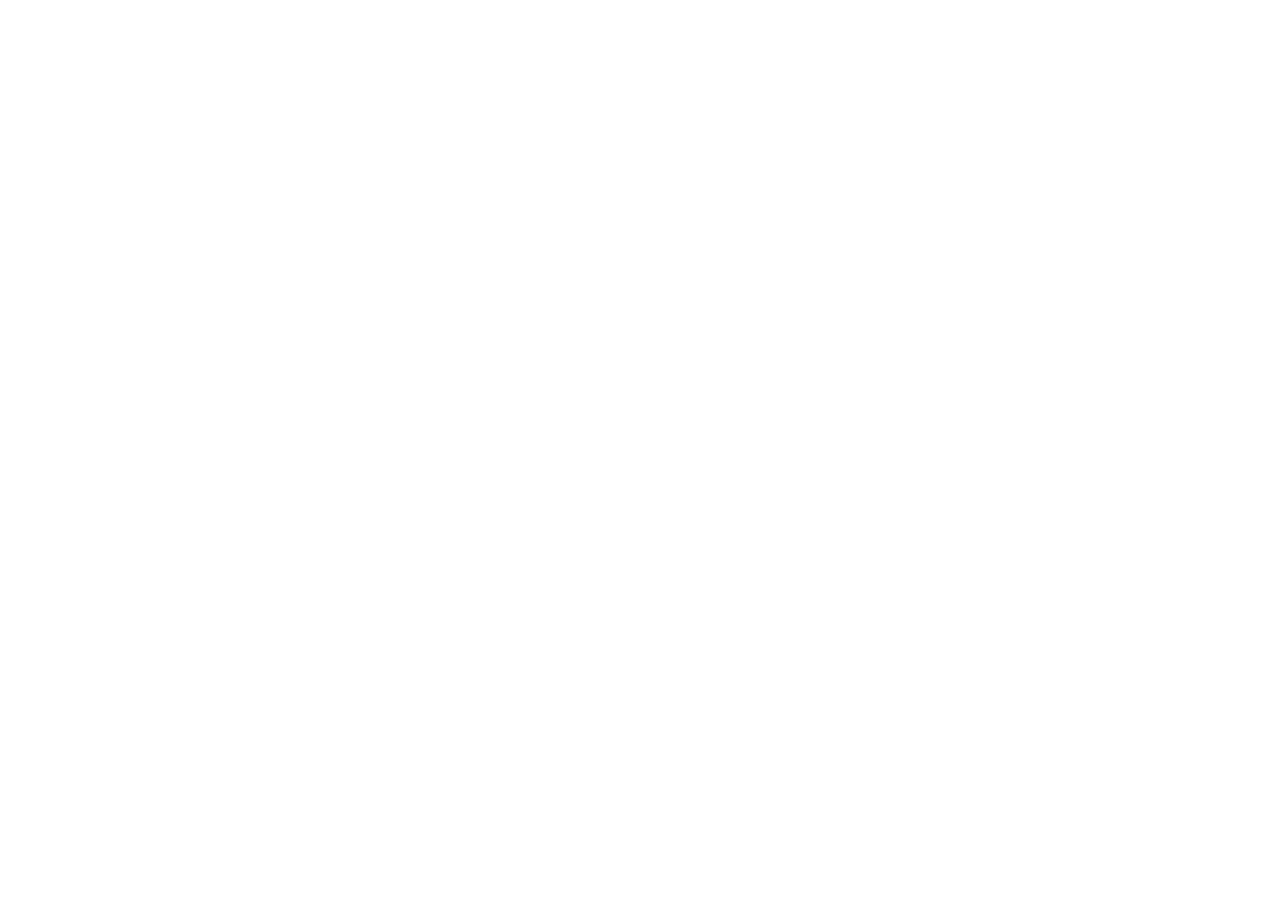
==== index.html @ 20badd78 "Подключение библиотек к проекту" ====
<!DOCTYPE html>
<html>
<head>
	<meta charset="utf-8" />
	<title>Заголовок</title>
	<meta http-equiv="X-UA-Compatible" content="IE=edge" />
	<meta name="viewport" content="width=device-width, initial-scale=1.0" />
	<!--<link rel="shortcut icon" href="favicon.png" />-->
	<link rel="stylesheet" href="libs/bootstrap/bootstrap-grid.min.css" />
	<link rel="stylesheet" href="libs/font-awesome/css/font-awesome.min.css" />
	<link rel="stylesheet" href="libs/linea/styles.css" />
	<link rel="stylesheet" href="libs/magnific-popup/magnific-popup.css" />
	<link rel="stylesheet" href="libs/animate/animate.min.css" />
	<link rel="stylesheet" href="css/fonts.css" />
	<link rel="stylesheet" href="css/main.css" />
	<link rel="stylesheet" href="css/skins/tomato.css" />
	<link rel="stylesheet" href="css/media.css" />
</head>
<body>
	
	<div class="hidden"></div>
	<!--[if lt IE 9]>
	<script src="libs/html5shiv/es5-shim.min.js"></script>
	<script src="libs/html5shiv/html5shiv.min.js"></script>
	<script src="libs/html5shiv/html5shiv-printshiv.min.js"></script>
	<script src="libs/respond/respond.min.js"></script>
	<![endif]-->

	<script src="libs/jquery/jquery-2.1.3.min.js"></script>
	<script src="libs/parallax/parallax.min.js"></script>
	<script src="libs/magnific-popup/jquery.magnific-popup.min.js"></script>
	<script src="libs/mixitup/mixitup.min.js"></script>
	<script src="libs/scroll2id/PageScroll2id.min.js"></script>
	<script src="libs/waypoints/waypoints.min.js"></script>
	<script src="libs/animate/animate-css.js"></script>
	<script src="js/common.js"></script>
	<!-- Yandex.Metrika counter --><!-- /Yandex.Metrika counter -->
	<!-- Google Analytics counter --><!-- /Google Analytics counter -->
</body>
</html>
---- libs/linea/styles.css ----
@charset "UTF-8";

@font-face {
  font-family: "linea-basic-10";
  src:url("linea-basic-10.eot");
  src:url("linea-basic-10.eot?#iefix") format("embedded-opentype"),
    url("linea-basic-10.woff") format("woff"),
    url("linea-basic-10.ttf") format("truetype"),
    url("linea-basic-10.svg#linea-basic-10") format("svg");
  font-weight: normal;
  font-style: normal;

}

[data-icon]:before {
  font-family: "linea-basic-10" !important;
  content: attr(data-icon);
  font-style: normal !important;
  font-weight: normal !important;
  font-variant: normal !important;
  text-transform: none !important;
  speak: none;
  line-height: 1;
  -webkit-font-smoothing: antialiased;
  -moz-osx-font-smoothing: grayscale;
}

[class^="icon-"]:before,
[class*=" icon-"]:before {
  font-family: "linea-basic-10" !important;
  font-style: normal !important;
  font-weight: normal !important;
  font-variant: normal !important;
  text-transform: none !important;
  speak: none;
  line-height: 1;
  -webkit-font-smoothing: antialiased;
  -moz-osx-font-smoothing: grayscale;
}

.icon-basic-accelerator:before {
  content: "a";
}
.icon-basic-alarm:before {
  content: "b";
}
.icon-basic-anchor:before {
  content: "c";
}
.icon-basic-anticlockwise:before {
  content: "d";
}
.icon-basic-archive:before {
  content: "e";
}
.icon-basic-archive-full:before {
  content: "f";
}
.icon-basic-ban:before {
  content: "g";
}
.icon-basic-battery-charge:before {
  content: "h";
}
.icon-basic-battery-empty:before {
  content: "i";
}
.icon-basic-battery-full:before {
  content: "j";
}
.icon-basic-battery-half:before {
  content: "k";
}
.icon-basic-bolt:before {
  content: "l";
}
.icon-basic-book:before {
  content: "m";
}
.icon-basic-book-pen:before {
  content: "n";
}
.icon-basic-book-pencil:before {
  content: "o";
}
.icon-basic-bookmark:before {
  content: "p";
}
.icon-basic-calculator:before {
  content: "q";
}
.icon-basic-calendar:before {
  content: "r";
}
.icon-basic-cards-diamonds:before {
  content: "s";
}
.icon-basic-cards-hearts:before {
  content: "t";
}
.icon-basic-case:before {
  content: "u";
}
.icon-basic-chronometer:before {
  content: "v";
}
.icon-basic-clessidre:before {
  content: "w";
}
.icon-basic-clock:before {
  content: "x";
}
.icon-basic-clockwise:before {
  content: "y";
}
.icon-basic-cloud:before {
  content: "z";
}
.icon-basic-clubs:before {
  content: "A";
}
.icon-basic-compass:before {
  content: "B";
}
.icon-basic-cup:before {
  content: "C";
}
.icon-basic-diamonds:before {
  content: "D";
}
.icon-basic-display:before {
  content: "E";
}
.icon-basic-download:before {
  content: "F";
}
.icon-basic-exclamation:before {
  content: "G";
}
.icon-basic-eye:before {
  content: "H";
}
.icon-basic-eye-closed:before {
  content: "I";
}
.icon-basic-female:before {
  content: "J";
}
.icon-basic-flag1:before {
  content: "K";
}
.icon-basic-flag2:before {
  content: "L";
}
.icon-basic-floppydisk:before {
  content: "M";
}
.icon-basic-folder:before {
  content: "N";
}
.icon-basic-folder-multiple:before {
  content: "O";
}
.icon-basic-gear:before {
  content: "P";
}
.icon-basic-geolocalize-01:before {
  content: "Q";
}
.icon-basic-geolocalize-05:before {
  content: "R";
}
.icon-basic-globe:before {
  content: "S";
}
.icon-basic-gunsight:before {
  content: "T";
}
.icon-basic-hammer:before {
  content: "U";
}
.icon-basic-headset:before {
  content: "V";
}
.icon-basic-heart:before {
  content: "W";
}
.icon-basic-heart-broken:before {
  content: "X";
}
.icon-basic-helm:before {
  content: "Y";
}
.icon-basic-home:before {
  content: "Z";
}
.icon-basic-info:before {
  content: "0";
}
.icon-basic-ipod:before {
  content: "1";
}
.icon-basic-joypad:before {
  content: "2";
}
.icon-basic-key:before {
  content: "3";
}
.icon-basic-keyboard:before {
  content: "4";
}
.icon-basic-laptop:before {
  content: "5";
}
.icon-basic-life-buoy:before {
  content: "6";
}
.icon-basic-lightbulb:before {
  content: "7";
}
.icon-basic-link:before {
  content: "8";
}
.icon-basic-lock:before {
  content: "9";
}
.icon-basic-lock-open:before {
  content: "!";
}
.icon-basic-magic-mouse:before {
  content: "\"";
}
.icon-basic-magnifier:before {
  content: "#";
}
.icon-basic-magnifier-minus:before {
  content: "$";
}
.icon-basic-magnifier-plus:before {
  content: "%";
}
.icon-basic-mail:before {
  content: "&";
}
.icon-basic-mail-multiple:before {
  content: "'";
}
.icon-basic-mail-open:before {
  content: "(";
}
.icon-basic-mail-open-text:before {
  content: ")";
}
.icon-basic-male:before {
  content: "*";
}
.icon-basic-map:before {
  content: "+";
}
.icon-basic-message:before {
  content: ",";
}
.icon-basic-message-multiple:before {
  content: "-";
}
.icon-basic-message-txt:before {
  content: ".";
}
.icon-basic-mixer2:before {
  content: "/";
}
.icon-basic-mouse:before {
  content: ":";
}
.icon-basic-notebook:before {
  content: ";";
}
.icon-basic-notebook-pen:before {
  content: "<";
}
.icon-basic-notebook-pencil:before {
  content: "=";
}
.icon-basic-paperplane:before {
  content: ">";
}
.icon-basic-pencil-ruler:before {
  content: "?";
}
.icon-basic-pencil-ruler-pen:before {
  content: "@";
}
.icon-basic-photo:before {
  content: "[";
}
.icon-basic-picture:before {
  content: "]";
}
.icon-basic-picture-multiple:before {
  content: "^";
}
.icon-basic-pin1:before {
  content: "_";
}
.icon-basic-pin2:before {
  content: "`";
}
.icon-basic-postcard:before {
  content: "{";
}
.icon-basic-postcard-multiple:before {
  content: "|";
}
.icon-basic-printer:before {
  content: "}";
}
.icon-basic-question:before {
  content: "~";
}
.icon-basic-rss:before {
  content: "\\";
}
.icon-basic-server:before {
  content: "\e000";
}
.icon-basic-server2:before {
  content: "\e001";
}
.icon-basic-server-cloud:before {
  content: "\e002";
}
.icon-basic-server-download:before {
  content: "\e003";
}
.icon-basic-server-upload:before {
  content: "\e004";
}
.icon-basic-settings:before {
  content: "\e005";
}
.icon-basic-share:before {
  content: "\e006";
}
.icon-basic-sheet:before {
  content: "\e007";
}
.icon-basic-sheet-multiple:before {
  content: "\e008";
}
.icon-basic-sheet-pen:before {
  content: "\e009";
}
.icon-basic-sheet-pencil:before {
  content: "\e00a";
}
.icon-basic-sheet-txt:before {
  content: "\e00b";
}
.icon-basic-signs:before {
  content: "\e00c";
}
.icon-basic-smartphone:before {
  content: "\e00d";
}
.icon-basic-spades:before {
  content: "\e00e";
}
.icon-basic-spread:before {
  content: "\e00f";
}
.icon-basic-spread-bookmark:before {
  content: "\e010";
}
.icon-basic-spread-text:before {
  content: "\e011";
}
.icon-basic-spread-text-bookmark:before {
  content: "\e012";
}
.icon-basic-star:before {
  content: "\e013";
}
.icon-basic-tablet:before {
  content: "\e014";
}
.icon-basic-target:before {
  content: "\e015";
}
.icon-basic-todo:before {
  content: "\e016";
}
.icon-basic-todo-pen:before {
  content: "\e017";
}
.icon-basic-todo-pencil:before {
  content: "\e018";
}
.icon-basic-todo-txt:before {
  content: "\e019";
}
.icon-basic-todolist-pen:before {
  content: "\e01a";
}
.icon-basic-todolist-pencil:before {
  content: "\e01b";
}
.icon-basic-trashcan:before {
  content: "\e01c";
}
.icon-basic-trashcan-full:before {
  content: "\e01d";
}
.icon-basic-trashcan-refresh:before {
  content: "\e01e";
}
.icon-basic-trashcan-remove:before {
  content: "\e01f";
}
.icon-basic-upload:before {
  content: "\e020";
}
.icon-basic-usb:before {
  content: "\e021";
}
.icon-basic-video:before {
  content: "\e022";
}
.icon-basic-watch:before {
  content: "\e023";
}
.icon-basic-webpage:before {
  content: "\e024";
}
.icon-basic-webpage-img-txt:before {
  content: "\e025";
}
.icon-basic-webpage-multiple:before {
  content: "\e026";
}
.icon-basic-webpage-txt:before {
  content: "\e027";
}
.icon-basic-world:before {
  content: "\e028";
}
---- css/fonts.css ----
@font-face {
  font-family: "Raleway";
  font-style: normal;
  font-weight: normal;
  src: url("../fonts/RalewayRegular/RalewayRegular.eot?#iefix") format("embedded-opentype"), url("../fonts/RalewayRegular/RalewayRegular.woff") format("woff"), url("../fonts/RalewayRegular/RalewayRegular.ttf") format("truetype"); }
@font-face {
  font-family: "Raleway";
  font-style: normal;
  font-weight: bold;
  src: url("../fonts/RalewayBold/RalewayBold.eot?#iefix") format("embedded-opentype"), url("../fonts/RalewayBold/RalewayBold.woff") format("woff"), url("../fonts/RalewayBold/RalewayBold.ttf") format("truetype"); }
@font-face {
  font-family: "Raleway";
  font-style: normal;
  font-weight: 300;
  src: url("../fonts/RalewayLight/RalewayLight.eot?#iefix") format("embedded-opentype"), url("../fonts/RalewayLight/RalewayLight.woff") format("woff"), url("../fonts/RalewayLight/RalewayLight.ttf") format("truetype"); }
@font-face {
  font-family: "Raleway";
  font-style: normal;
  font-weight: 600;
  src: url("../fonts/RalewaySemiBold/RalewaySemiBold.eot?#iefix") format("embedded-opentype"), url("../fonts/RalewaySemiBold/RalewaySemiBold.woff") format("woff"), url("../fonts/RalewaySemiBold/RalewaySemiBold.ttf") format("truetype"); }
---- css/main.css ----
body {
  font-family: "Raleway", sans-serif;
  font-weight: normal;
  font-size: 14px;
  min-width: 320px;
  position: relative;
  line-height: 1.42857;
  -webkit-font-smoothing: antialised; }

body input:focus:required:invalid,
body textarea:focus:required:invalid {
  color: red; }

body input:required:valid,
body textarea:required:valid {
  color: green; }

.hidden {
  display: none; }
---- css/skins/tomato.css ----
body {
  color: #222;
  letter-spacing: 1px; }

a {
  color: #FF6347; }

p {
  color: #888; }

.color_element {
  color: #FF6347; }

.color_bg {
  background-color: #FF6347; }

.color_border {
  border-color: #FF6347; }
---- css/media.css ----
/*==========  Desktop First Method  ==========*/

/* Large Devices, Wide Screens */
@media only screen and (max-width : 1200px) {

}

/* Medium Devices, Desktops */
@media only screen and (max-width : 992px) {

}

/* Small Devices, Tablets */
@media only screen and (max-width : 768px) {

}

/* Extra Small Devices, Phones */
@media only screen and (max-width : 480px) {

}

/* Custom, iPhone Retina */
@media only screen and (max-width : 320px) {

}


/*==========  Mobile First Method  ==========*/

/* Custom, iPhone Retina */
@media only screen and (min-width : 320px) {

}

/* Extra Small Devices, Phones */
@media only screen and (min-width : 480px) {

}

/* Small Devices, Tablets */
@media only screen and (min-width : 768px) {

}

/* Medium Devices, Desktops */
@media only screen and (min-width : 992px) {

}

 /* Large Devices, Wide Screens */
@media only screen and (min-width : 1200px) {

}
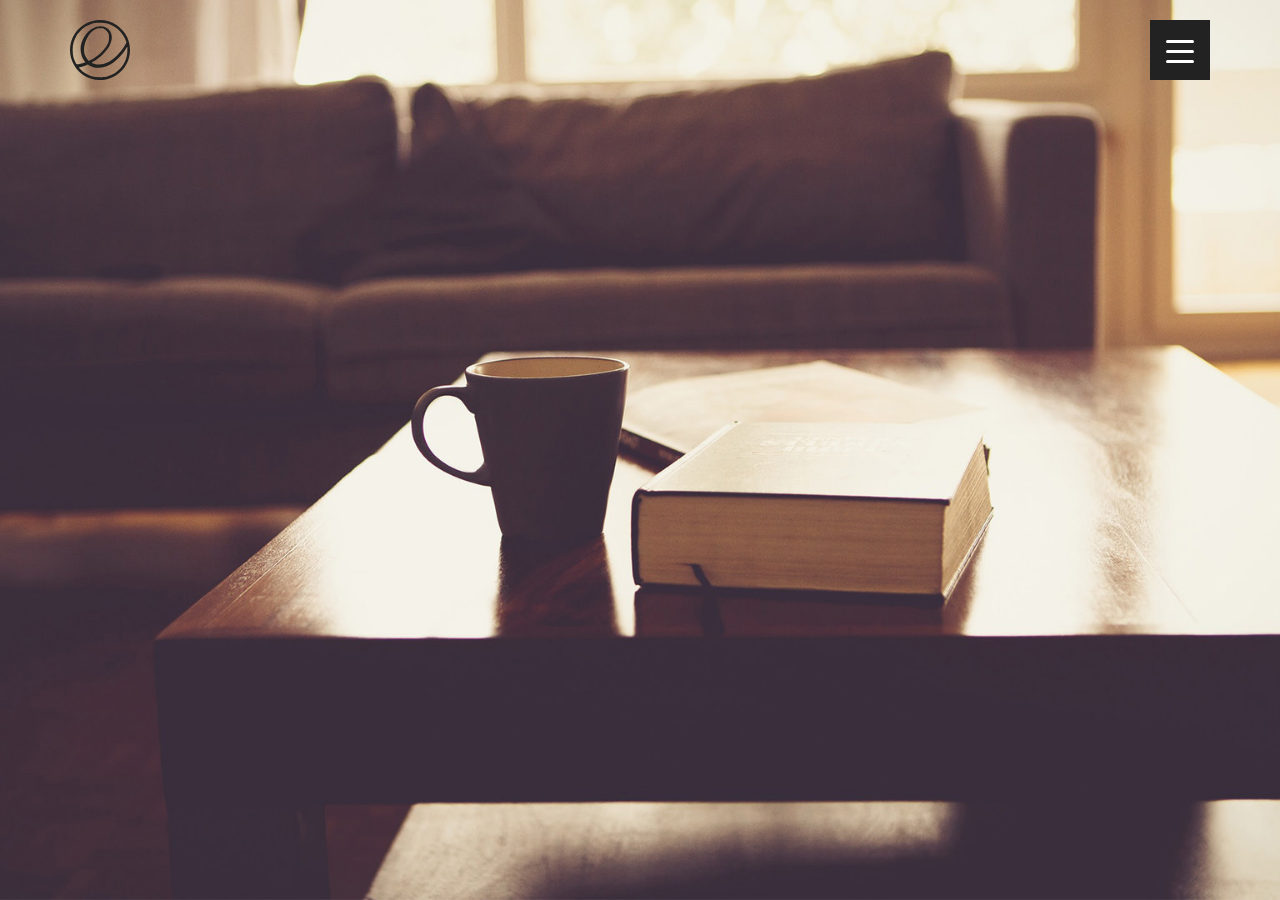
==== commit 2e03b2be: "Добавлена первая секция и меню" ====
--- a/index.html
+++ b/index.html
@@ -17,7 +17,44 @@
 	<link rel="stylesheet" href="css/media.css" />
 </head>
 <body>
-	
+
+	<div class="loader">
+		<div class="loaderInner"></div>
+	</div>
+
+	<header class="main-head main_color_bg" data-parallax="scroll" data-image-src="img/bg.jpg"data-z-index="1" data-position="top center">
+		<div class="container">
+			<div class="row">
+				<div class="col-md-12">
+					<div class="logo_container">
+						<svg id="svg2" version="1.1" viewBox="0 0 197.21155 197.21638" xmlns="http://www.w3.org/2000/svg">
+							<path d="m 85.639184,196.34986 c -8.98123,-1.10864 -26.37065,-6.72944 -34,-10.98986 C 5.3202742,159.49442 -12.920616,103.30115 9.6507445,56.009515 35.258674,2.3556684 103.14827,-16.573789 152.80625,16.093889 c 9.38469,6.173749 22.09904,18.888095 28.27279,28.272782 24.99997,38.002345 20.5737,88.354329 -10.7064,121.792849 -11.28666,12.06547 -24.35624,20.32658 -40.73346,25.74709 -15.42819,5.10639 -28.18874,6.39499 -43.999996,4.44325 z m 38.999996,-11.29283 c 15.41119,-5.00098 25.17271,-10.7626 36.3615,-21.46194 11.70973,-11.19749 18.92933,-22.87913 24.14107,-39.06134 2.17289,-6.7467 2.84123,-11.07839 3.2401,-21 0.69381,-17.257746 0.53639,-17.635282 -4.13864,-9.925231 -14.18515,23.394141 -35.33853,44.351601 -55.10403,54.593711 -13.43669,6.96263 -20.99782,8.83672 -35.499996,8.79897 -13.86683,-0.0361 -20.46689,-1.69669 -29.96055,-7.53821 l -4.95062,-3.04614 -9.55314,3.57807 c -5.25423,1.96794 -11.79922,4.09652 -14.54442,4.73019 -2.7452,0.63367 -4.99127,1.45101 -4.99127,1.81632 0,1.15794 13.31395,13.48867 18,16.67071 16.64977,11.30596 31.44785,15.43875 53.499996,14.94144 13.09158,-0.29524 16.08144,-0.68921 23.5,-3.09655 z m -15.06389,-40.11066 c 24.5486,-5.9367 53.58095,-31.17002 71.03294,-61.73794 l 5.10375,-8.939432 -1.67558,-5.117626 C 179.80634,56.231758 171.74636,43.74801 161.00068,33.472398 149.77427,22.737083 138.02714,15.903199 123.10324,11.425586 113.07832,8.4178144 91.918094,7.6951014 80.549574,9.9721954 c -9.02888,1.8084666 -20.57318,6.3638476 -29.72893,11.7310296 -7.32612,4.294636 -24.71735,21.68586 -29.01198,29.01198 -10.1557,17.324373 -13.6655198,31.384748 -12.9128295,51.728935 0.55535,15.01039 2.1565895,21.68909 8.4727695,35.3396 3.22555,6.97107 3.86775,7.75 6.38955,7.75 3.17959,0 17.452,-3.221 23.19236,-5.23405 l 3.81134,-1.33658 -3.16228,-3.96468 c -9.74195,-12.21388 -14.69959,-32.39019 -12.08115,-49.167051 4.49452,-28.797162 26.36933,-55.777779 51.44164,-63.448647 10.25576,-3.137749 22.140686,-2.373203 31.013976,1.9951 20.82199,10.250635 25.47632,36.131513 11.11579,61.810536 -9.52176,17.026522 -32.857026,39.632002 -52.200646,50.568142 -2.8875,1.63248 -5.25,3.31405 -5.25,3.73683 0,0.80005 5.95989,3.23154 12,4.89571 5.51806,1.52033 18.753026,1.29443 25.936106,-0.44268 z M 68.417704,131.63644 c 24.85553,-12.58662 49.568806,-37.101981 57.354776,-56.895433 1.80033,-4.576813 2.25706,-7.787016 2.30585,-16.207261 0.0532,-9.179719 -0.24448,-11.115491 -2.36739,-15.394909 -2.93145,-5.909281 -7.65775,-10.810081 -13.34832,-13.841145 -3.47734,-1.852196 -5.81707,-2.250871 -13.244467,-2.256775 -8.155809,-0.0065 -9.651259,0.303093 -15.592069,3.227744 -11.4838,5.653457 -20.43389,15.358172 -27.91171,30.265085 -10.8455,21.620318 -12.44987,42.106384 -4.58144,58.500004 2.86279,5.96452 9.76074,15.5 11.21269,15.5 0.24782,0 3.02526,-1.30379 6.17208,-2.89731 z" id="path3338"/>
+						</svg>
+					</div>
+					<button class="toggle-mnu">
+						<div class="sandwich">
+							<div class="sw-topper"></div>
+							<div class="sw-bottom"></div>
+							<div class="sw-footer"></div>
+						</div>
+					</button>
+					<div class="top_mnu">
+						<ul>
+							<li><a href="#">Обо мне</a></li>
+							<li><a href="#">Резюме</a></li>
+							<li><a href="#">Портфолио</a></li>
+							<li><a href="#">Контакты</a></li>
+						</ul>
+					</div>
+				</div>
+			</div>
+		</div>
+	</header>
+
+	<section>
+
+	</section>
+
 	<div class="hidden"></div>
 	<!--[if lt IE 9]>
 	<script src="libs/html5shiv/es5-shim.min.js"></script>
--- a/css/fonts.css
+++ b/css/fonts.css
@@ -1,20 +1,3 @@
-@font-face {
-  font-family: "Raleway";
-  font-style: normal;
-  font-weight: normal;
-  src: url("../fonts/RalewayRegular/RalewayRegular.eot?#iefix") format("embedded-opentype"), url("../fonts/RalewayRegular/RalewayRegular.woff") format("woff"), url("../fonts/RalewayRegular/RalewayRegular.ttf") format("truetype"); }
-@font-face {
-  font-family: "Raleway";
-  font-style: normal;
-  font-weight: bold;
-  src: url("../fonts/RalewayBold/RalewayBold.eot?#iefix") format("embedded-opentype"), url("../fonts/RalewayBold/RalewayBold.woff") format("woff"), url("../fonts/RalewayBold/RalewayBold.ttf") format("truetype"); }
-@font-face {
-  font-family: "Raleway";
-  font-style: normal;
-  font-weight: 300;
-  src: url("../fonts/RalewayLight/RalewayLight.eot?#iefix") format("embedded-opentype"), url("../fonts/RalewayLight/RalewayLight.woff") format("woff"), url("../fonts/RalewayLight/RalewayLight.ttf") format("truetype"); }
-@font-face {
-  font-family: "Raleway";
-  font-style: normal;
-  font-weight: 600;
-  src: url("../fonts/RalewaySemiBold/RalewaySemiBold.eot?#iefix") format("embedded-opentype"), url("../fonts/RalewaySemiBold/RalewaySemiBold.woff") format("woff"), url("../fonts/RalewaySemiBold/RalewaySemiBold.ttf") format("truetype"); }
+@font-face{font-family:"Raleway";font-style:normal;font-weight:normal;src:url("../fonts/RalewayRegular/RalewayRegular.eot?#iefix") format("embedded-opentype"),url("../fonts/RalewayRegular/RalewayRegular.woff") format("woff"),url("../fonts/RalewayRegular/RalewayRegular.ttf") format("truetype")}@font-face{font-family:"Raleway";font-style:normal;font-weight:bold;src:url("../fonts/RalewayBold/RalewayBold.eot?#iefix") format("embedded-opentype"),url("../fonts/RalewayBold/RalewayBold.woff") format("woff"),url("../fonts/RalewayBold/RalewayBold.ttf") format("truetype")}@font-face{font-family:"Raleway";font-style:normal;font-weight:300;src:url("../fonts/RalewayLight/RalewayLight.eot?#iefix") format("embedded-opentype"),url("../fonts/RalewayLight/RalewayLight.woff") format("woff"),url("../fonts/RalewayLight/RalewayLight.ttf") format("truetype")}@font-face{font-family:"Raleway";font-style:normal;font-weight:600;src:url("../fonts/RalewaySemiBold/RalewaySemiBold.eot?#iefix") format("embedded-opentype"),url("../fonts/RalewaySemiBold/RalewaySemiBold.woff") format("woff"),url("../fonts/RalewaySemiBold/RalewaySemiBold.ttf") format("truetype")}
+
+/*# sourceMappingURL=fonts.css.map */
--- a/css/main.css
+++ b/css/main.css
@@ -1,19 +1,3 @@
-body {
-  font-family: "Raleway", sans-serif;
-  font-weight: normal;
-  font-size: 14px;
-  min-width: 320px;
-  position: relative;
-  line-height: 1.42857;
-  -webkit-font-smoothing: antialised; }
+body{font-family:"Raleway",sans-serif;font-weight:normal;font-size:14px;min-width:320px;position:relative;line-height:1.42857;-webkit-font-smoothing:antialised}body input:focus:required:invalid,body textarea:focus:required:invalid{color:red}body input:required:valid,body textarea:required:valid{color:green}.hidden{display:none}section,.main-head{position:relative}.main-head{min-height:620px;padding-top:20px}.logo_container{float:left}.logo_container svg{width:60px;height:60px;position:relative;z-index:100}.toggle-mnu{width:60px;height:60px;float:right;position:relative;z-index:100;border:none}.sandwich{width:28px;height:28px;position:absolute;top:8px;bottom:0;left:0;right:0;margin:auto;z-index:200}.sw-topper{position:relative;top:0;width:28px;height:3px;background:#fff;border:none;border-radius:4px 4px 4px 4px;-webkit-transition:top .2s,-webkit-transform .5s;transition:top .2s,-webkit-transform .5s;transition:transform .5s,top .2s;transition:transform .5s,top .2s,-webkit-transform .5s;display:block}.sw-bottom{position:relative;width:28px;height:3px;top:6.6px;background:#fff;border:none;border-radius:4px 4px 4px 4px;-webkit-transition:top .2s,-webkit-transform .5s;transition:top .2s,-webkit-transform .5s;transition:transform .5s,top .2s;transition:transform .5s,top .2s,-webkit-transform .5s;-webkit-transition-delay:.2s,0s;transition-delay:.2s,0s}.sw-footer{position:relative;width:28px;height:3px;top:13.5px;background:#fff;border:none;border-radius:4px 4px 4px 4px;-webkit-transition:all .5s;transition:all .5s;-webkit-transition-delay:.1s;transition-delay:.1s}.sandwich.active .sw-topper{top:9px;-webkit-transform:rotate(-45deg);transform:rotate(-45deg)}.sandwich.active .sw-bottom{top:6px;-webkit-transform:rotate(45deg);transform:rotate(45deg)}.sandwich.active .sw-footer{opacity:0;top:0;-webkit-transform:rotate(180deg);transform:rotate(180deg)}.top_mnu{position:fixed;width:100%;height:100%;background-color:rgba(0,0,0,0.9);z-index:50;right:0;top:0;display:none}.top_mnu ul,.top_mnu li{list-style-type:none;padding:0;margin:0}.top_mnu ul{margin-top:180px;text-align:center}.top_mnu ul a{color:#fff;display:block;padding:20px 0;text-transform:uppercase;font-size:12px}
 
-body input:focus:required:invalid,
-body textarea:focus:required:invalid {
-  color: red; }
-
-body input:required:valid,
-body textarea:required:valid {
-  color: green; }
-
-.hidden {
-  display: none; }
+/*# sourceMappingURL=main.css.map */
--- a/css/skins/tomato.css
+++ b/css/skins/tomato.css
@@ -1,18 +1,3 @@
-body {
-  color: #222;
-  letter-spacing: 1px; }
+body{color:#222;letter-spacing:1px}a{color:tomato}p{color:#888}.color_element{color:tomato}.color_bg{background-color:tomato}.color_border{border-color:tomato}.main_color_bg{background-color:#222}.loader{background:none repeat scroll 0 0 transparent;bottom:0;height:100%;left:0;position:fixed;right:0;top:0;width:100%;z-index:9999}.loader .loaderInner{background-image:url("../../../img/loader.gif");background-repeat:no-repeat;background-position:center center;height:256px;width:256px;margin-top:-128px;margin-left:-128px;left:50%;top:50%;position:absolute}svg path{fill:#222}.toggle-mnu{background-color:#222}.top_mnu a:hover{color:tomato;background-color:rgba(255,255,255,0.05)}.top_mnu a{letter-spacing:4px}
 
-a {
-  color: #FF6347; }
-
-p {
-  color: #888; }
-
-.color_element {
-  color: #FF6347; }
-
-.color_bg {
-  background-color: #FF6347; }
-
-.color_border {
-  border-color: #FF6347; }
+/*# sourceMappingURL=tomato.css.map */
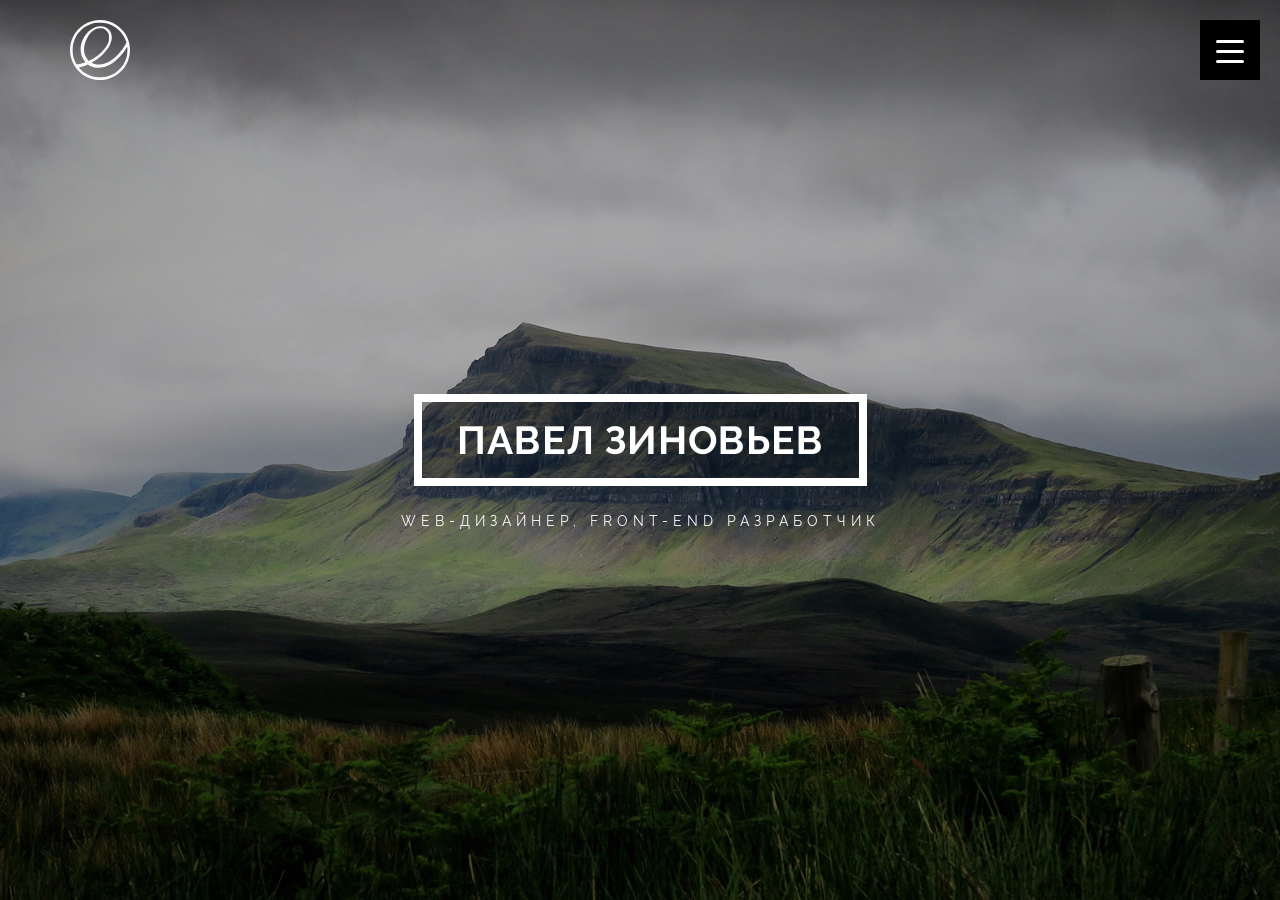
==== commit dc7ba0d1: "Доработка первой секции" ====
--- a/index.html
+++ b/index.html
@@ -32,11 +32,11 @@
 						</svg>
 					</div>
 					<button class="toggle-mnu">
-						<div class="sandwich">
-							<div class="sw-topper"></div>
-							<div class="sw-bottom"></div>
-							<div class="sw-footer"></div>
-						</div>
+						<span class="sandwich">
+							<span class="sw-topper"></span>
+							<span class="sw-bottom"></span>
+							<span class="sw-footer"></span>
+						</span>
 					</button>
 					<div class="top_mnu">
 						<ul>
@@ -45,6 +45,16 @@
 							<li><a href="#">Портфолио</a></li>
 							<li><a href="#">Контакты</a></li>
 						</ul>
+					</div>
+				</div>
+			</div>
+		</div>
+		<div class="top_wrapper">
+			<div class="top_descr">
+				<div class="top_centered">
+					<div class="top_text">
+						<h1>Павел Зиновьев</h1>
+						<p>Web-дизайнер, Front-End разработчик</p>
 					</div>
 				</div>
 			</div>
--- a/css/fonts.css
+++ b/css/fonts.css
@@ -1,3 +1,3 @@
-@font-face{font-family:"Raleway";font-style:normal;font-weight:normal;src:url("../fonts/RalewayRegular/RalewayRegular.eot?#iefix") format("embedded-opentype"),url("../fonts/RalewayRegular/RalewayRegular.woff") format("woff"),url("../fonts/RalewayRegular/RalewayRegular.ttf") format("truetype")}@font-face{font-family:"Raleway";font-style:normal;font-weight:bold;src:url("../fonts/RalewayBold/RalewayBold.eot?#iefix") format("embedded-opentype"),url("../fonts/RalewayBold/RalewayBold.woff") format("woff"),url("../fonts/RalewayBold/RalewayBold.ttf") format("truetype")}@font-face{font-family:"Raleway";font-style:normal;font-weight:300;src:url("../fonts/RalewayLight/RalewayLight.eot?#iefix") format("embedded-opentype"),url("../fonts/RalewayLight/RalewayLight.woff") format("woff"),url("../fonts/RalewayLight/RalewayLight.ttf") format("truetype")}@font-face{font-family:"Raleway";font-style:normal;font-weight:600;src:url("../fonts/RalewaySemiBold/RalewaySemiBold.eot?#iefix") format("embedded-opentype"),url("../fonts/RalewaySemiBold/RalewaySemiBold.woff") format("woff"),url("../fonts/RalewaySemiBold/RalewaySemiBold.ttf") format("truetype")}
+@font-face{font-family:"Raleway";font-style:normal;font-weight:normal;src:url("../fonts/RalewayRegular/RalewayRegular.eot?#iefix") format("embedded-opentype"),url("../fonts/RalewayRegular/RalewayRegular.woff") format("woff"),url("../fonts/RalewayRegular/RalewayRegular.ttf") format("truetype")}@font-face{font-family:"Raleway";font-style:normal;font-weight:700;src:url("../fonts/RalewayBold/RalewayBold.eot?#iefix") format("embedded-opentype"),url("../fonts/RalewayBold/RalewayBold.woff") format("woff"),url("../fonts/RalewayBold/RalewayBold.ttf") format("truetype")}@font-face{font-family:"Raleway";font-style:normal;font-weight:300;src:url("../fonts/RalewayLight/RalewayLight.eot?#iefix") format("embedded-opentype"),url("../fonts/RalewayLight/RalewayLight.woff") format("woff"),url("../fonts/RalewayLight/RalewayLight.ttf") format("truetype")}@font-face{font-family:"Raleway";font-style:normal;font-weight:600;src:url("../fonts/RalewaySemiBold/RalewaySemiBold.eot?#iefix") format("embedded-opentype"),url("../fonts/RalewaySemiBold/RalewaySemiBold.woff") format("woff"),url("../fonts/RalewaySemiBold/RalewaySemiBold.ttf") format("truetype")}
 
 /*# sourceMappingURL=fonts.css.map */
--- a/css/main.css
+++ b/css/main.css
@@ -1,3 +1,3 @@
-body{font-family:"Raleway",sans-serif;font-weight:normal;font-size:14px;min-width:320px;position:relative;line-height:1.42857;-webkit-font-smoothing:antialised}body input:focus:required:invalid,body textarea:focus:required:invalid{color:red}body input:required:valid,body textarea:required:valid{color:green}.hidden{display:none}section,.main-head{position:relative}.main-head{min-height:620px;padding-top:20px}.logo_container{float:left}.logo_container svg{width:60px;height:60px;position:relative;z-index:100}.toggle-mnu{width:60px;height:60px;float:right;position:relative;z-index:100;border:none}.sandwich{width:28px;height:28px;position:absolute;top:8px;bottom:0;left:0;right:0;margin:auto;z-index:200}.sw-topper{position:relative;top:0;width:28px;height:3px;background:#fff;border:none;border-radius:4px 4px 4px 4px;-webkit-transition:top .2s,-webkit-transform .5s;transition:top .2s,-webkit-transform .5s;transition:transform .5s,top .2s;transition:transform .5s,top .2s,-webkit-transform .5s;display:block}.sw-bottom{position:relative;width:28px;height:3px;top:6.6px;background:#fff;border:none;border-radius:4px 4px 4px 4px;-webkit-transition:top .2s,-webkit-transform .5s;transition:top .2s,-webkit-transform .5s;transition:transform .5s,top .2s;transition:transform .5s,top .2s,-webkit-transform .5s;-webkit-transition-delay:.2s,0s;transition-delay:.2s,0s}.sw-footer{position:relative;width:28px;height:3px;top:13.5px;background:#fff;border:none;border-radius:4px 4px 4px 4px;-webkit-transition:all .5s;transition:all .5s;-webkit-transition-delay:.1s;transition-delay:.1s}.sandwich.active .sw-topper{top:9px;-webkit-transform:rotate(-45deg);transform:rotate(-45deg)}.sandwich.active .sw-bottom{top:6px;-webkit-transform:rotate(45deg);transform:rotate(45deg)}.sandwich.active .sw-footer{opacity:0;top:0;-webkit-transform:rotate(180deg);transform:rotate(180deg)}.top_mnu{position:fixed;width:100%;height:100%;background-color:rgba(0,0,0,0.9);z-index:50;right:0;top:0;display:none}.top_mnu ul,.top_mnu li{list-style-type:none;padding:0;margin:0}.top_mnu ul{margin-top:180px;text-align:center}.top_mnu ul a{color:#fff;display:block;padding:20px 0;text-transform:uppercase;font-size:12px}
+body{font-family:"Raleway",sans-serif;font-weight:normal;font-size:14px;min-width:320px;position:relative;line-height:1.42857;-webkit-font-smoothing:antialised}body input:focus:required:invalid,body textarea:focus:required:invalid{color:red}body input:required:valid,body textarea:required:valid{color:green}.hidden{display:none}section,.main-head{position:relative}.main-head{min-height:620px;padding-top:20px}.logo_container{float:left}.logo_container svg{width:60px;height:60px;position:relative;z-index:100}.toggle-mnu{background-color:#000;width:60px;height:60px;float:right;position:fixed;z-index:100;border:none;right:20px;top:20px}.toggle-mnu span{display:block}.sandwich{width:28px;height:28px;position:absolute;top:8px;bottom:0;left:0;right:0;margin:auto;z-index:200}.sw-topper{position:relative;top:0;width:28px;height:3px;background:#fff;border:none;border-radius:4px 4px 4px 4px;-webkit-transition:top .2s,-webkit-transform .5s;transition:top .2s,-webkit-transform .5s;transition:transform .5s,top .2s;transition:transform .5s,top .2s,-webkit-transform .5s;display:block}.sw-bottom{position:relative;width:28px;height:3px;top:6.6px;background:#fff;border:none;border-radius:4px 4px 4px 4px;-webkit-transition:top .2s,-webkit-transform .5s;transition:top .2s,-webkit-transform .5s;transition:transform .5s,top .2s;transition:transform .5s,top .2s,-webkit-transform .5s;-webkit-transition-delay:.2s,0s;transition-delay:.2s,0s}.sw-footer{position:relative;width:28px;height:3px;top:13.5px;background:#fff;border:none;border-radius:4px 4px 4px 4px;-webkit-transition:all .5s;transition:all .5s;-webkit-transition-delay:.1s;transition-delay:.1s}.sandwich.active .sw-topper{top:9px;-webkit-transform:rotate(-45deg);transform:rotate(-45deg)}.sandwich.active .sw-bottom{top:6px;-webkit-transform:rotate(45deg);transform:rotate(45deg)}.sandwich.active .sw-footer{opacity:0;top:0;-webkit-transform:rotate(180deg);transform:rotate(180deg)}.top_mnu{position:fixed;width:100%;height:100%;background-color:rgba(0,0,0,0.75);z-index:50;right:0;top:0;display:none}.top_mnu ul,.top_mnu li{list-style-type:none;padding:0;margin:0}.top_mnu ul{margin-top:180px;text-align:center}.top_mnu ul a{color:#fff;display:block;padding:20px 0;text-transform:uppercase;font-size:12px;-webkit-transition:all .5s ease;transition:all .5s ease}.top_wrapper{display:table;width:100%;height:100%;position:absolute;top:0;left:0;z-index:10}.top_wrapper .top_descr{display:table-row}.top_wrapper .top_descr .top_centered{display:table-cell;text-align:center;vertical-align:middle}.top_wrapper .top_text{display:inline-block}.top_wrapper .top_text h1{display:inline-block;padding:10px 35px;color:#fff;border:8px solid #fff;text-transform:uppercase;font-weight:bold;font-size:2.8em;background-color:rgba(0,0,0,0.4);-webkit-box-shadow:rgba(0,0,0,0.3) 0 0 0 1000px;box-shadow:rgba(0,0,0,0.3) 0 0 0 1000px;margin-left:20px;margin-right:20px}.top_wrapper .top_text p{margin:0;text-transform:uppercase}.h_opacify{opacity:.3;-webkit-transition:all .2s ease;transition:all .2s ease}
 
 /*# sourceMappingURL=main.css.map */
--- a/css/skins/tomato.css
+++ b/css/skins/tomato.css
@@ -1,3 +1,3 @@
-body{color:#222;letter-spacing:1px}a{color:tomato}p{color:#888}.color_element{color:tomato}.color_bg{background-color:tomato}.color_border{border-color:tomato}.main_color_bg{background-color:#222}.loader{background:none repeat scroll 0 0 transparent;bottom:0;height:100%;left:0;position:fixed;right:0;top:0;width:100%;z-index:9999}.loader .loaderInner{background-image:url("../../../img/loader.gif");background-repeat:no-repeat;background-position:center center;height:256px;width:256px;margin-top:-128px;margin-left:-128px;left:50%;top:50%;position:absolute}svg path{fill:#222}.toggle-mnu{background-color:#222}.top_mnu a:hover{color:tomato;background-color:rgba(255,255,255,0.05)}.top_mnu a{letter-spacing:4px}
+body{color:#222;letter-spacing:1px}a{color:tomato}p{color:#888}.color_element{color:tomato}.color_bg{background-color:tomato}.color_border{border-color:tomato}.main_color_bg{background-color:#222}.loader{background:none repeat scroll 0 0 transparent;bottom:0;height:100%;left:0;position:fixed;right:0;top:0;width:100%;z-index:9999}.loader .loaderInner{background-image:url("../../../img/loader.gif");background-repeat:no-repeat;background-position:center center;height:256px;width:256px;margin-top:-128px;margin-left:-128px;left:50%;top:50%;position:absolute}svg path{fill:#FAFAFA}.top_mnu a:hover{color:tomato;background-color:rgba(255,255,255,0.05)}.top_mnu a{letter-spacing:4px}.top_text p{color:#FAFAFA;letter-spacing:5px}
 
 /*# sourceMappingURL=tomato.css.map */
--- a/css/media.css
+++ b/css/media.css
@@ -17,7 +17,11 @@
 
 /* Extra Small Devices, Phones */
 @media only screen and (max-width : 480px) {
-
+	.top_wrapper .top_text h1 {
+		font-size: 2em;
+		padding-left: 10px;
+		padding-right: 10px;
+	}
 }
 
 /* Custom, iPhone Retina */
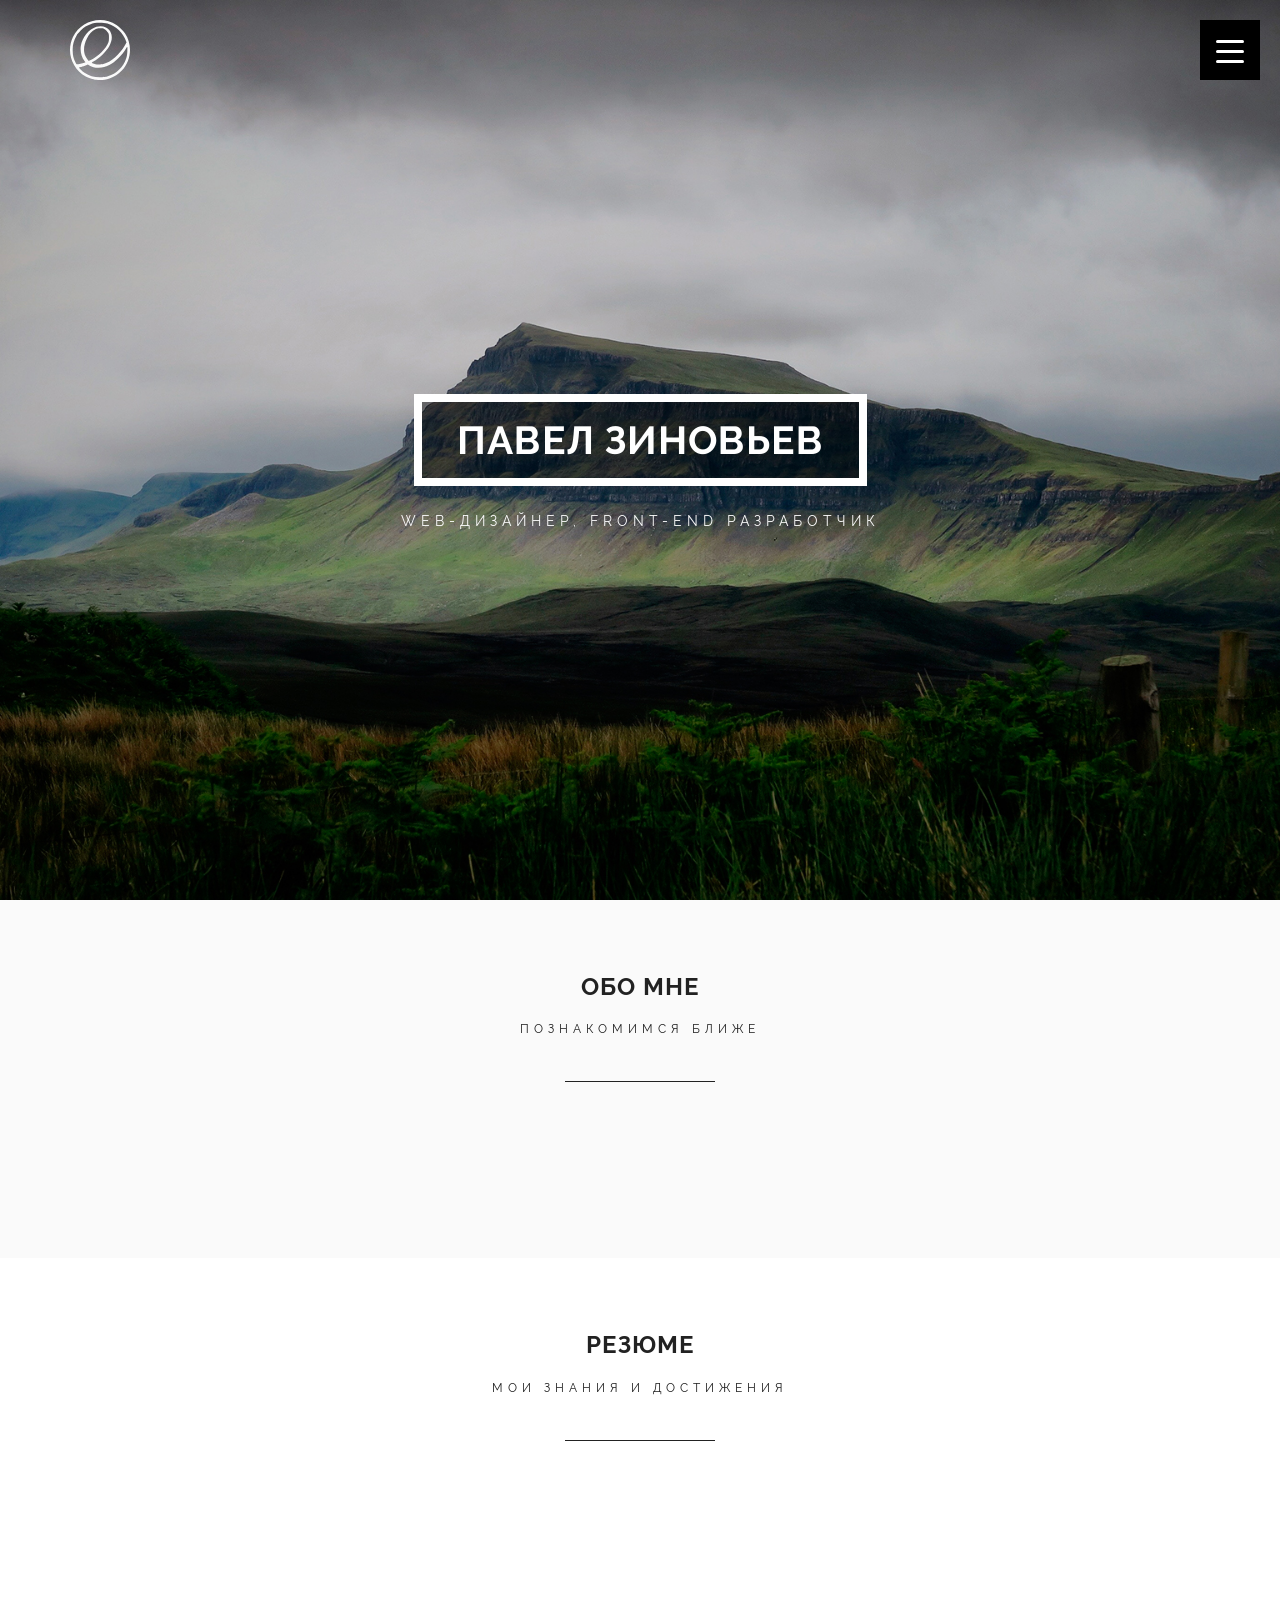
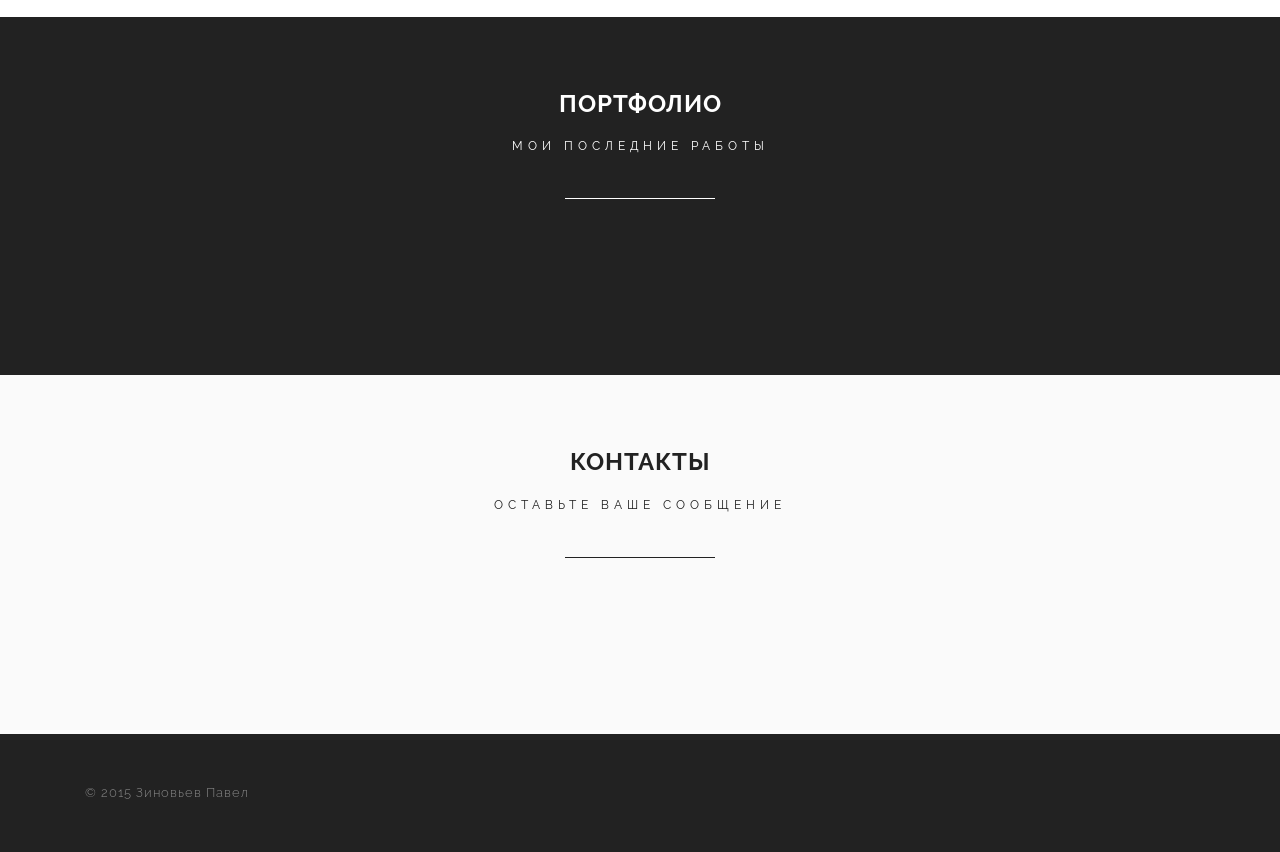
==== commit 2a242a59: "Добавлена разметка секций и анимация header" ====
--- a/index.html
+++ b/index.html
@@ -61,9 +61,77 @@
 		</div>
 	</header>
 
-	<section>
+	<section id="about" class="s_about bg_light">
+		<div class="section_header">
+			<h2>Обо мне</h2>
+			<div class="s_descr_wrap">
+				<div class="s_descr">Познакомимся ближе</div>
+			</div>
+		</div>
+		<div class="section_content">
+			<div class="container">
+				<div class="row">
 
+				</div>
+			</div>
+		</div>
 	</section>
+
+	<section id="resume" class="s_resume">
+		<div class="section_header">
+			<h2>Резюме</h2>
+			<div class="s_descr_wrap">
+				<div class="s_descr">Мои знания и достижения</div>
+			</div>
+		</div>
+		<div class="section_content">
+			<div class="container">
+				<div class="row">
+
+				</div>
+			</div>
+		</div>
+	</section>
+
+	<section id="portfolio" class="s_portfolio bg_dark">
+		<div class="section_header">
+			<h2>Портфолио</h2>
+			<div class="s_descr_wrap">
+				<div class="s_descr">Мои последние работы</div>
+			</div>
+		</div>
+		<div class="section_content">
+			<div class="container">
+				<div class="row">
+
+				</div>
+			</div>
+		</div>
+	</section>
+
+	<section id="contacts" class="s_contacts bg_light">
+		<div class="section_header">
+			<h2>Контакты</h2>
+			<div class="s_descr_wrap">
+				<div class="s_descr">Оставьте ваше сообщение</div>
+			</div>
+		</div>
+		<div class="section_content">
+			<div class="container">
+				<div class="row">
+
+				</div>
+			</div>
+		</div>
+	</section>
+
+	<footer class="main_footer bg_dark">
+		<div class="container">
+			<div class="col-md-12">
+				&copy; 2015 Зиновьев Павел
+			</div>
+		</div>
+	</footer>
 
 	<div class="hidden"></div>
 	<!--[if lt IE 9]>
--- a/css/main.css
+++ b/css/main.css
@@ -1,3 +1,3 @@
-body{font-family:"Raleway",sans-serif;font-weight:normal;font-size:14px;min-width:320px;position:relative;line-height:1.42857;-webkit-font-smoothing:antialised}body input:focus:required:invalid,body textarea:focus:required:invalid{color:red}body input:required:valid,body textarea:required:valid{color:green}.hidden{display:none}section,.main-head{position:relative}.main-head{min-height:620px;padding-top:20px}.logo_container{float:left}.logo_container svg{width:60px;height:60px;position:relative;z-index:100}.toggle-mnu{background-color:#000;width:60px;height:60px;float:right;position:fixed;z-index:100;border:none;right:20px;top:20px}.toggle-mnu span{display:block}.sandwich{width:28px;height:28px;position:absolute;top:8px;bottom:0;left:0;right:0;margin:auto;z-index:200}.sw-topper{position:relative;top:0;width:28px;height:3px;background:#fff;border:none;border-radius:4px 4px 4px 4px;-webkit-transition:top .2s,-webkit-transform .5s;transition:top .2s,-webkit-transform .5s;transition:transform .5s,top .2s;transition:transform .5s,top .2s,-webkit-transform .5s;display:block}.sw-bottom{position:relative;width:28px;height:3px;top:6.6px;background:#fff;border:none;border-radius:4px 4px 4px 4px;-webkit-transition:top .2s,-webkit-transform .5s;transition:top .2s,-webkit-transform .5s;transition:transform .5s,top .2s;transition:transform .5s,top .2s,-webkit-transform .5s;-webkit-transition-delay:.2s,0s;transition-delay:.2s,0s}.sw-footer{position:relative;width:28px;height:3px;top:13.5px;background:#fff;border:none;border-radius:4px 4px 4px 4px;-webkit-transition:all .5s;transition:all .5s;-webkit-transition-delay:.1s;transition-delay:.1s}.sandwich.active .sw-topper{top:9px;-webkit-transform:rotate(-45deg);transform:rotate(-45deg)}.sandwich.active .sw-bottom{top:6px;-webkit-transform:rotate(45deg);transform:rotate(45deg)}.sandwich.active .sw-footer{opacity:0;top:0;-webkit-transform:rotate(180deg);transform:rotate(180deg)}.top_mnu{position:fixed;width:100%;height:100%;background-color:rgba(0,0,0,0.75);z-index:50;right:0;top:0;display:none}.top_mnu ul,.top_mnu li{list-style-type:none;padding:0;margin:0}.top_mnu ul{margin-top:180px;text-align:center}.top_mnu ul a{color:#fff;display:block;padding:20px 0;text-transform:uppercase;font-size:12px;-webkit-transition:all .5s ease;transition:all .5s ease}.top_wrapper{display:table;width:100%;height:100%;position:absolute;top:0;left:0;z-index:10}.top_wrapper .top_descr{display:table-row}.top_wrapper .top_descr .top_centered{display:table-cell;text-align:center;vertical-align:middle}.top_wrapper .top_text{display:inline-block}.top_wrapper .top_text h1{display:inline-block;padding:10px 35px;color:#fff;border:8px solid #fff;text-transform:uppercase;font-weight:bold;font-size:2.8em;background-color:rgba(0,0,0,0.4);-webkit-box-shadow:rgba(0,0,0,0.3) 0 0 0 1000px;box-shadow:rgba(0,0,0,0.3) 0 0 0 1000px;margin-left:20px;margin-right:20px}.top_wrapper .top_text p{margin:0;text-transform:uppercase}.h_opacify{opacity:.3;-webkit-transition:all .2s ease;transition:all .2s ease}
+body{font-family:"Raleway",sans-serif;font-weight:normal;font-size:14px;min-width:320px;position:relative;line-height:1.42857;-webkit-font-smoothing:antialised}body input:focus:required:invalid,body textarea:focus:required:invalid{color:red}body input:required:valid,body textarea:required:valid{color:green}.hidden{display:none}section,.main-head{position:relative}.main-head{min-height:620px;padding-top:20px}.logo_container{float:left}.logo_container svg{width:60px;height:60px;position:relative;z-index:100}.toggle-mnu{background-color:#000;width:60px;height:60px;float:right;position:fixed;z-index:100;border:none;right:20px;top:20px}.toggle-mnu span{display:block}.sandwich{width:28px;height:28px;position:absolute;top:8px;bottom:0;left:0;right:0;margin:auto;z-index:200}.sw-topper{position:relative;top:0;width:28px;height:3px;background:#fff;border:none;border-radius:4px 4px 4px 4px;-webkit-transition:top .2s,-webkit-transform .5s;transition:top .2s,-webkit-transform .5s;transition:transform .5s,top .2s;transition:transform .5s,top .2s,-webkit-transform .5s;display:block}.sw-bottom{position:relative;width:28px;height:3px;top:6.6px;background:#fff;border:none;border-radius:4px 4px 4px 4px;-webkit-transition:top .2s,-webkit-transform .5s;transition:top .2s,-webkit-transform .5s;transition:transform .5s,top .2s;transition:transform .5s,top .2s,-webkit-transform .5s;-webkit-transition-delay:.2s,0s;transition-delay:.2s,0s}.sw-footer{position:relative;width:28px;height:3px;top:13.5px;background:#fff;border:none;border-radius:4px 4px 4px 4px;-webkit-transition:all .5s;transition:all .5s;-webkit-transition-delay:.1s;transition-delay:.1s}.sandwich.active .sw-topper{top:9px;-webkit-transform:rotate(-45deg);transform:rotate(-45deg)}.sandwich.active .sw-bottom{top:6px;-webkit-transform:rotate(45deg);transform:rotate(45deg)}.sandwich.active .sw-footer{opacity:0;top:0;-webkit-transform:rotate(180deg);transform:rotate(180deg)}.top_mnu{position:fixed;width:100%;height:100%;background-color:rgba(0,0,0,0.75);z-index:50;right:0;top:0;display:none}.top_mnu ul,.top_mnu li{list-style-type:none;padding:0;margin:0}.top_mnu ul{margin-top:180px;text-align:center}.top_mnu ul li:nth-child(1) a{-webkit-animation-duration:.5s;animation-duration:.5s}.top_mnu ul li:nth-child(2) a{-webkit-animation-duration:1s;animation-duration:1s}.top_mnu ul li:nth-child(3) a{-webkit-animation-duration:1.5s;animation-duration:1.5s}.top_mnu ul li:nth-child(4) a{-webkit-animation-duration:2s;animation-duration:2s}.top_mnu ul a{color:#fff;display:block;padding:20px 0;text-transform:uppercase;font-size:12px;-webkit-transition:all .5s ease;transition:all .5s ease}.top_wrapper{display:table;width:100%;height:100%;position:absolute;top:0;left:0;z-index:10}.top_wrapper .top_descr{display:table-row}.top_wrapper .top_descr .top_centered{display:table-cell;text-align:center;vertical-align:middle}.top_wrapper .top_text{display:inline-block}.top_wrapper .top_text h1{display:inline-block;padding:10px 35px;color:#fff;border:8px solid #fff;text-transform:uppercase;font-weight:bold;font-size:2.8em;background-color:rgba(0,0,0,0.4);margin-left:20px;margin-right:20px;-webkit-animation-delay:.5s;animation-delay:.5s}.top_wrapper .top_text p{margin:0;text-transform:uppercase;-webkit-animation-delay:1s;animation-delay:1s}.h_opacify{opacity:.3;-webkit-transition:all .2s ease;transition:all .2s ease}section{padding:70px 0 90px}section h2{text-align:center;font-size:24px;text-transform:uppercase;margin:0 0 15px}.s_descr_wrap{text-align:center}.s_descr_wrap .s_descr{display:inline-block;text-transform:uppercase;font-size:12px;position:relative;margin-bottom:130px}.s_descr_wrap .s_descr::after{content:"";width:150px;height:1px;position:absolute;left:50%;margin-left:-75px;margin-top:60px}.main_footer{padding:50px 0;font-size:13px;font-weight:300}
 
 /*# sourceMappingURL=main.css.map */
--- a/css/skins/tomato.css
+++ b/css/skins/tomato.css
@@ -1,3 +1,3 @@
-body{color:#222;letter-spacing:1px}a{color:tomato}p{color:#888}.color_element{color:tomato}.color_bg{background-color:tomato}.color_border{border-color:tomato}.main_color_bg{background-color:#222}.loader{background:none repeat scroll 0 0 transparent;bottom:0;height:100%;left:0;position:fixed;right:0;top:0;width:100%;z-index:9999}.loader .loaderInner{background-image:url("../../../img/loader.gif");background-repeat:no-repeat;background-position:center center;height:256px;width:256px;margin-top:-128px;margin-left:-128px;left:50%;top:50%;position:absolute}svg path{fill:#FAFAFA}.top_mnu a:hover{color:tomato;background-color:rgba(255,255,255,0.05)}.top_mnu a{letter-spacing:4px}.top_text p{color:#FAFAFA;letter-spacing:5px}
+body{color:#222;letter-spacing:1px}a{color:tomato}p,body .main_footer{color:#888}.color_element{color:tomato}.color_bg{background-color:tomato}.color_border{border-color:tomato}.bg_light{background-color:#FAFAFA}.bg_dark{background-color:#222;color:#fff}.bg_dark .s_descr::after{background-color:#fff}.bg_dark a{color:#fff}.loader{background:none repeat scroll 0 0 transparent;bottom:0;height:100%;left:0;position:fixed;right:0;top:0;width:100%;z-index:9999}.loader .loaderInner{background-image:url("../../img/loader.gif");background-repeat:no-repeat;background-position:center center;height:256px;width:256px;margin-top:-128px;margin-left:-128px;left:50%;top:50%;position:absolute}svg path{fill:#FAFAFA}.top_mnu a:hover{color:tomato;background-color:rgba(255,255,255,0.05)}.top_mnu a{letter-spacing:4px}.top_text p{color:#FAFAFA;letter-spacing:5px}.s_descr{letter-spacing:5px}.s_descr::after{background-color:#222}
 
 /*# sourceMappingURL=tomato.css.map */
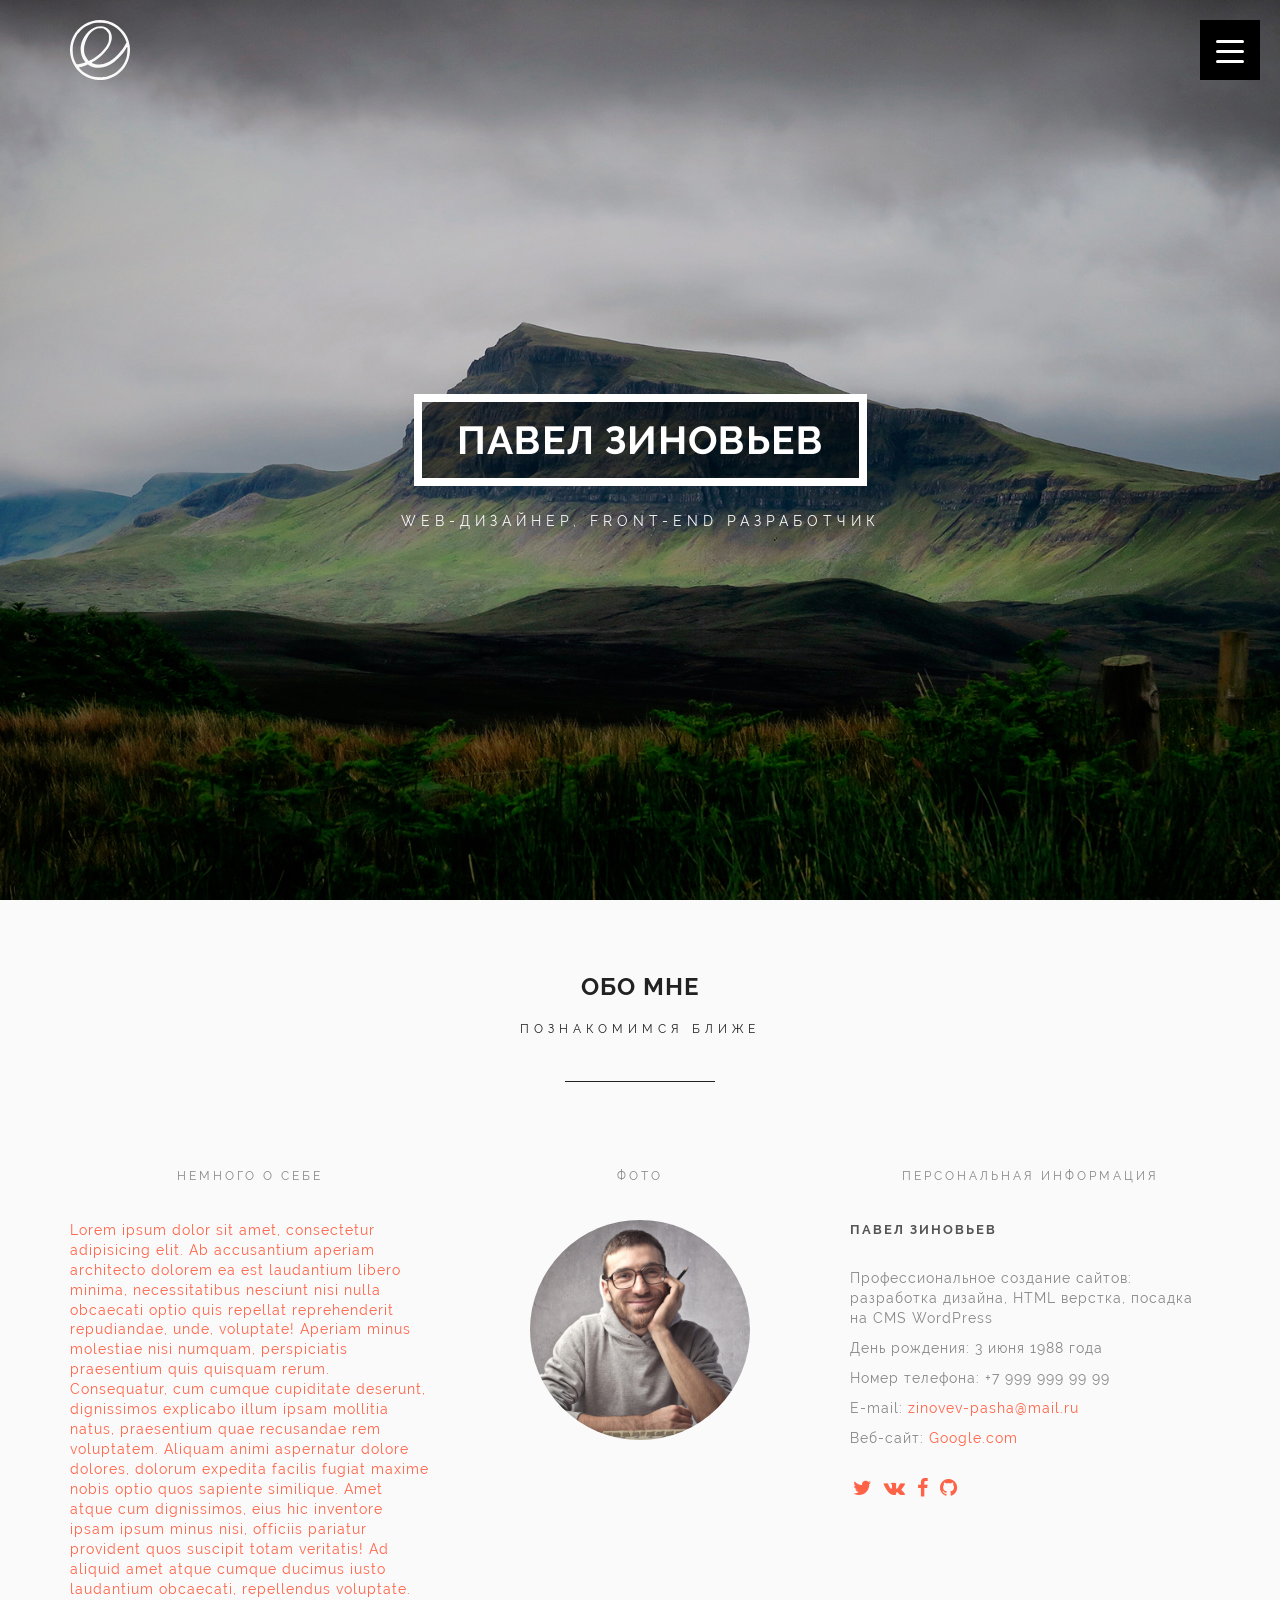
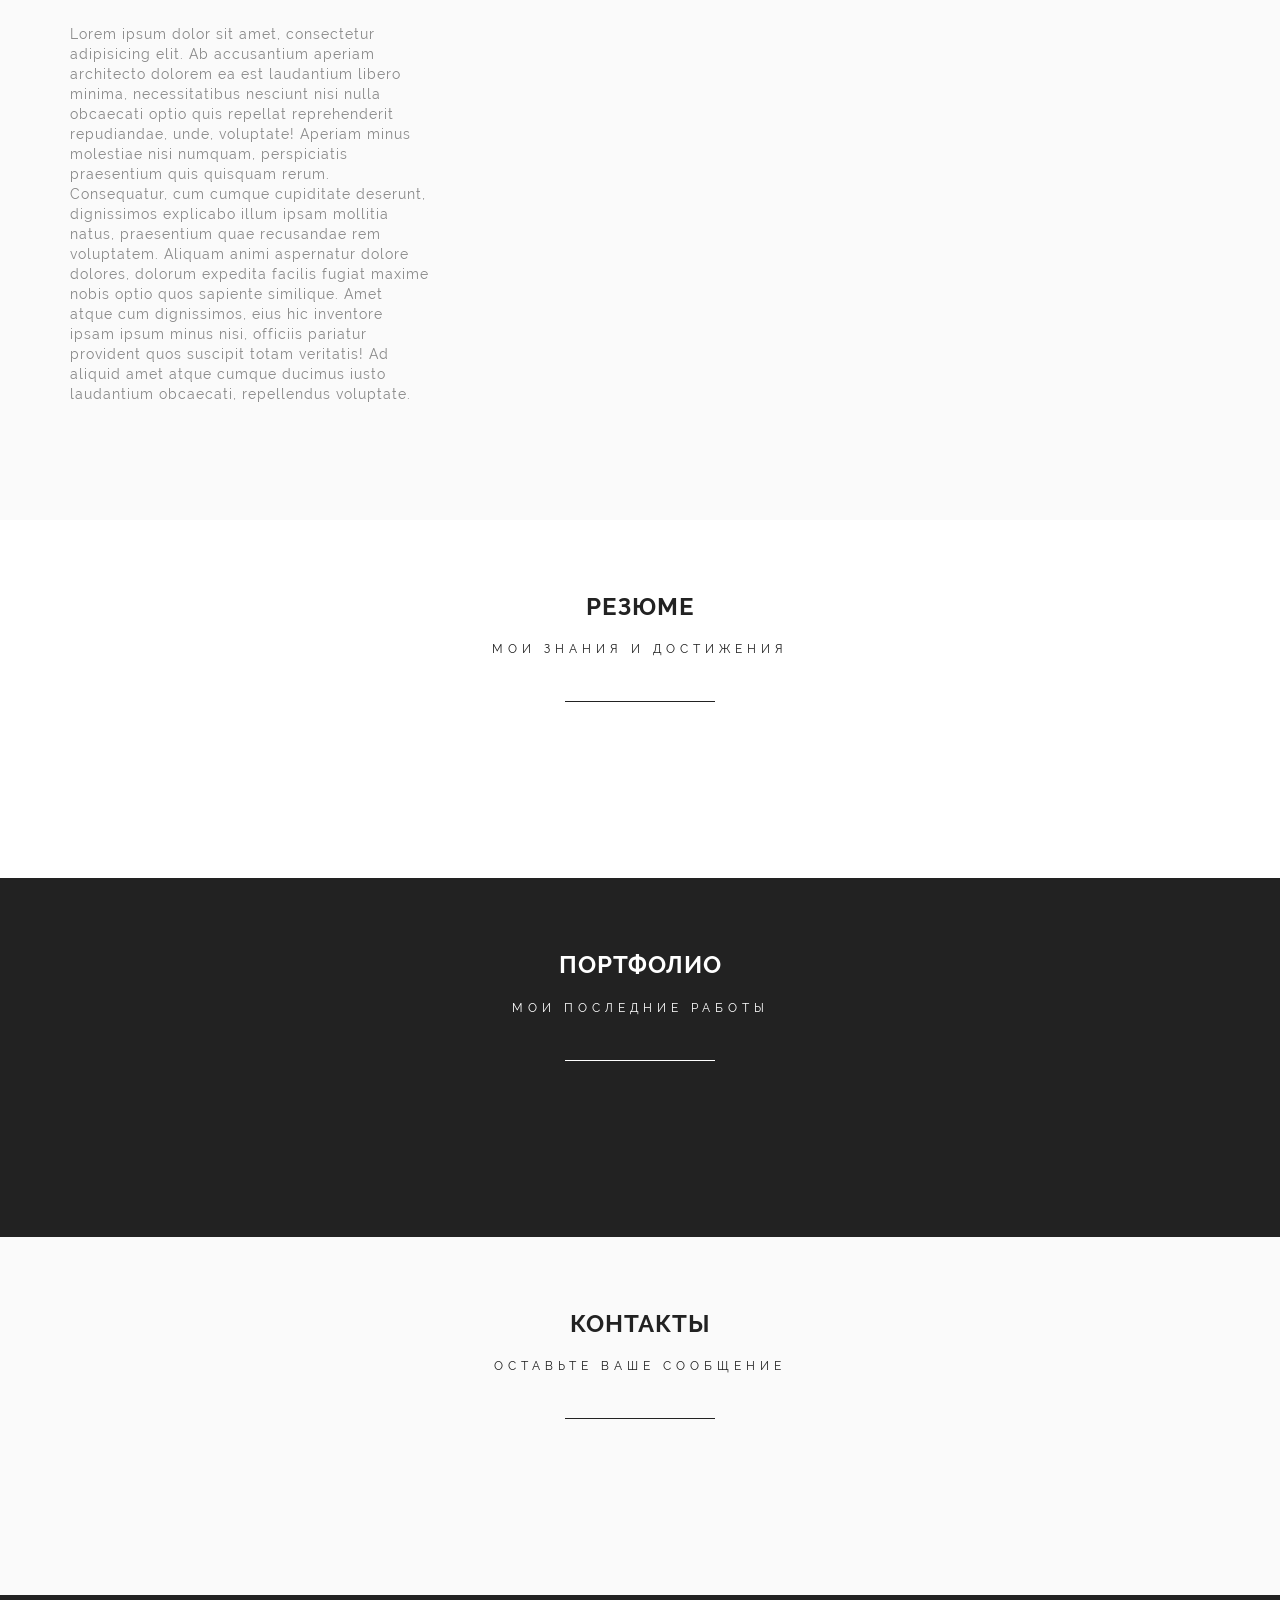
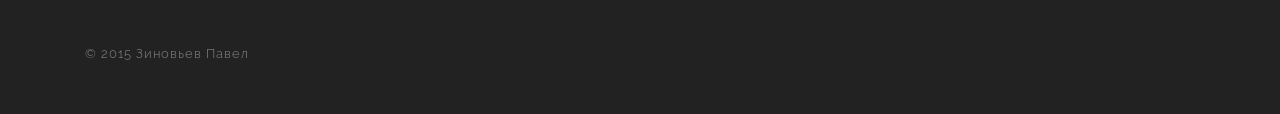
==== commit 0aa4f2fa: "Секция Обо мне" ====
--- a/index.html
+++ b/index.html
@@ -71,7 +71,36 @@
 		<div class="section_content">
 			<div class="container">
 				<div class="row">
-
+					<div class="col-md-4 col-md-push-4 animation_1">
+						<h3>Фото</h3>
+						<div class="person">
+							<a href="img/photo.jpg" class="popup"><img src="img/photo.jpg" alt="Alt"></a>
+						</div>
+					</div>
+					<div class="col-md-4 col-md-pull-4 animation_2">
+						<h3>Немного о себе</h3>
+						<p>Lorem ipsum dolor sit amet, consectetur adipisicing elit. Ab accusantium aperiam architecto dolorem ea est laudantium libero minima, necessitatibus nesciunt nisi nulla obcaecati optio quis repellat reprehenderit repudiandae, unde, voluptate! Aperiam minus molestiae nisi numquam, perspiciatis praesentium quis quisquam rerum. Consequatur, cum cumque cupiditate deserunt, dignissimos explicabo illum ipsam mollitia natus, praesentium quae recusandae rem voluptatem. Aliquam animi aspernatur dolore dolores, dolorum expedita facilis fugiat maxime nobis optio quos sapiente similique. Amet atque cum dignissimos, eius hic inventore ipsam ipsum minus nisi, officiis pariatur provident quos suscipit totam veritatis! Ad aliquid amet atque cumque ducimus iusto laudantium obcaecati, repellendus voluptate.</p>
+						<p>Lorem ipsum dolor sit amet, consectetur adipisicing elit. Ab accusantium aperiam architecto dolorem ea est laudantium libero minima, necessitatibus nesciunt nisi nulla obcaecati optio quis repellat reprehenderit repudiandae, unde, voluptate! Aperiam minus molestiae nisi numquam, perspiciatis praesentium quis quisquam rerum. Consequatur, cum cumque cupiditate deserunt, dignissimos explicabo illum ipsam mollitia natus, praesentium quae recusandae rem voluptatem. Aliquam animi aspernatur dolore dolores, dolorum expedita facilis fugiat maxime nobis optio quos sapiente similique. Amet atque cum dignissimos, eius hic inventore ipsam ipsum minus nisi, officiis pariatur provident quos suscipit totam veritatis! Ad aliquid amet atque cumque ducimus iusto laudantium obcaecati, repellendus voluptate.</p>
+					</div>
+					<div class="col-md-4 animation_3">
+						<h3>Персональная информация</h3>
+						<h2 class="personal_header">Павел Зиновьев</h2>
+						<ul>
+							<li>Профессиональное создание сайтов: разработка дизайна, HTML верстка, посадка на CMS WordPress</li>
+							<li>День рождения: 3 июня 1988 года</li>
+							<li>Номер телефона: +7 999 999 99 99</li>
+							<li>E-mail: <a href="mailto:zinovev-pasha@mail.ru">zinovev-pasha@mail.ru</a></li>
+							<li>Веб-сайт: <a href="//google.com" target="_blank">Google.com</a></li>
+						</ul>
+						<div class="social_wrap">
+							<ul>
+								<li><a href="#" target="_blank"><i class="fa fa-twitter"></i></a></li>
+								<li><a href="#" target="_blank"><i class="fa fa-vk"></i></a></li>
+								<li><a href="#" target="_blank"><i class="fa fa-facebook"></i></a></li>
+								<li><a href="#" target="_blank"><i class="fa fa-github"></i></a></li>
+							</ul>
+						</div>
+					</div>
 				</div>
 			</div>
 		</div>
--- a/css/main.css
+++ b/css/main.css
@@ -1,3 +1,3 @@
-body{font-family:"Raleway",sans-serif;font-weight:normal;font-size:14px;min-width:320px;position:relative;line-height:1.42857;-webkit-font-smoothing:antialised}body input:focus:required:invalid,body textarea:focus:required:invalid{color:red}body input:required:valid,body textarea:required:valid{color:green}.hidden{display:none}section,.main-head{position:relative}.main-head{min-height:620px;padding-top:20px}.logo_container{float:left}.logo_container svg{width:60px;height:60px;position:relative;z-index:100}.toggle-mnu{background-color:#000;width:60px;height:60px;float:right;position:fixed;z-index:100;border:none;right:20px;top:20px}.toggle-mnu span{display:block}.sandwich{width:28px;height:28px;position:absolute;top:8px;bottom:0;left:0;right:0;margin:auto;z-index:200}.sw-topper{position:relative;top:0;width:28px;height:3px;background:#fff;border:none;border-radius:4px 4px 4px 4px;-webkit-transition:top .2s,-webkit-transform .5s;transition:top .2s,-webkit-transform .5s;transition:transform .5s,top .2s;transition:transform .5s,top .2s,-webkit-transform .5s;display:block}.sw-bottom{position:relative;width:28px;height:3px;top:6.6px;background:#fff;border:none;border-radius:4px 4px 4px 4px;-webkit-transition:top .2s,-webkit-transform .5s;transition:top .2s,-webkit-transform .5s;transition:transform .5s,top .2s;transition:transform .5s,top .2s,-webkit-transform .5s;-webkit-transition-delay:.2s,0s;transition-delay:.2s,0s}.sw-footer{position:relative;width:28px;height:3px;top:13.5px;background:#fff;border:none;border-radius:4px 4px 4px 4px;-webkit-transition:all .5s;transition:all .5s;-webkit-transition-delay:.1s;transition-delay:.1s}.sandwich.active .sw-topper{top:9px;-webkit-transform:rotate(-45deg);transform:rotate(-45deg)}.sandwich.active .sw-bottom{top:6px;-webkit-transform:rotate(45deg);transform:rotate(45deg)}.sandwich.active .sw-footer{opacity:0;top:0;-webkit-transform:rotate(180deg);transform:rotate(180deg)}.top_mnu{position:fixed;width:100%;height:100%;background-color:rgba(0,0,0,0.75);z-index:50;right:0;top:0;display:none}.top_mnu ul,.top_mnu li{list-style-type:none;padding:0;margin:0}.top_mnu ul{margin-top:180px;text-align:center}.top_mnu ul li:nth-child(1) a{-webkit-animation-duration:.5s;animation-duration:.5s}.top_mnu ul li:nth-child(2) a{-webkit-animation-duration:1s;animation-duration:1s}.top_mnu ul li:nth-child(3) a{-webkit-animation-duration:1.5s;animation-duration:1.5s}.top_mnu ul li:nth-child(4) a{-webkit-animation-duration:2s;animation-duration:2s}.top_mnu ul a{color:#fff;display:block;padding:20px 0;text-transform:uppercase;font-size:12px;-webkit-transition:all .5s ease;transition:all .5s ease}.top_wrapper{display:table;width:100%;height:100%;position:absolute;top:0;left:0;z-index:10}.top_wrapper .top_descr{display:table-row}.top_wrapper .top_descr .top_centered{display:table-cell;text-align:center;vertical-align:middle}.top_wrapper .top_text{display:inline-block}.top_wrapper .top_text h1{display:inline-block;padding:10px 35px;color:#fff;border:8px solid #fff;text-transform:uppercase;font-weight:bold;font-size:2.8em;background-color:rgba(0,0,0,0.4);margin-left:20px;margin-right:20px;-webkit-animation-delay:.5s;animation-delay:.5s}.top_wrapper .top_text p{margin:0;text-transform:uppercase;-webkit-animation-delay:1s;animation-delay:1s}.h_opacify{opacity:.3;-webkit-transition:all .2s ease;transition:all .2s ease}section{padding:70px 0 90px}section h2{text-align:center;font-size:24px;text-transform:uppercase;margin:0 0 15px}.s_descr_wrap{text-align:center}.s_descr_wrap .s_descr{display:inline-block;text-transform:uppercase;font-size:12px;position:relative;margin-bottom:130px}.s_descr_wrap .s_descr::after{content:"";width:150px;height:1px;position:absolute;left:50%;margin-left:-75px;margin-top:60px}.main_footer{padding:50px 0;font-size:13px;font-weight:300}
+body{font-family:"Raleway",sans-serif;font-weight:normal;font-size:14px;min-width:320px;position:relative;line-height:1.42857;-webkit-font-smoothing:antialised}body input:focus:required:invalid,body textarea:focus:required:invalid{color:red}body input:required:valid,body textarea:required:valid{color:green}.hidden{display:none}section,.main-head{position:relative}.main-head{min-height:620px;padding-top:20px}.logo_container{float:left}.logo_container svg{width:60px;height:60px;position:relative;z-index:100}.toggle-mnu{background-color:#000;width:60px;height:60px;float:right;position:fixed;z-index:100;border:none;right:20px;top:20px}.toggle-mnu span{display:block}.sandwich{width:28px;height:28px;position:absolute;top:8px;bottom:0;left:0;right:0;margin:auto;z-index:200}.sw-topper{position:relative;top:0;width:28px;height:3px;background:#fff;border:none;border-radius:4px 4px 4px 4px;-webkit-transition:top .2s,-webkit-transform .5s;transition:top .2s,-webkit-transform .5s;transition:transform .5s,top .2s;transition:transform .5s,top .2s,-webkit-transform .5s;display:block}.sw-bottom{position:relative;width:28px;height:3px;top:6.6px;background:#fff;border:none;border-radius:4px 4px 4px 4px;-webkit-transition:top .2s,-webkit-transform .5s;transition:top .2s,-webkit-transform .5s;transition:transform .5s,top .2s;transition:transform .5s,top .2s,-webkit-transform .5s;-webkit-transition-delay:.2s,0s;transition-delay:.2s,0s}.sw-footer{position:relative;width:28px;height:3px;top:13.5px;background:#fff;border:none;border-radius:4px 4px 4px 4px;-webkit-transition:all .5s;transition:all .5s;-webkit-transition-delay:.1s;transition-delay:.1s}.sandwich.active .sw-topper{top:9px;-webkit-transform:rotate(-45deg);transform:rotate(-45deg)}.sandwich.active .sw-bottom{top:6px;-webkit-transform:rotate(45deg);transform:rotate(45deg)}.sandwich.active .sw-footer{opacity:0;top:0;-webkit-transform:rotate(180deg);transform:rotate(180deg)}.top_mnu{position:fixed;width:100%;height:100%;background-color:rgba(0,0,0,0.75);z-index:50;right:0;top:0;display:none}.top_mnu ul,.top_mnu li{list-style-type:none;padding:0;margin:0}.top_mnu ul{margin-top:180px;text-align:center}.top_mnu ul li:nth-child(1) a{-webkit-animation-duration:.5s;animation-duration:.5s}.top_mnu ul li:nth-child(2) a{-webkit-animation-duration:1s;animation-duration:1s}.top_mnu ul li:nth-child(3) a{-webkit-animation-duration:1.5s;animation-duration:1.5s}.top_mnu ul li:nth-child(4) a{-webkit-animation-duration:2s;animation-duration:2s}.top_mnu ul a{color:#fff;display:block;padding:20px 0;text-transform:uppercase;font-size:12px;-webkit-transition:all .5s ease;transition:all .5s ease}.top_wrapper{display:table;width:100%;height:100%;position:absolute;top:0;left:0;z-index:10}.top_wrapper .top_descr{display:table-row}.top_wrapper .top_descr .top_centered{display:table-cell;text-align:center;vertical-align:middle}.top_wrapper .top_text{display:inline-block}.top_wrapper .top_text h1{display:inline-block;padding:10px 35px;color:#fff;border:8px solid #fff;text-transform:uppercase;font-weight:bold;font-size:2.8em;background-color:rgba(0,0,0,0.4);margin-left:20px;margin-right:20px;-webkit-animation-delay:.5s;animation-delay:.5s}.top_wrapper .top_text p{margin:0;text-transform:uppercase;-webkit-animation-delay:1s;animation-delay:1s}.h_opacify{opacity:.3;-webkit-transition:all .2s ease;transition:all .2s ease}section{padding:70px 0 90px}section h2{text-align:center;font-size:24px;text-transform:uppercase;margin:0 0 15px}section .personal_header{font-size:13px;text-align:left;margin-bottom:30px;color:#555}section h3{text-align:center;text-transform:uppercase;font-weight:400;font-size:12px;margin-top:0;margin-bottom:35px}.s_descr_wrap{text-align:center}.s_descr_wrap .s_descr{display:inline-block;text-transform:uppercase;font-size:12px;position:relative;margin-bottom:130px}.s_descr_wrap .s_descr::after{content:"";width:150px;height:1px;position:absolute;left:50%;margin-left:-75px;margin-top:60px}.main_footer{padding:50px 0;font-size:13px;font-weight:300}.person{text-align:center}.person img{max-width:220px;display:inline-block;border-radius:50%}.s_about p{margin-bottom:25px}.s_about ul,.s_about li{margin:0;padding:0;list-style-type:none}.s_about li{margin-bottom:10px}.s_about .social_wrap{margin-top:25px}.social_wrap li{display:inline-block;font-size:20px;padding:0 3px}
 
 /*# sourceMappingURL=main.css.map */
--- a/css/skins/tomato.css
+++ b/css/skins/tomato.css
@@ -1,3 +1,3 @@
-body{color:#222;letter-spacing:1px}a{color:tomato}p,body .main_footer{color:#888}.color_element{color:tomato}.color_bg{background-color:tomato}.color_border{border-color:tomato}.bg_light{background-color:#FAFAFA}.bg_dark{background-color:#222;color:#fff}.bg_dark .s_descr::after{background-color:#fff}.bg_dark a{color:#fff}.loader{background:none repeat scroll 0 0 transparent;bottom:0;height:100%;left:0;position:fixed;right:0;top:0;width:100%;z-index:9999}.loader .loaderInner{background-image:url("../../img/loader.gif");background-repeat:no-repeat;background-position:center center;height:256px;width:256px;margin-top:-128px;margin-left:-128px;left:50%;top:50%;position:absolute}svg path{fill:#FAFAFA}.top_mnu a:hover{color:tomato;background-color:rgba(255,255,255,0.05)}.top_mnu a{letter-spacing:4px}.top_text p{color:#FAFAFA;letter-spacing:5px}.s_descr{letter-spacing:5px}.s_descr::after{background-color:#222}
+body{color:#222;letter-spacing:1px}a{color:tomato}p,body .main_footer,.s_about li{color:#888}.color_element{color:tomato}.color_bg{background-color:tomato}.color_border{border-color:tomato}.bg_light{background-color:#FAFAFA}.bg_dark{background-color:#222;color:#fff}.bg_dark .s_descr::after{background-color:#fff}.bg_dark a{color:#fff}.loader{background:none repeat scroll 0 0 transparent;bottom:0;height:100%;left:0;position:fixed;right:0;top:0;width:100%;z-index:9999}.loader .loaderInner{background-image:url("../../img/loader.gif");background-repeat:no-repeat;background-position:center center;height:256px;width:256px;margin-top:-128px;margin-left:-128px;left:50%;top:50%;position:absolute}svg path{fill:#FAFAFA}.top_mnu a:hover{color:tomato;background-color:rgba(255,255,255,0.05)}.top_mnu a{letter-spacing:4px}.top_text p{color:#FAFAFA;letter-spacing:5px}.personal_header{letter-spacing:2px}.s_descr{letter-spacing:5px}.s_descr::after{background-color:#222}section h3{letter-spacing:3px;color:#888}.s_about p:nth-child(even){color:tomato}
 
 /*# sourceMappingURL=tomato.css.map */
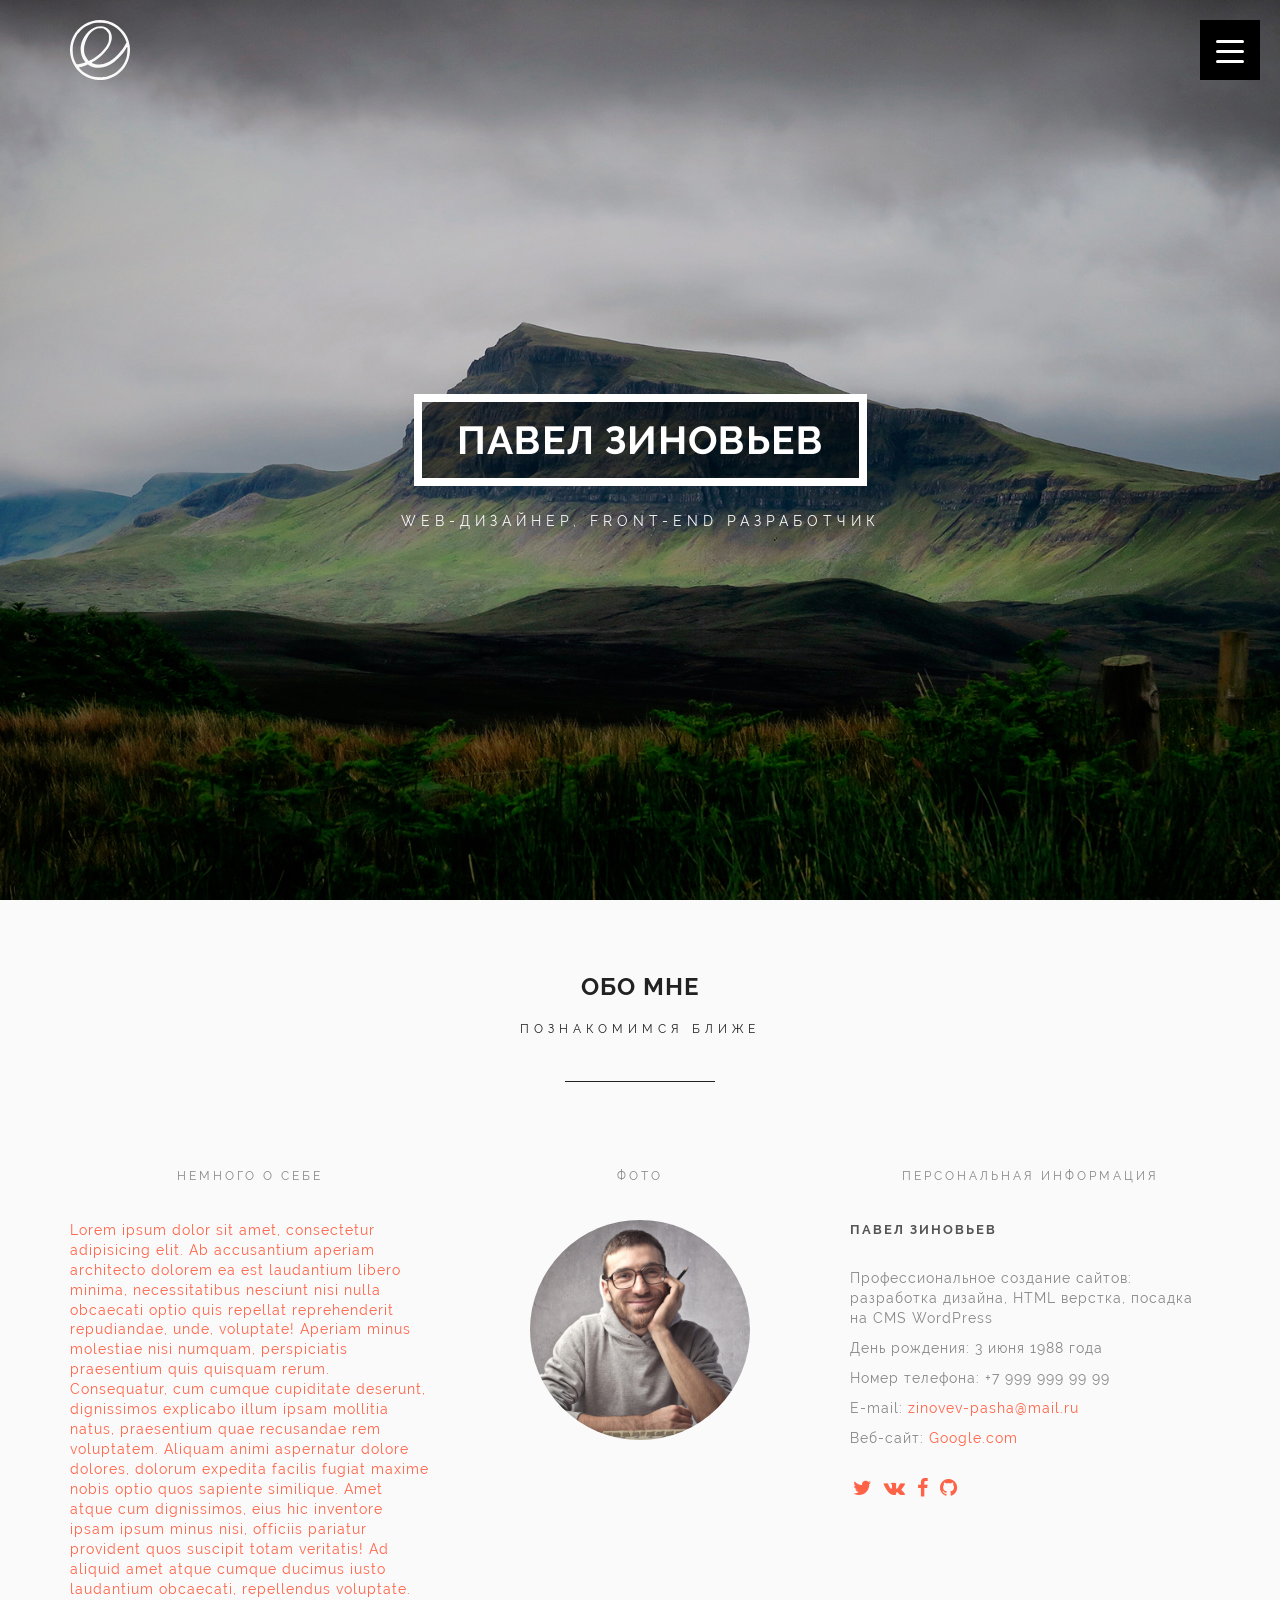
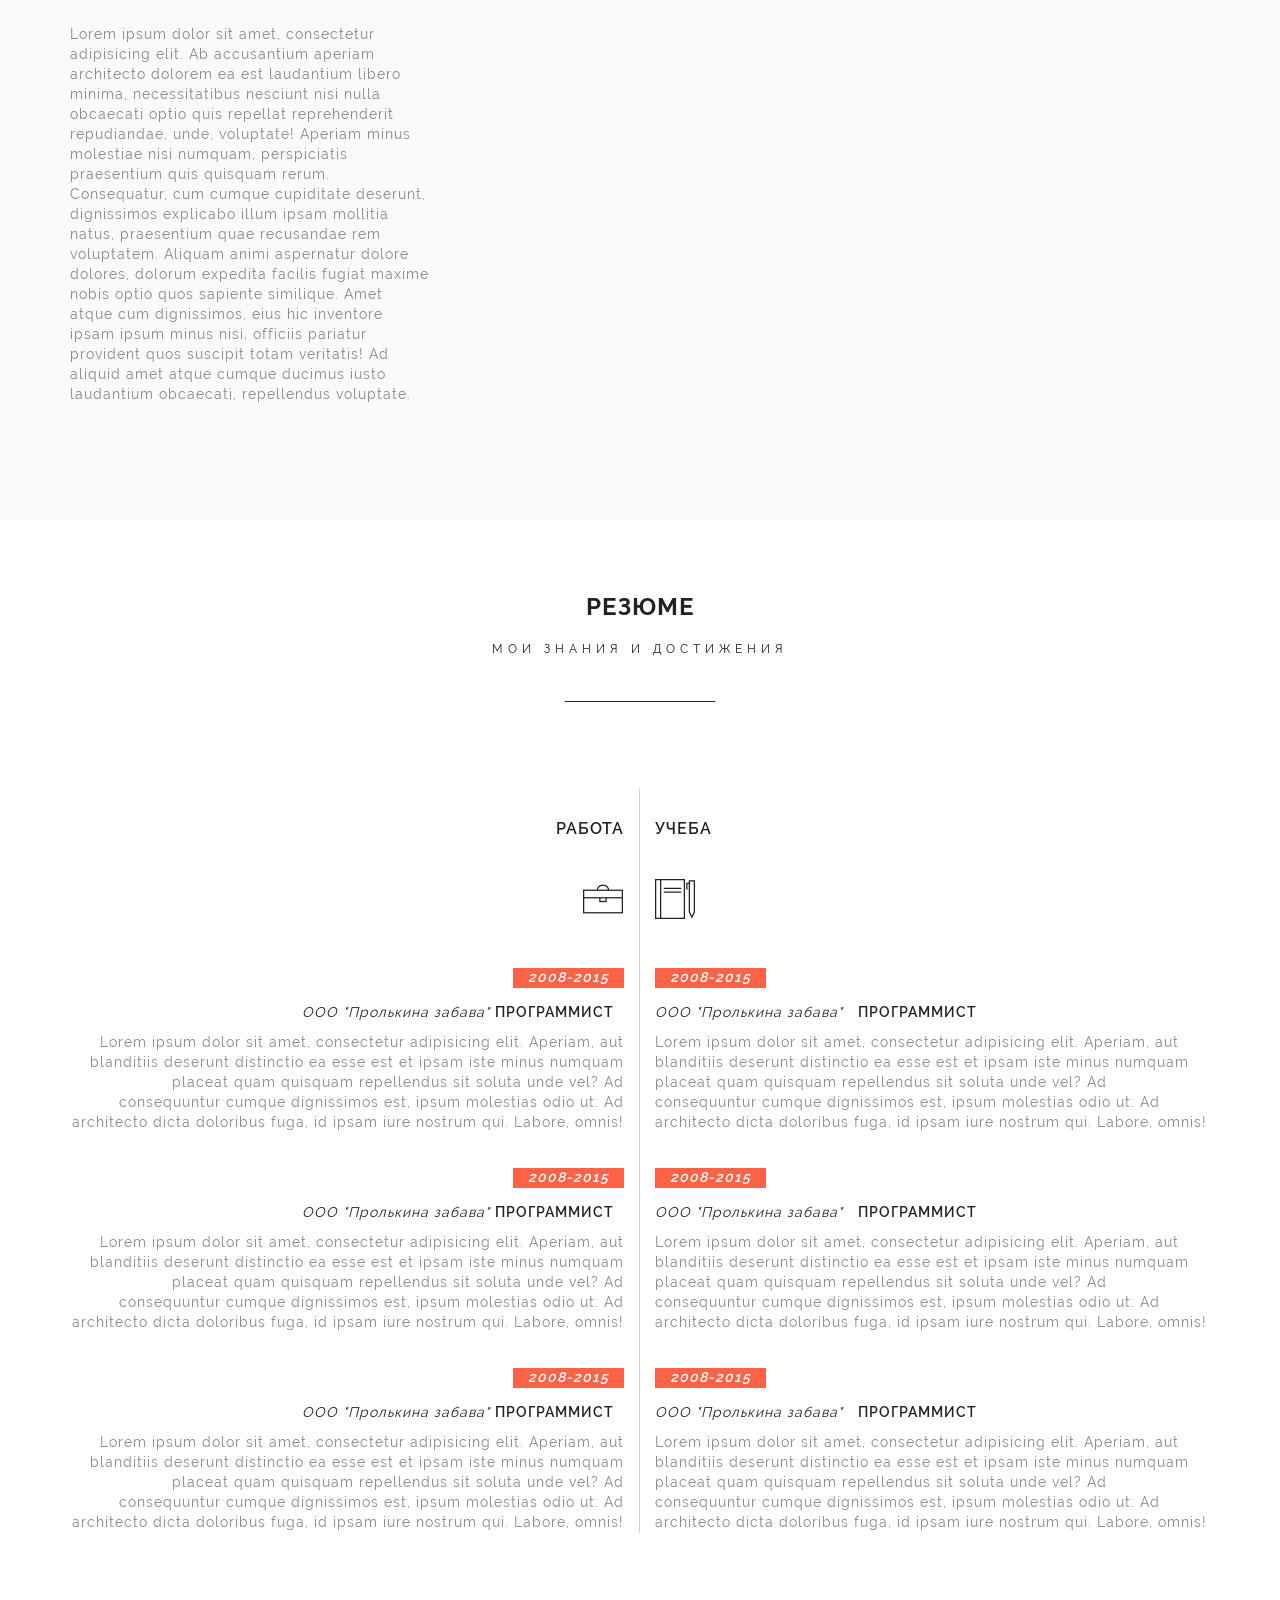
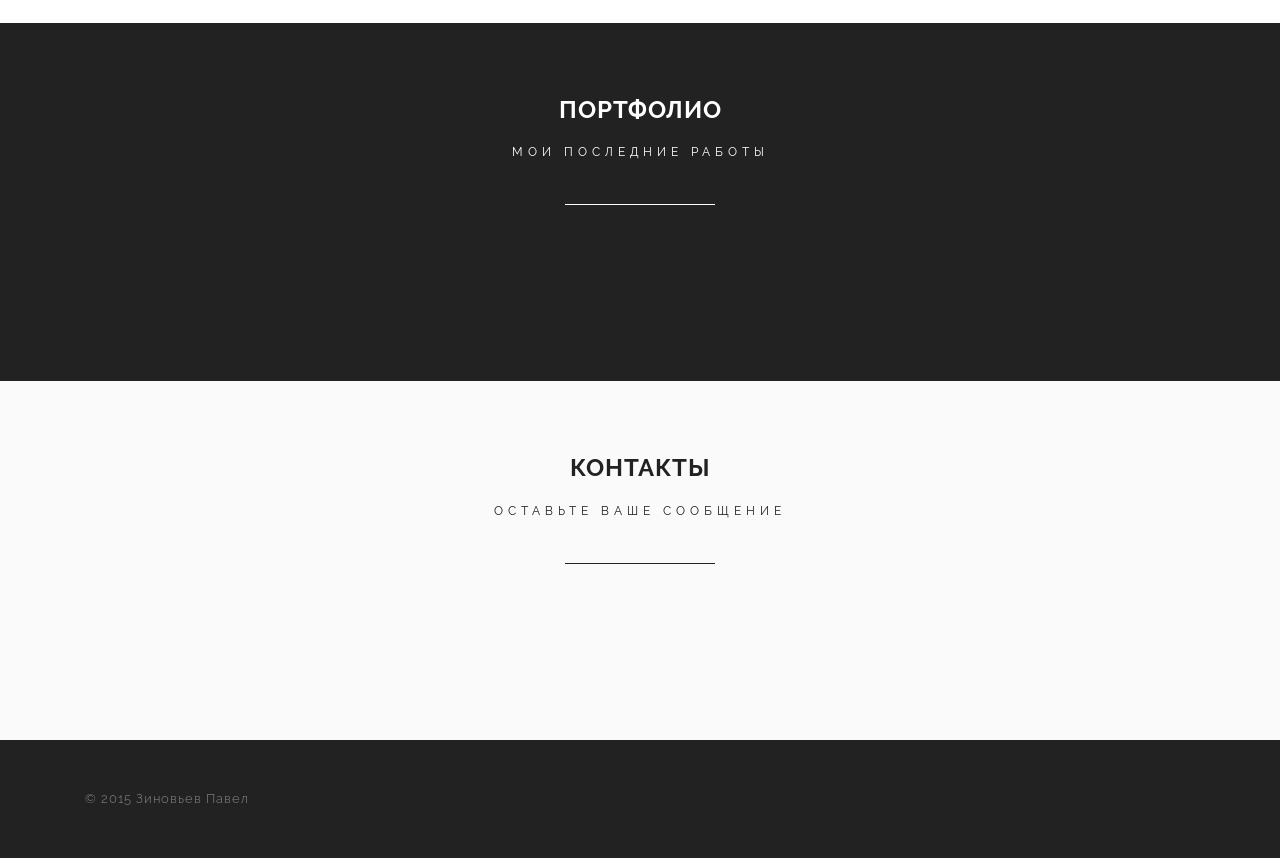
==== commit ea526bae: "Секция резюме" ====
--- a/index.html
+++ b/index.html
@@ -82,7 +82,7 @@
 						<p>Lorem ipsum dolor sit amet, consectetur adipisicing elit. Ab accusantium aperiam architecto dolorem ea est laudantium libero minima, necessitatibus nesciunt nisi nulla obcaecati optio quis repellat reprehenderit repudiandae, unde, voluptate! Aperiam minus molestiae nisi numquam, perspiciatis praesentium quis quisquam rerum. Consequatur, cum cumque cupiditate deserunt, dignissimos explicabo illum ipsam mollitia natus, praesentium quae recusandae rem voluptatem. Aliquam animi aspernatur dolore dolores, dolorum expedita facilis fugiat maxime nobis optio quos sapiente similique. Amet atque cum dignissimos, eius hic inventore ipsam ipsum minus nisi, officiis pariatur provident quos suscipit totam veritatis! Ad aliquid amet atque cumque ducimus iusto laudantium obcaecati, repellendus voluptate.</p>
 						<p>Lorem ipsum dolor sit amet, consectetur adipisicing elit. Ab accusantium aperiam architecto dolorem ea est laudantium libero minima, necessitatibus nesciunt nisi nulla obcaecati optio quis repellat reprehenderit repudiandae, unde, voluptate! Aperiam minus molestiae nisi numquam, perspiciatis praesentium quis quisquam rerum. Consequatur, cum cumque cupiditate deserunt, dignissimos explicabo illum ipsam mollitia natus, praesentium quae recusandae rem voluptatem. Aliquam animi aspernatur dolore dolores, dolorum expedita facilis fugiat maxime nobis optio quos sapiente similique. Amet atque cum dignissimos, eius hic inventore ipsam ipsum minus nisi, officiis pariatur provident quos suscipit totam veritatis! Ad aliquid amet atque cumque ducimus iusto laudantium obcaecati, repellendus voluptate.</p>
 					</div>
-					<div class="col-md-4 animation_3">
+					<div class="col-md-4 animation_3 personal_last_block">
 						<h3>Персональная информация</h3>
 						<h2 class="personal_header">Павел Зиновьев</h2>
 						<ul>
@@ -116,7 +116,50 @@
 		<div class="section_content">
 			<div class="container">
 				<div class="row">
-
+					<div class="resume_container">
+						<div class="col-md-6 col-sm-6 right">
+							<h3>Работа</h3>
+							<div class="resume_icon">
+								<i class="icon-basic-case"></i>
+							</div>
+							<div class="resume_item">
+								<div class="year">2008-2015</div>
+								<div class="resume_description">ООО "Пролькина забава" <strong>Программист</strong></div>
+								<p>Lorem ipsum dolor sit amet, consectetur adipisicing elit. Aperiam, aut blanditiis deserunt distinctio ea esse est et ipsam iste minus numquam placeat quam quisquam repellendus sit soluta unde vel? Ad consequuntur cumque dignissimos est, ipsum molestias odio ut. Ad architecto dicta doloribus fuga, id ipsam iure nostrum qui. Labore, omnis!</p>
+							</div>
+							<div class="resume_item">
+								<div class="year">2008-2015</div>
+								<div class="resume_description">ООО "Пролькина забава" <strong>Программист</strong></div>
+								<p>Lorem ipsum dolor sit amet, consectetur adipisicing elit. Aperiam, aut blanditiis deserunt distinctio ea esse est et ipsam iste minus numquam placeat quam quisquam repellendus sit soluta unde vel? Ad consequuntur cumque dignissimos est, ipsum molestias odio ut. Ad architecto dicta doloribus fuga, id ipsam iure nostrum qui. Labore, omnis!</p>
+							</div>
+							<div class="resume_item">
+								<div class="year">2008-2015</div>
+								<div class="resume_description">ООО "Пролькина забава" <strong>Программист</strong></div>
+								<p>Lorem ipsum dolor sit amet, consectetur adipisicing elit. Aperiam, aut blanditiis deserunt distinctio ea esse est et ipsam iste minus numquam placeat quam quisquam repellendus sit soluta unde vel? Ad consequuntur cumque dignissimos est, ipsum molestias odio ut. Ad architecto dicta doloribus fuga, id ipsam iure nostrum qui. Labore, omnis!</p>
+							</div>
+						</div>
+						<div class="col-md-6 col-sm-6 left">
+							<h3>Учеба</h3>
+							<div class="resume_icon">
+								<i class="icon-basic-book-pen"></i>
+							</div>
+							<div class="resume_item">
+								<div class="year">2008-2015</div>
+								<div class="resume_description">ООО "Пролькина забава" <strong>Программист</strong></div>
+								<p>Lorem ipsum dolor sit amet, consectetur adipisicing elit. Aperiam, aut blanditiis deserunt distinctio ea esse est et ipsam iste minus numquam placeat quam quisquam repellendus sit soluta unde vel? Ad consequuntur cumque dignissimos est, ipsum molestias odio ut. Ad architecto dicta doloribus fuga, id ipsam iure nostrum qui. Labore, omnis!</p>
+							</div>
+							<div class="resume_item">
+								<div class="year">2008-2015</div>
+								<div class="resume_description">ООО "Пролькина забава" <strong>Программист</strong></div>
+								<p>Lorem ipsum dolor sit amet, consectetur adipisicing elit. Aperiam, aut blanditiis deserunt distinctio ea esse est et ipsam iste minus numquam placeat quam quisquam repellendus sit soluta unde vel? Ad consequuntur cumque dignissimos est, ipsum molestias odio ut. Ad architecto dicta doloribus fuga, id ipsam iure nostrum qui. Labore, omnis!</p>
+							</div>
+							<div class="resume_item">
+								<div class="year">2008-2015</div>
+								<div class="resume_description">ООО "Пролькина забава" <strong>Программист</strong></div>
+								<p>Lorem ipsum dolor sit amet, consectetur adipisicing elit. Aperiam, aut blanditiis deserunt distinctio ea esse est et ipsam iste minus numquam placeat quam quisquam repellendus sit soluta unde vel? Ad consequuntur cumque dignissimos est, ipsum molestias odio ut. Ad architecto dicta doloribus fuga, id ipsam iure nostrum qui. Labore, omnis!</p>
+							</div>
+						</div>
+					</div>
 				</div>
 			</div>
 		</div>
--- a/css/main.css
+++ b/css/main.css
@@ -1,3 +1,3 @@
-body{font-family:"Raleway",sans-serif;font-weight:normal;font-size:14px;min-width:320px;position:relative;line-height:1.42857;-webkit-font-smoothing:antialised}body input:focus:required:invalid,body textarea:focus:required:invalid{color:red}body input:required:valid,body textarea:required:valid{color:green}.hidden{display:none}section,.main-head{position:relative}.main-head{min-height:620px;padding-top:20px}.logo_container{float:left}.logo_container svg{width:60px;height:60px;position:relative;z-index:100}.toggle-mnu{background-color:#000;width:60px;height:60px;float:right;position:fixed;z-index:100;border:none;right:20px;top:20px}.toggle-mnu span{display:block}.sandwich{width:28px;height:28px;position:absolute;top:8px;bottom:0;left:0;right:0;margin:auto;z-index:200}.sw-topper{position:relative;top:0;width:28px;height:3px;background:#fff;border:none;border-radius:4px 4px 4px 4px;-webkit-transition:top .2s,-webkit-transform .5s;transition:top .2s,-webkit-transform .5s;transition:transform .5s,top .2s;transition:transform .5s,top .2s,-webkit-transform .5s;display:block}.sw-bottom{position:relative;width:28px;height:3px;top:6.6px;background:#fff;border:none;border-radius:4px 4px 4px 4px;-webkit-transition:top .2s,-webkit-transform .5s;transition:top .2s,-webkit-transform .5s;transition:transform .5s,top .2s;transition:transform .5s,top .2s,-webkit-transform .5s;-webkit-transition-delay:.2s,0s;transition-delay:.2s,0s}.sw-footer{position:relative;width:28px;height:3px;top:13.5px;background:#fff;border:none;border-radius:4px 4px 4px 4px;-webkit-transition:all .5s;transition:all .5s;-webkit-transition-delay:.1s;transition-delay:.1s}.sandwich.active .sw-topper{top:9px;-webkit-transform:rotate(-45deg);transform:rotate(-45deg)}.sandwich.active .sw-bottom{top:6px;-webkit-transform:rotate(45deg);transform:rotate(45deg)}.sandwich.active .sw-footer{opacity:0;top:0;-webkit-transform:rotate(180deg);transform:rotate(180deg)}.top_mnu{position:fixed;width:100%;height:100%;background-color:rgba(0,0,0,0.75);z-index:50;right:0;top:0;display:none}.top_mnu ul,.top_mnu li{list-style-type:none;padding:0;margin:0}.top_mnu ul{margin-top:180px;text-align:center}.top_mnu ul li:nth-child(1) a{-webkit-animation-duration:.5s;animation-duration:.5s}.top_mnu ul li:nth-child(2) a{-webkit-animation-duration:1s;animation-duration:1s}.top_mnu ul li:nth-child(3) a{-webkit-animation-duration:1.5s;animation-duration:1.5s}.top_mnu ul li:nth-child(4) a{-webkit-animation-duration:2s;animation-duration:2s}.top_mnu ul a{color:#fff;display:block;padding:20px 0;text-transform:uppercase;font-size:12px;-webkit-transition:all .5s ease;transition:all .5s ease}.top_wrapper{display:table;width:100%;height:100%;position:absolute;top:0;left:0;z-index:10}.top_wrapper .top_descr{display:table-row}.top_wrapper .top_descr .top_centered{display:table-cell;text-align:center;vertical-align:middle}.top_wrapper .top_text{display:inline-block}.top_wrapper .top_text h1{display:inline-block;padding:10px 35px;color:#fff;border:8px solid #fff;text-transform:uppercase;font-weight:bold;font-size:2.8em;background-color:rgba(0,0,0,0.4);margin-left:20px;margin-right:20px;-webkit-animation-delay:.5s;animation-delay:.5s}.top_wrapper .top_text p{margin:0;text-transform:uppercase;-webkit-animation-delay:1s;animation-delay:1s}.h_opacify{opacity:.3;-webkit-transition:all .2s ease;transition:all .2s ease}section{padding:70px 0 90px}section h2{text-align:center;font-size:24px;text-transform:uppercase;margin:0 0 15px}section .personal_header{font-size:13px;text-align:left;margin-bottom:30px;color:#555}section h3{text-align:center;text-transform:uppercase;font-weight:400;font-size:12px;margin-top:0;margin-bottom:35px}.s_descr_wrap{text-align:center}.s_descr_wrap .s_descr{display:inline-block;text-transform:uppercase;font-size:12px;position:relative;margin-bottom:130px}.s_descr_wrap .s_descr::after{content:"";width:150px;height:1px;position:absolute;left:50%;margin-left:-75px;margin-top:60px}.main_footer{padding:50px 0;font-size:13px;font-weight:300}.person{text-align:center}.person img{max-width:220px;display:inline-block;border-radius:50%}.s_about p{margin-bottom:25px}.s_about ul,.s_about li{margin:0;padding:0;list-style-type:none}.s_about li{margin-bottom:10px}.s_about .social_wrap{margin-top:25px}.social_wrap li{display:inline-block;font-size:20px;padding:0 3px}
+body{font-family:"Raleway",sans-serif;font-weight:normal;font-size:14px;min-width:320px;position:relative;line-height:1.42857;-webkit-font-smoothing:antialised}body input:focus:required:invalid,body textarea:focus:required:invalid{color:red}body input:required:valid,body textarea:required:valid{color:green}.hidden{display:none}section,.main-head{position:relative}.main-head{min-height:620px;padding-top:20px}.logo_container{float:left}.logo_container svg{width:60px;height:60px;position:relative;z-index:100}.toggle-mnu{background-color:#000;width:60px;height:60px;float:right;position:fixed;z-index:100;border:none;right:20px;top:20px}.toggle-mnu span{display:block}.sandwich{width:28px;height:28px;position:absolute;top:8px;bottom:0;left:0;right:0;margin:auto;z-index:200}.sw-topper{position:relative;top:0;width:28px;height:3px;background:#fff;border:none;border-radius:4px 4px 4px 4px;-webkit-transition:top .2s,-webkit-transform .5s;transition:top .2s,-webkit-transform .5s;transition:transform .5s,top .2s;transition:transform .5s,top .2s,-webkit-transform .5s;display:block}.sw-bottom{position:relative;width:28px;height:3px;top:6.6px;background:#fff;border:none;border-radius:4px 4px 4px 4px;-webkit-transition:top .2s,-webkit-transform .5s;transition:top .2s,-webkit-transform .5s;transition:transform .5s,top .2s;transition:transform .5s,top .2s,-webkit-transform .5s;-webkit-transition-delay:.2s,0s;transition-delay:.2s,0s}.sw-footer{position:relative;width:28px;height:3px;top:13.5px;background:#fff;border:none;border-radius:4px 4px 4px 4px;-webkit-transition:all .5s;transition:all .5s;-webkit-transition-delay:.1s;transition-delay:.1s}.sandwich.active .sw-topper{top:9px;-webkit-transform:rotate(-45deg);transform:rotate(-45deg)}.sandwich.active .sw-bottom{top:6px;-webkit-transform:rotate(45deg);transform:rotate(45deg)}.sandwich.active .sw-footer{opacity:0;top:0;-webkit-transform:rotate(180deg);transform:rotate(180deg)}.top_mnu{position:fixed;width:100%;height:100%;background-color:rgba(0,0,0,0.75);z-index:50;right:0;top:0;display:none}.top_mnu ul,.top_mnu li{list-style-type:none;padding:0;margin:0}.top_mnu ul{margin-top:180px;text-align:center}.top_mnu ul li:nth-child(1) a{-webkit-animation-duration:.5s;animation-duration:.5s}.top_mnu ul li:nth-child(2) a{-webkit-animation-duration:1s;animation-duration:1s}.top_mnu ul li:nth-child(3) a{-webkit-animation-duration:1.5s;animation-duration:1.5s}.top_mnu ul li:nth-child(4) a{-webkit-animation-duration:2s;animation-duration:2s}.top_mnu ul a{color:#fff;display:block;padding:20px 0;text-transform:uppercase;font-size:12px;-webkit-transition:all .5s ease;transition:all .5s ease}.top_wrapper{display:table;width:100%;height:100%;position:absolute;top:0;left:0;z-index:10}.top_wrapper .top_descr{display:table-row}.top_wrapper .top_descr .top_centered{display:table-cell;text-align:center;vertical-align:middle}.top_wrapper .top_text{display:inline-block}.top_wrapper .top_text h1{display:inline-block;padding:10px 35px;color:#fff;border:8px solid #fff;text-transform:uppercase;font-weight:bold;font-size:2.8em;background-color:rgba(0,0,0,0.4);margin-left:20px;margin-right:20px;-webkit-animation-delay:.5s;animation-delay:.5s}.top_wrapper .top_text p{margin:0;text-transform:uppercase;-webkit-animation-delay:1s;animation-delay:1s}.h_opacify{opacity:.3;-webkit-transition:all .2s ease;transition:all .2s ease}section{padding:70px 0 90px}section h2{text-align:center;font-size:24px;text-transform:uppercase;margin:0 0 15px}section .personal_header{font-size:13px;text-align:left;margin-bottom:30px;color:#555}section h3{text-align:center;text-transform:uppercase;font-weight:400;font-size:12px;margin-top:0;margin-bottom:35px}.s_descr_wrap{text-align:center}.s_descr_wrap .s_descr{display:inline-block;text-transform:uppercase;font-size:12px;position:relative;margin-bottom:130px}.s_descr_wrap .s_descr::after{content:"";width:150px;height:1px;position:absolute;left:50%;margin-left:-75px;margin-top:60px}.main_footer{padding:50px 0;font-size:13px;font-weight:300}.person{text-align:center;margin-bottom:35px}.person img{max-width:220px;display:inline-block;border-radius:50%}.s_about p{margin-bottom:25px}.s_about ul,.s_about li{margin:0;padding:0;list-style-type:none}.s_about li{margin-bottom:10px}.s_about .social_wrap{margin-top:25px}.social_wrap li{display:inline-block;font-size:20px;padding:0 3px}.resume_container .left{text-align:left}.resume_container .left h3{text-align:left}.resume_container .right{text-align:right;border-right:1px solid #d2d2d2}.resume_container .right h3{text-align:right}.resume_container h3{margin-top:30px}.resume_container .resume_item{margin-bottom:35px}.resume_container .resume_item .year{color:#fff;font-weight:600;font-style:italic;display:inline-block;padding:0 15px;margin-bottom:15px}.resume_container .resume_item strong{font-weight:600;font-style:normal;text-transform:uppercase}.resume_container .resume_item .resume_description{font-style:italic}.resume_container .resume_item p{margin-top:10px}.resume_container .resume_item:last-child{margin-bottom:0}.resume_container .resume_item:last-child p{margin-bottom:0}
 
 /*# sourceMappingURL=main.css.map */
--- a/css/skins/tomato.css
+++ b/css/skins/tomato.css
@@ -1,3 +1,3 @@
-body{color:#222;letter-spacing:1px}a{color:tomato}p,body .main_footer,.s_about li{color:#888}.color_element{color:tomato}.color_bg{background-color:tomato}.color_border{border-color:tomato}.bg_light{background-color:#FAFAFA}.bg_dark{background-color:#222;color:#fff}.bg_dark .s_descr::after{background-color:#fff}.bg_dark a{color:#fff}.loader{background:none repeat scroll 0 0 transparent;bottom:0;height:100%;left:0;position:fixed;right:0;top:0;width:100%;z-index:9999}.loader .loaderInner{background-image:url("../../img/loader.gif");background-repeat:no-repeat;background-position:center center;height:256px;width:256px;margin-top:-128px;margin-left:-128px;left:50%;top:50%;position:absolute}svg path{fill:#FAFAFA}.top_mnu a:hover{color:tomato;background-color:rgba(255,255,255,0.05)}.top_mnu a{letter-spacing:4px}.top_text p{color:#FAFAFA;letter-spacing:5px}.personal_header{letter-spacing:2px}.s_descr{letter-spacing:5px}.s_descr::after{background-color:#222}section h3{letter-spacing:3px;color:#888}.s_about p:nth-child(even){color:tomato}
+body{color:#222;letter-spacing:1px}a{color:tomato}p,body .main_footer,.s_about li{color:#888}.color_element{color:tomato}.color_bg{background-color:tomato}.color_border{border-color:tomato}.bg_light{background-color:#FAFAFA}.bg_dark{background-color:#222;color:#fff}.bg_dark .s_descr::after{background-color:#fff}.bg_dark a{color:#fff}.loader{background:none repeat scroll 0 0 transparent;bottom:0;height:100%;left:0;position:fixed;right:0;top:0;width:100%;z-index:9999}.loader .loaderInner{background-image:url("../../img/loader.gif");background-repeat:no-repeat;background-position:center center;height:256px;width:256px;margin-top:-128px;margin-left:-128px;left:50%;top:50%;position:absolute}svg path{fill:#FAFAFA}.top_mnu a:hover{color:tomato;background-color:rgba(255,255,255,0.05)}.top_mnu a{letter-spacing:4px}.top_text p{color:#FAFAFA;letter-spacing:5px}.personal_header{letter-spacing:2px}.s_descr{letter-spacing:5px}.s_descr::after{background-color:#222}section h3{letter-spacing:3px;color:#888}.s_about p:nth-child(even){color:tomato}.resume_container h3{color:#222;letter-spacing:1px;font-size:16px;font-weight:600}.resume_container .left strong{margin-left:10px}.resume_container .right strong{margin-right:10px}.resume_icon{font-size:40px;margin-bottom:35px}.resume_item .year{background-color:tomato}.resume_item .resume_description{letter-spacing:1px}
 
 /*# sourceMappingURL=tomato.css.map */
--- a/css/media.css
+++ b/css/media.css
@@ -7,12 +7,19 @@
 
 /* Medium Devices, Desktops */
 @media only screen and (max-width : 992px) {
-
+	.personal_last_block {
+		margin-top: 35px;
+	}
 }
 
 /* Small Devices, Tablets */
 @media only screen and (max-width : 768px) {
-
+	.resume_container .right,
+	.section_content .resume_container h3,
+	.resume_container .resume_icon {
+		text-align: left;
+		margin-bottom: 10px;
+	}
 }
 
 /* Extra Small Devices, Phones */
@@ -49,7 +56,6 @@
 
 /* Medium Devices, Desktops */
 @media only screen and (min-width : 992px) {
-
 }
 
  /* Large Devices, Wide Screens */
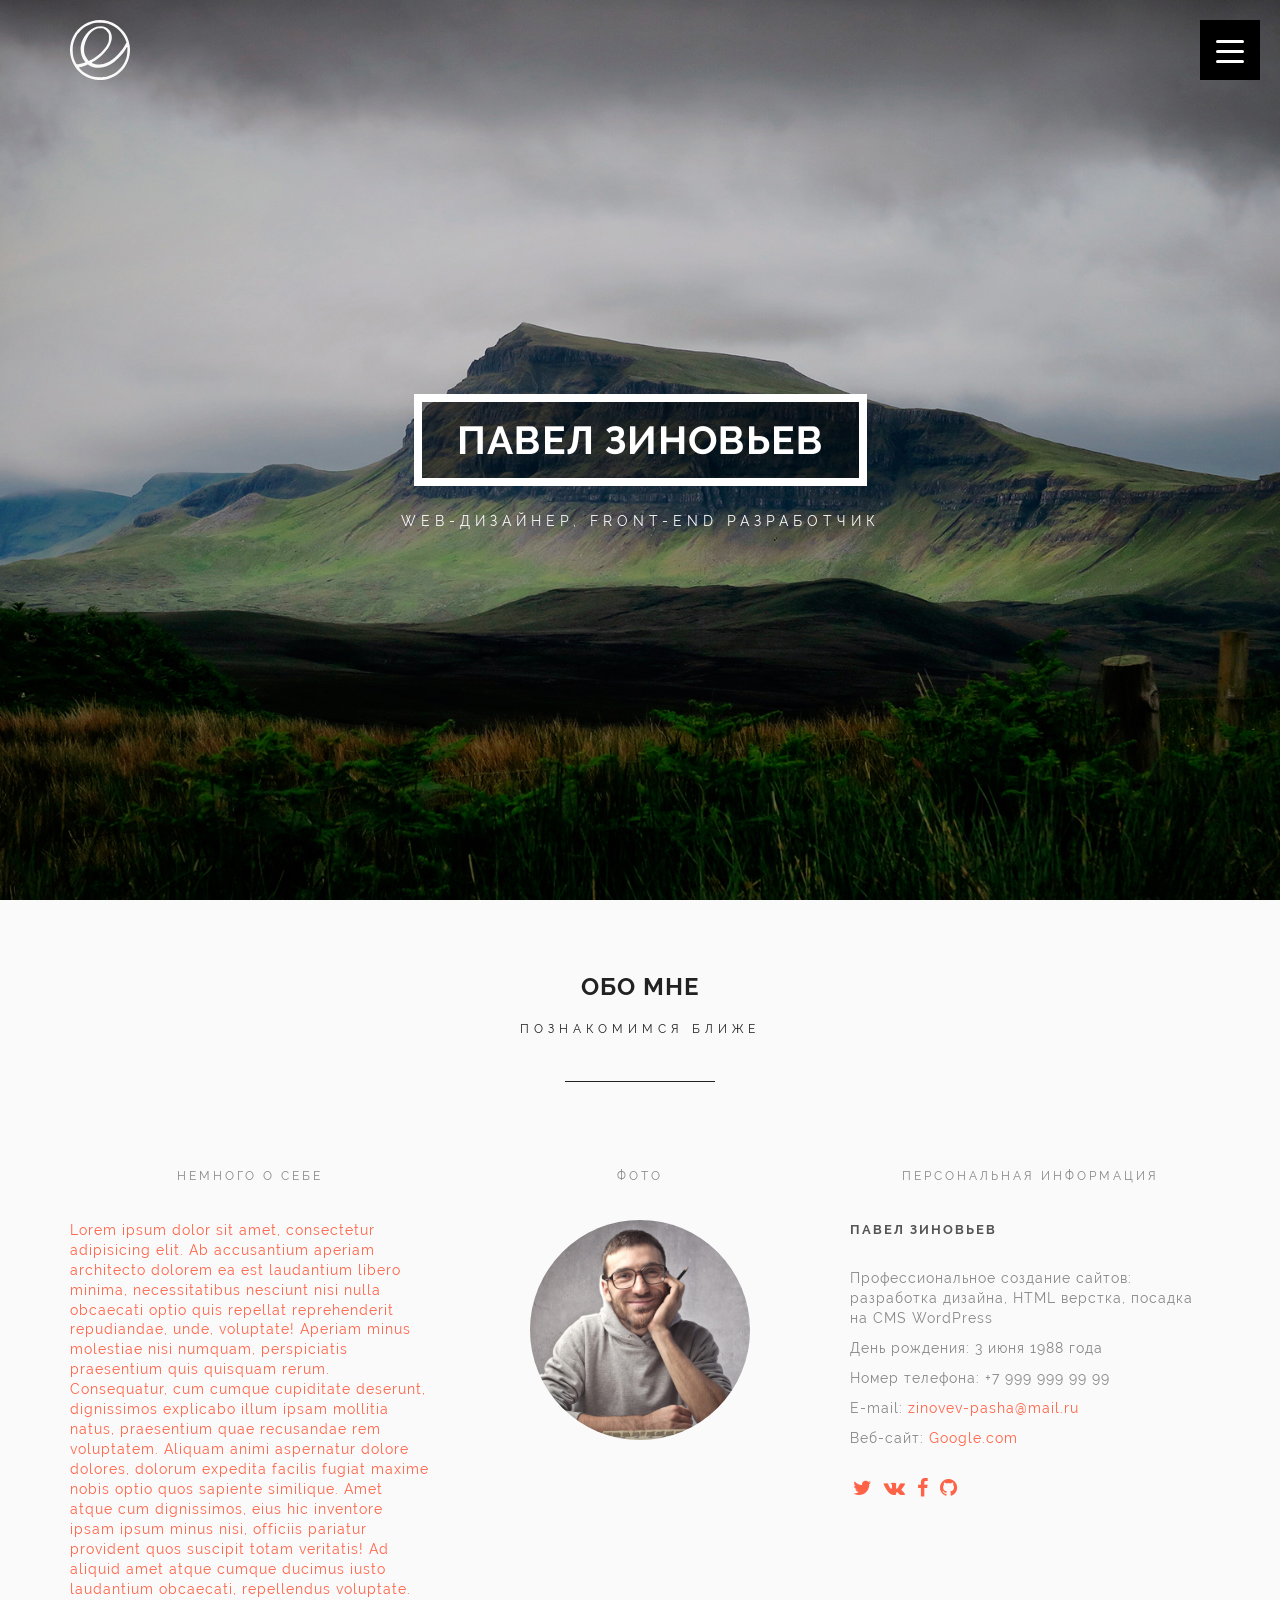
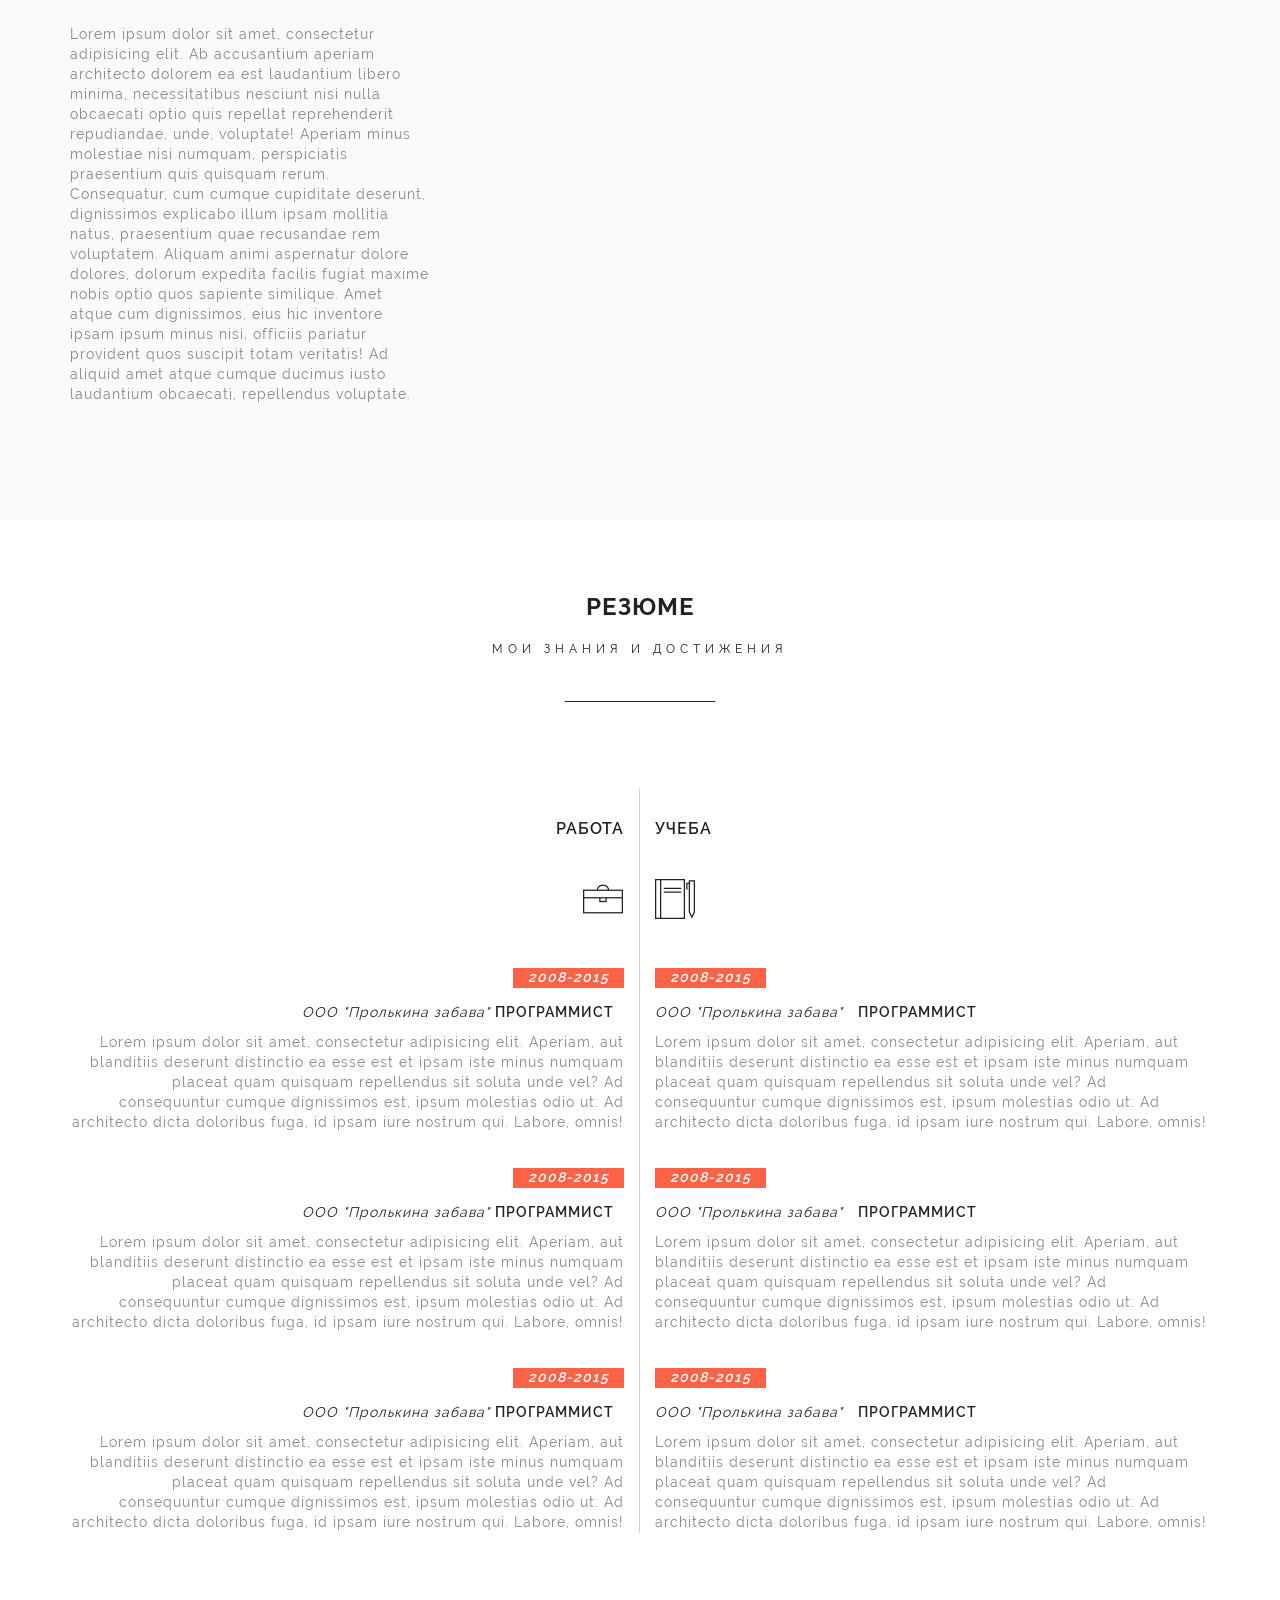
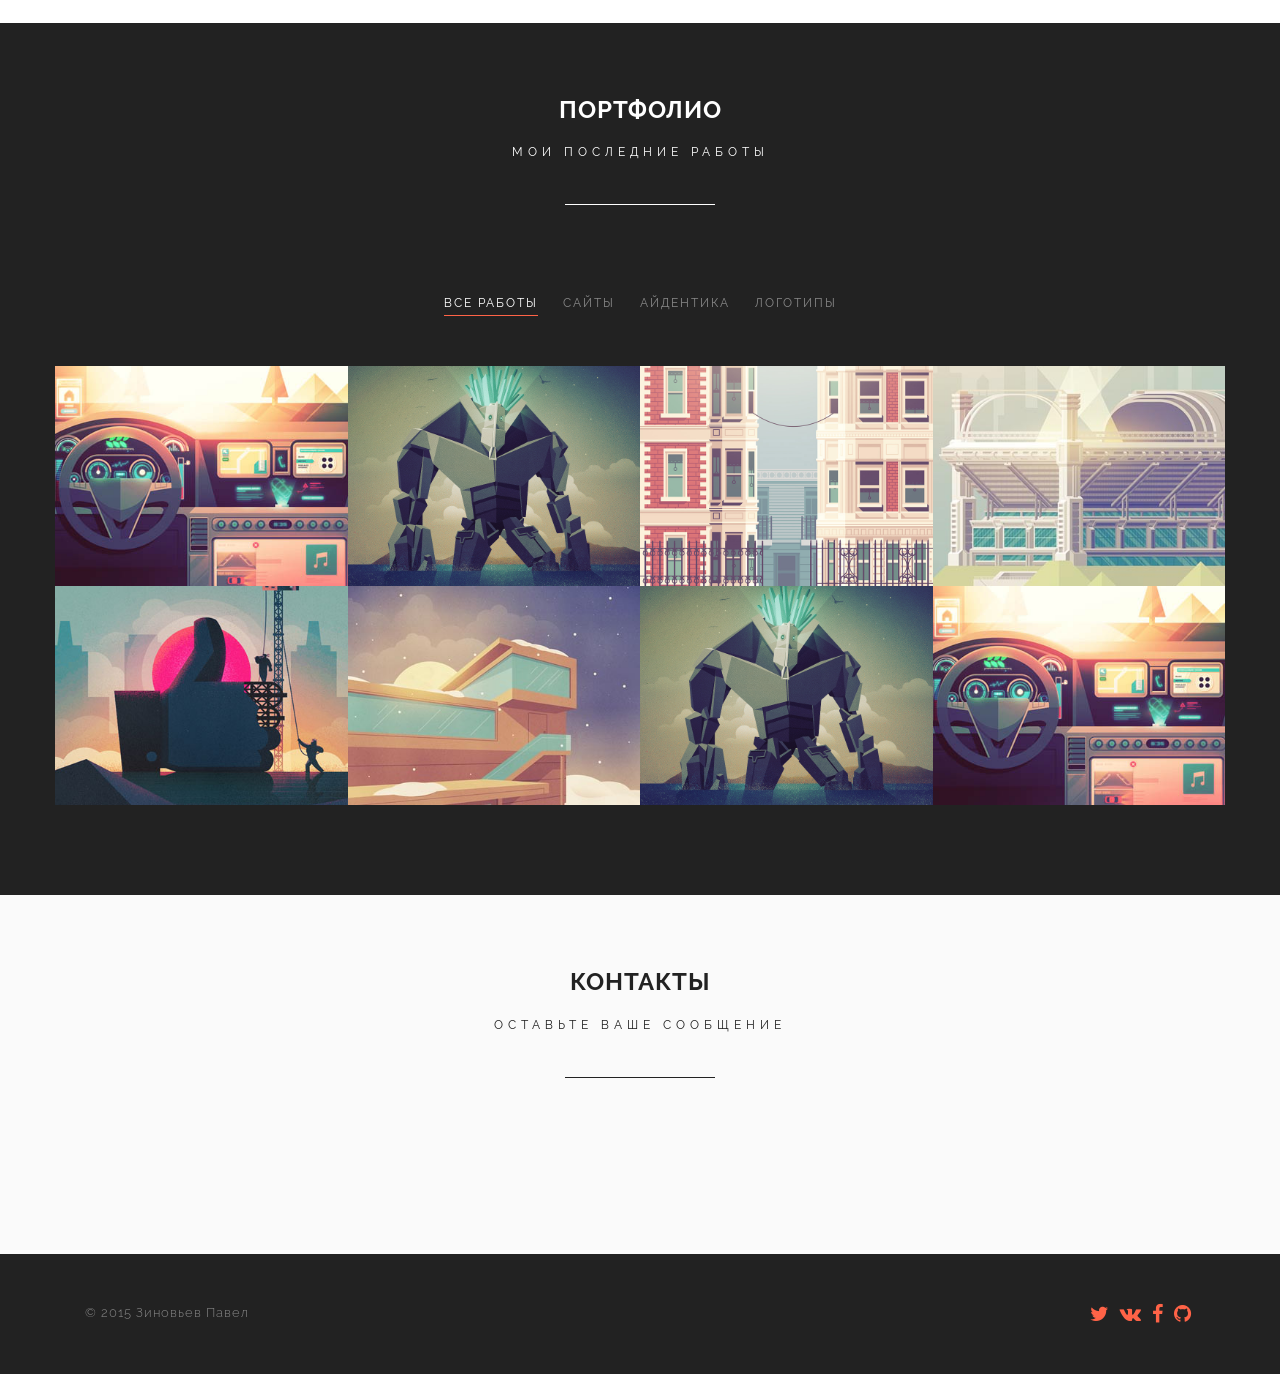
==== commit d507e60c: "Секция портфолио" ====
--- a/index.html
+++ b/index.html
@@ -175,7 +175,161 @@
 		<div class="section_content">
 			<div class="container">
 				<div class="row">
-
+					<div class="filter_div controls">
+						<ul>
+							<li class="filter active" data-filter="all">Все работы</li>
+							<li class="filter" data-filter=".category_1">Сайты</li>
+							<li class="filter" data-filter=".category_2">Айдентика</li>
+							<li class="filter" data-filter=".category_3">Логотипы</li>
+						</ul>
+					</div>
+
+					<div id="portfolio_grid">
+						<div class="mix col-md-3 col-sm-6 col-xs-6 portfolio_item category_1">
+							<img src="img/portfolio-images/1.jpg" alt="Alt">
+							<div class="port_item_cont">
+								<h3>Заголовок работы</h3>
+								<p>Описание работы</p>
+								<a class="popup_content" href="#">Посмотреть</a>
+							</div>
+							<div class="hidden">
+								<div class="port_descr">
+									<div class="modal-box-content">
+										<button class="mfp-close" type="button" title="Close (Esc)">x</button>
+										<h3>Заголовок работы</h3>
+										<p>Lorem ipsum dolor sit amet, consectetur adipisicing elit. Amet, in laborum. Accusamus, aperiam consequuntur cumque dignissimos harum sapiente unde vel!</p>
+										<img src="img/portfolio-images/1.jpg" alt="Alt">
+									</div>
+								</div>
+							</div>
+						</div>
+						<div class="mix col-md-3 col-sm-6 col-xs-6 portfolio_item category_2">
+							<img src="img/portfolio-images/2.jpg" alt="Alt">
+							<div class="port_item_cont">
+								<h3>Заголовок работы</h3>
+								<p>Описание работы</p>
+								<a class="popup_content" href="#">Посмотреть</a>
+								<div class="hidden">
+									<div class="port_descr">
+										<div class="modal-box-content">
+											<button class="mfp-close" type="button" title="Close (Esc)">x</button>
+											<h3>Заголовок работы</h3>
+											<p>Lorem ipsum dolor sit amet, consectetur adipisicing elit. Amet, in laborum. Accusamus, aperiam consequuntur cumque dignissimos harum sapiente unde vel!</p>
+											<img src="img/portfolio-images/2.jpg" alt="Alt">
+										</div>
+									</div>
+								</div>
+							</div>
+						</div>
+						<div class="mix col-md-3 col-sm-6 col-xs-6 portfolio_item category_3">
+							<img src="img/portfolio-images/3.jpg" alt="Alt">
+							<div class="port_item_cont">
+								<h3>Заголовок работы</h3>
+								<p>Описание работы</p>
+								<a class="popup_content" href="#">Посмотреть</a>
+								<div class="hidden">
+									<div class="port_descr">
+										<div class="modal-box-content">
+											<button class="mfp-close" type="button" title="Close (Esc)">x</button>
+											<h3>Заголовок работы</h3>
+											<p>Lorem ipsum dolor sit amet, consectetur adipisicing elit. Amet, in laborum. Accusamus, aperiam consequuntur cumque dignissimos harum sapiente unde vel!</p>
+											<img src="img/portfolio-images/3.jpg" alt="Alt">
+										</div>
+									</div>
+								</div>
+							</div>
+						</div>
+						<div class="mix col-md-3 col-sm-6 col-xs-6 portfolio_item category_1">
+							<img src="img/portfolio-images/4.jpg" alt="Alt">
+							<div class="port_item_cont">
+								<h3>Заголовок работы</h3>
+								<p>Описание работы</p>
+								<a class="popup_content" href="#">Посмотреть</a>
+								<div class="hidden">
+									<div class="port_descr">
+										<div class="modal-box-content">
+											<button class="mfp-close" type="button" title="Close (Esc)">x</button>
+											<h3>Заголовок работы</h3>
+											<p>Lorem ipsum dolor sit amet, consectetur adipisicing elit. Amet, in laborum. Accusamus, aperiam consequuntur cumque dignissimos harum sapiente unde vel!</p>
+											<img src="img/portfolio-images/4.jpg" alt="Alt">
+										</div>
+									</div>
+								</div>
+							</div>
+						</div>
+						<div class="mix col-md-3 col-sm-6 col-xs-6 portfolio_item category_2">
+							<img src="img/portfolio-images/5.jpg" alt="Alt">
+							<div class="port_item_cont">
+								<h3>Заголовок работы</h3>
+								<p>Описание работы</p>
+								<a class="popup_content" href="#">Посмотреть</a>
+								<div class="hidden">
+									<div class="port_descr">
+										<div class="modal-box-content">
+											<button class="mfp-close" type="button" title="Close (Esc)">x</button>
+											<h3>Заголовок работы</h3>
+											<p>Lorem ipsum dolor sit amet, consectetur adipisicing elit. Amet, in laborum. Accusamus, aperiam consequuntur cumque dignissimos harum sapiente unde vel!</p>
+											<img src="img/portfolio-images/5.jpg" alt="Alt">
+										</div>
+									</div>
+								</div>
+							</div>
+						</div>
+						<div class="mix col-md-3 col-sm-6 col-xs-6 portfolio_item category_3">
+							<img src="img/portfolio-images/6.jpg" alt="Alt">
+							<div class="port_item_cont">
+								<h3>Заголовок работы</h3>
+								<p>Описание работы</p>
+								<a class="popup_content" href="#">Посмотреть</a>
+								<div class="hidden">
+									<div class="port_descr">
+										<div class="modal-box-content">
+											<button class="mfp-close" type="button" title="Close (Esc)">x</button>
+											<h3>Заголовок работы</h3>
+											<p>Lorem ipsum dolor sit amet, consectetur adipisicing elit. Amet, in laborum. Accusamus, aperiam consequuntur cumque dignissimos harum sapiente unde vel!</p>
+											<img src="img/portfolio-images/6.jpg" alt="Alt">
+										</div>
+									</div>
+								</div>
+							</div>
+						</div>
+						<div class="mix col-md-3 col-sm-6 col-xs-6 portfolio_item category_1">
+							<img src="img/portfolio-images/2.jpg" alt="Alt">
+							<div class="port_item_cont">
+								<h3>Заголовок работы</h3>
+								<p>Описание работы</p>
+								<a class="popup_content" href="#">Посмотреть</a>
+								<div class="hidden">
+									<div class="port_descr">
+										<div class="modal-box-content">
+											<button class="mfp-close" type="button" title="Close (Esc)">x</button>
+											<h3>Заголовок работы</h3>
+											<p>Lorem ipsum dolor sit amet, consectetur adipisicing elit. Amet, in laborum. Accusamus, aperiam consequuntur cumque dignissimos harum sapiente unde vel!</p>
+											<img src="img/portfolio-images/2.jpg" alt="Alt">
+										</div>
+									</div>
+								</div>
+							</div>
+						</div>
+						<div class="mix col-md-3 col-sm-6 col-xs-6 portfolio_item category_3">
+							<img src="img/portfolio-images/1.jpg" alt="Alt">
+							<div class="port_item_cont">
+								<h3>Заголовок работы</h3>
+								<p>Описание работы</p>
+								<a class="popup_content" href="#">Посмотреть</a>
+								<div class="hidden">
+									<div class="port_descr">
+										<div class="modal-box-content">
+											<button class="mfp-close" type="button" title="Close (Esc)">x</button>
+											<h3>Заголовок работы</h3>
+											<p>Lorem ipsum dolor sit amet, consectetur adipisicing elit. Amet, in laborum. Accusamus, aperiam consequuntur cumque dignissimos harum sapiente unde vel!</p>
+											<img src="img/portfolio-images/1.jpg" alt="Alt">
+										</div>
+									</div>
+								</div>
+							</div>
+						</div>
+					</div>
 				</div>
 			</div>
 		</div>
@@ -201,6 +355,14 @@
 		<div class="container">
 			<div class="col-md-12">
 				&copy; 2015 Зиновьев Павел
+				<div class="social_wrap">
+					<ul>
+						<li><a href="#" target="_blank"><i class="fa fa-twitter"></i></a></li>
+						<li><a href="#" target="_blank"><i class="fa fa-vk"></i></a></li>
+						<li><a href="#" target="_blank"><i class="fa fa-facebook"></i></a></li>
+						<li><a href="#" target="_blank"><i class="fa fa-github"></i></a></li>
+					</ul>
+				</div>
 			</div>
 		</div>
 	</footer>
--- a/css/main.css
+++ b/css/main.css
@@ -1,3 +1,3 @@
-body{font-family:"Raleway",sans-serif;font-weight:normal;font-size:14px;min-width:320px;position:relative;line-height:1.42857;-webkit-font-smoothing:antialised}body input:focus:required:invalid,body textarea:focus:required:invalid{color:red}body input:required:valid,body textarea:required:valid{color:green}.hidden{display:none}section,.main-head{position:relative}.main-head{min-height:620px;padding-top:20px}.logo_container{float:left}.logo_container svg{width:60px;height:60px;position:relative;z-index:100}.toggle-mnu{background-color:#000;width:60px;height:60px;float:right;position:fixed;z-index:100;border:none;right:20px;top:20px}.toggle-mnu span{display:block}.sandwich{width:28px;height:28px;position:absolute;top:8px;bottom:0;left:0;right:0;margin:auto;z-index:200}.sw-topper{position:relative;top:0;width:28px;height:3px;background:#fff;border:none;border-radius:4px 4px 4px 4px;-webkit-transition:top .2s,-webkit-transform .5s;transition:top .2s,-webkit-transform .5s;transition:transform .5s,top .2s;transition:transform .5s,top .2s,-webkit-transform .5s;display:block}.sw-bottom{position:relative;width:28px;height:3px;top:6.6px;background:#fff;border:none;border-radius:4px 4px 4px 4px;-webkit-transition:top .2s,-webkit-transform .5s;transition:top .2s,-webkit-transform .5s;transition:transform .5s,top .2s;transition:transform .5s,top .2s,-webkit-transform .5s;-webkit-transition-delay:.2s,0s;transition-delay:.2s,0s}.sw-footer{position:relative;width:28px;height:3px;top:13.5px;background:#fff;border:none;border-radius:4px 4px 4px 4px;-webkit-transition:all .5s;transition:all .5s;-webkit-transition-delay:.1s;transition-delay:.1s}.sandwich.active .sw-topper{top:9px;-webkit-transform:rotate(-45deg);transform:rotate(-45deg)}.sandwich.active .sw-bottom{top:6px;-webkit-transform:rotate(45deg);transform:rotate(45deg)}.sandwich.active .sw-footer{opacity:0;top:0;-webkit-transform:rotate(180deg);transform:rotate(180deg)}.top_mnu{position:fixed;width:100%;height:100%;background-color:rgba(0,0,0,0.75);z-index:50;right:0;top:0;display:none}.top_mnu ul,.top_mnu li{list-style-type:none;padding:0;margin:0}.top_mnu ul{margin-top:180px;text-align:center}.top_mnu ul li:nth-child(1) a{-webkit-animation-duration:.5s;animation-duration:.5s}.top_mnu ul li:nth-child(2) a{-webkit-animation-duration:1s;animation-duration:1s}.top_mnu ul li:nth-child(3) a{-webkit-animation-duration:1.5s;animation-duration:1.5s}.top_mnu ul li:nth-child(4) a{-webkit-animation-duration:2s;animation-duration:2s}.top_mnu ul a{color:#fff;display:block;padding:20px 0;text-transform:uppercase;font-size:12px;-webkit-transition:all .5s ease;transition:all .5s ease}.top_wrapper{display:table;width:100%;height:100%;position:absolute;top:0;left:0;z-index:10}.top_wrapper .top_descr{display:table-row}.top_wrapper .top_descr .top_centered{display:table-cell;text-align:center;vertical-align:middle}.top_wrapper .top_text{display:inline-block}.top_wrapper .top_text h1{display:inline-block;padding:10px 35px;color:#fff;border:8px solid #fff;text-transform:uppercase;font-weight:bold;font-size:2.8em;background-color:rgba(0,0,0,0.4);margin-left:20px;margin-right:20px;-webkit-animation-delay:.5s;animation-delay:.5s}.top_wrapper .top_text p{margin:0;text-transform:uppercase;-webkit-animation-delay:1s;animation-delay:1s}.h_opacify{opacity:.3;-webkit-transition:all .2s ease;transition:all .2s ease}section{padding:70px 0 90px}section h2{text-align:center;font-size:24px;text-transform:uppercase;margin:0 0 15px}section .personal_header{font-size:13px;text-align:left;margin-bottom:30px;color:#555}section h3{text-align:center;text-transform:uppercase;font-weight:400;font-size:12px;margin-top:0;margin-bottom:35px}.s_descr_wrap{text-align:center}.s_descr_wrap .s_descr{display:inline-block;text-transform:uppercase;font-size:12px;position:relative;margin-bottom:130px}.s_descr_wrap .s_descr::after{content:"";width:150px;height:1px;position:absolute;left:50%;margin-left:-75px;margin-top:60px}.main_footer{padding:50px 0;font-size:13px;font-weight:300}.person{text-align:center;margin-bottom:35px}.person img{max-width:220px;display:inline-block;border-radius:50%}.s_about p{margin-bottom:25px}.s_about ul,.s_about li{margin:0;padding:0;list-style-type:none}.s_about li{margin-bottom:10px}.s_about .social_wrap{margin-top:25px}.social_wrap li{display:inline-block;font-size:20px;padding:0 3px}.resume_container .left{text-align:left}.resume_container .left h3{text-align:left}.resume_container .right{text-align:right;border-right:1px solid #d2d2d2}.resume_container .right h3{text-align:right}.resume_container h3{margin-top:30px}.resume_container .resume_item{margin-bottom:35px}.resume_container .resume_item .year{color:#fff;font-weight:600;font-style:italic;display:inline-block;padding:0 15px;margin-bottom:15px}.resume_container .resume_item strong{font-weight:600;font-style:normal;text-transform:uppercase}.resume_container .resume_item .resume_description{font-style:italic}.resume_container .resume_item p{margin-top:10px}.resume_container .resume_item:last-child{margin-bottom:0}.resume_container .resume_item:last-child p{margin-bottom:0}
+body{font-family:"Raleway",sans-serif;font-weight:normal;font-size:14px;min-width:320px;position:relative;line-height:1.42857;-webkit-font-smoothing:antialised}body input:focus:required:invalid,body textarea:focus:required:invalid{color:red}body input:required:valid,body textarea:required:valid{color:green}.hidden{display:none}section,.main-head{position:relative}.main-head{min-height:620px;padding-top:20px}.logo_container{float:left}.logo_container svg{width:60px;height:60px;position:relative;z-index:100}.toggle-mnu{background-color:#000;width:60px;height:60px;float:right;position:fixed;z-index:100;border:none;right:20px;top:20px}.toggle-mnu span{display:block}.sandwich{width:28px;height:28px;position:absolute;top:8px;bottom:0;left:0;right:0;margin:auto;z-index:200}.sw-topper{position:relative;top:0;width:28px;height:3px;background:#fff;border:none;border-radius:4px 4px 4px 4px;-webkit-transition:top .2s,-webkit-transform .5s;transition:top .2s,-webkit-transform .5s;transition:transform .5s,top .2s;transition:transform .5s,top .2s,-webkit-transform .5s;display:block}.sw-bottom{position:relative;width:28px;height:3px;top:6.6px;background:#fff;border:none;border-radius:4px 4px 4px 4px;-webkit-transition:top .2s,-webkit-transform .5s;transition:top .2s,-webkit-transform .5s;transition:transform .5s,top .2s;transition:transform .5s,top .2s,-webkit-transform .5s;-webkit-transition-delay:.2s,0s;transition-delay:.2s,0s}.sw-footer{position:relative;width:28px;height:3px;top:13.5px;background:#fff;border:none;border-radius:4px 4px 4px 4px;-webkit-transition:all .5s;transition:all .5s;-webkit-transition-delay:.1s;transition-delay:.1s}.sandwich.active .sw-topper{top:9px;-webkit-transform:rotate(-45deg);transform:rotate(-45deg)}.sandwich.active .sw-bottom{top:6px;-webkit-transform:rotate(45deg);transform:rotate(45deg)}.sandwich.active .sw-footer{opacity:0;top:0;-webkit-transform:rotate(180deg);transform:rotate(180deg)}.top_mnu{position:fixed;width:100%;height:100%;background-color:rgba(0,0,0,0.75);z-index:50;right:0;top:0;display:none}.top_mnu ul,.top_mnu li{list-style-type:none;padding:0;margin:0}.top_mnu ul{margin-top:180px;text-align:center}.top_mnu ul li:nth-child(1) a{-webkit-animation-duration:.5s;animation-duration:.5s}.top_mnu ul li:nth-child(2) a{-webkit-animation-duration:1s;animation-duration:1s}.top_mnu ul li:nth-child(3) a{-webkit-animation-duration:1.5s;animation-duration:1.5s}.top_mnu ul li:nth-child(4) a{-webkit-animation-duration:2s;animation-duration:2s}.top_mnu ul a{color:#fff;display:block;padding:20px 0;text-transform:uppercase;font-size:12px;-webkit-transition:all .5s ease;transition:all .5s ease}.top_wrapper{display:table;width:100%;height:100%;position:absolute;top:0;left:0;z-index:10}.top_wrapper .top_descr{display:table-row}.top_wrapper .top_descr .top_centered{display:table-cell;text-align:center;vertical-align:middle}.top_wrapper .top_text{display:inline-block}.top_wrapper .top_text h1{display:inline-block;padding:10px 35px;color:#fff;border:8px solid #fff;text-transform:uppercase;font-weight:bold;font-size:2.8em;background-color:rgba(0,0,0,0.4);margin-left:20px;margin-right:20px;-webkit-animation-delay:.5s;animation-delay:.5s}.top_wrapper .top_text p{margin:0;text-transform:uppercase;-webkit-animation-delay:1s;animation-delay:1s}.h_opacify{opacity:.3;-webkit-transition:all .2s ease;transition:all .2s ease}section{padding:70px 0 90px}section h2{text-align:center;font-size:24px;text-transform:uppercase;margin:0 0 15px}section .personal_header{font-size:13px;text-align:left;margin-bottom:30px;color:#555}section h3{text-align:center;text-transform:uppercase;font-weight:400;font-size:12px;margin-top:0;margin-bottom:35px}.s_descr_wrap{text-align:center}.s_descr_wrap .s_descr{display:inline-block;text-transform:uppercase;font-size:12px;position:relative;margin-bottom:130px}.s_descr_wrap .s_descr::after{content:"";width:150px;height:1px;position:absolute;left:50%;margin-left:-75px;margin-top:60px}.main_footer{padding:50px 0;font-size:13px;font-weight:300}.main_footer .social_wrap{float:right;line-height:0}.main_footer .social_wrap ul{margin:0}.person{text-align:center;margin-bottom:35px}.person img{max-width:220px;display:inline-block;border-radius:50%}.s_about p{margin-bottom:25px}.s_about ul,.s_about li{margin:0;padding:0;list-style-type:none}.s_about li{margin-bottom:10px}.s_about .social_wrap{margin-top:25px}.social_wrap li{display:inline-block;font-size:20px;padding:0 3px}.resume_container .left{text-align:left}.resume_container .left h3{text-align:left}.resume_container .right{text-align:right;border-right:1px solid #d2d2d2}.resume_container .right h3{text-align:right}.resume_container h3{margin-top:30px}.resume_container .resume_item{margin-bottom:35px}.resume_container .resume_item .year{color:#fff;font-weight:600;font-style:italic;display:inline-block;padding:0 15px;margin-bottom:15px}.resume_container .resume_item strong{font-weight:600;font-style:normal;text-transform:uppercase}.resume_container .resume_item .resume_description{font-style:italic}.resume_container .resume_item p{margin-top:10px}.resume_container .resume_item:last-child{margin-bottom:0}.resume_container .resume_item:last-child p{margin-bottom:0}.s_portfolio ul,.s_portfolio li{list-style-type:none;padding:0;margin:0;text-align:center}.s_portfolio li{display:inline-block;margin:0 10px;text-transform:uppercase;font-size:12px;cursor:pointer;line-height:2}.s_portfolio ul{margin-bottom:50px}.portfolio_item{display:none;padding:0}.portfolio_item img{width:100%}.portfolio_item .port_item_cont{position:absolute;top:0;left:0;width:100%;height:100%;background-color:rgba(0,0,0,0.8);text-align:center;padding-top:15%;opacity:0;-webkit-transition:all .5s;transition:all .5s}.portfolio_item .port_item_cont h3{color:#fff;margin-bottom:0}.portfolio_item .port_item_cont a{background-color:transparent;border:1px solid #fff;padding:10px 20px;display:inline-block}.portfolio_item:hover .port_item_cont{opacity:1;padding-top:20%}.port_descr{background-color:#fff;max-width:500px;margin:auto}.port_descr p,.port_descr h3{padding:20px 20px 0 20px}.port_descr h3{text-align:center;text-transform:uppercase;font-weight:400;margin-top:20px;padding-top:25px;margin-bottom:0}.port_descr p{margin-top:0}.port_descr img{width:100%;margin-top:10px}.modal-box-content{position:relative}
 
 /*# sourceMappingURL=main.css.map */
--- a/css/skins/tomato.css
+++ b/css/skins/tomato.css
@@ -1,3 +1,3 @@
-body{color:#222;letter-spacing:1px}a{color:tomato}p,body .main_footer,.s_about li{color:#888}.color_element{color:tomato}.color_bg{background-color:tomato}.color_border{border-color:tomato}.bg_light{background-color:#FAFAFA}.bg_dark{background-color:#222;color:#fff}.bg_dark .s_descr::after{background-color:#fff}.bg_dark a{color:#fff}.loader{background:none repeat scroll 0 0 transparent;bottom:0;height:100%;left:0;position:fixed;right:0;top:0;width:100%;z-index:9999}.loader .loaderInner{background-image:url("../../img/loader.gif");background-repeat:no-repeat;background-position:center center;height:256px;width:256px;margin-top:-128px;margin-left:-128px;left:50%;top:50%;position:absolute}svg path{fill:#FAFAFA}.top_mnu a:hover{color:tomato;background-color:rgba(255,255,255,0.05)}.top_mnu a{letter-spacing:4px}.top_text p{color:#FAFAFA;letter-spacing:5px}.personal_header{letter-spacing:2px}.s_descr{letter-spacing:5px}.s_descr::after{background-color:#222}section h3{letter-spacing:3px;color:#888}.s_about p:nth-child(even){color:tomato}.resume_container h3{color:#222;letter-spacing:1px;font-size:16px;font-weight:600}.resume_container .left strong{margin-left:10px}.resume_container .right strong{margin-right:10px}.resume_icon{font-size:40px;margin-bottom:35px}.resume_item .year{background-color:tomato}.resume_item .resume_description{letter-spacing:1px}
+body{color:#222;letter-spacing:1px}a{color:tomato}p,body .main_footer,.s_about li{color:#888}.color_element{color:tomato}.color_bg{background-color:tomato}.color_border{border-color:tomato}.bg_light{background-color:#FAFAFA}.bg_dark{background-color:#222;color:#fff}.bg_dark .s_descr::after{background-color:#fff}.bg_dark a{color:#fff}.loader{background:none repeat scroll 0 0 transparent;bottom:0;height:100%;left:0;position:fixed;right:0;top:0;width:100%;z-index:9999}.loader .loaderInner{background-image:url("../../img/loader.gif");background-repeat:no-repeat;background-position:center center;height:256px;width:256px;margin-top:-128px;margin-left:-128px;left:50%;top:50%;position:absolute}svg path{fill:#FAFAFA}.top_mnu a:hover{color:tomato;background-color:rgba(255,255,255,0.05)}.top_mnu a{letter-spacing:4px}.top_text p{color:#FAFAFA;letter-spacing:5px}.personal_header{letter-spacing:2px}.s_descr{letter-spacing:5px}.s_descr::after{background-color:#222}section h3{letter-spacing:3px;color:#888}.s_about p:nth-child(even){color:tomato}.resume_container h3{color:#222;letter-spacing:1px;font-size:16px;font-weight:600}.resume_container .left strong{margin-left:10px}.resume_container .right strong{margin-right:10px}.resume_icon{font-size:40px;margin-bottom:35px}.resume_item .year{background-color:tomato}.resume_item .resume_description{letter-spacing:1px}.s_portfolio li{color:#888;letter-spacing:2px}.s_portfolio li.active{color:#fff;border-bottom:1px solid tomato}.s_portfolio .port_item_cont a{border-color:tomato;color:tomato}.main_footer a{color:tomato}
 
 /*# sourceMappingURL=tomato.css.map */
--- a/css/media.css
+++ b/css/media.css
@@ -28,6 +28,14 @@
 		font-size: 2em;
 		padding-left: 10px;
 		padding-right: 10px;
+	}
+	.main_footer .social_wrap{
+		float: left;
+		margin-top: 20px;
+		width: 100%;
+	}
+	.main_footer .social_wrap ul {
+		padding-left: 0;
 	}
 }
 
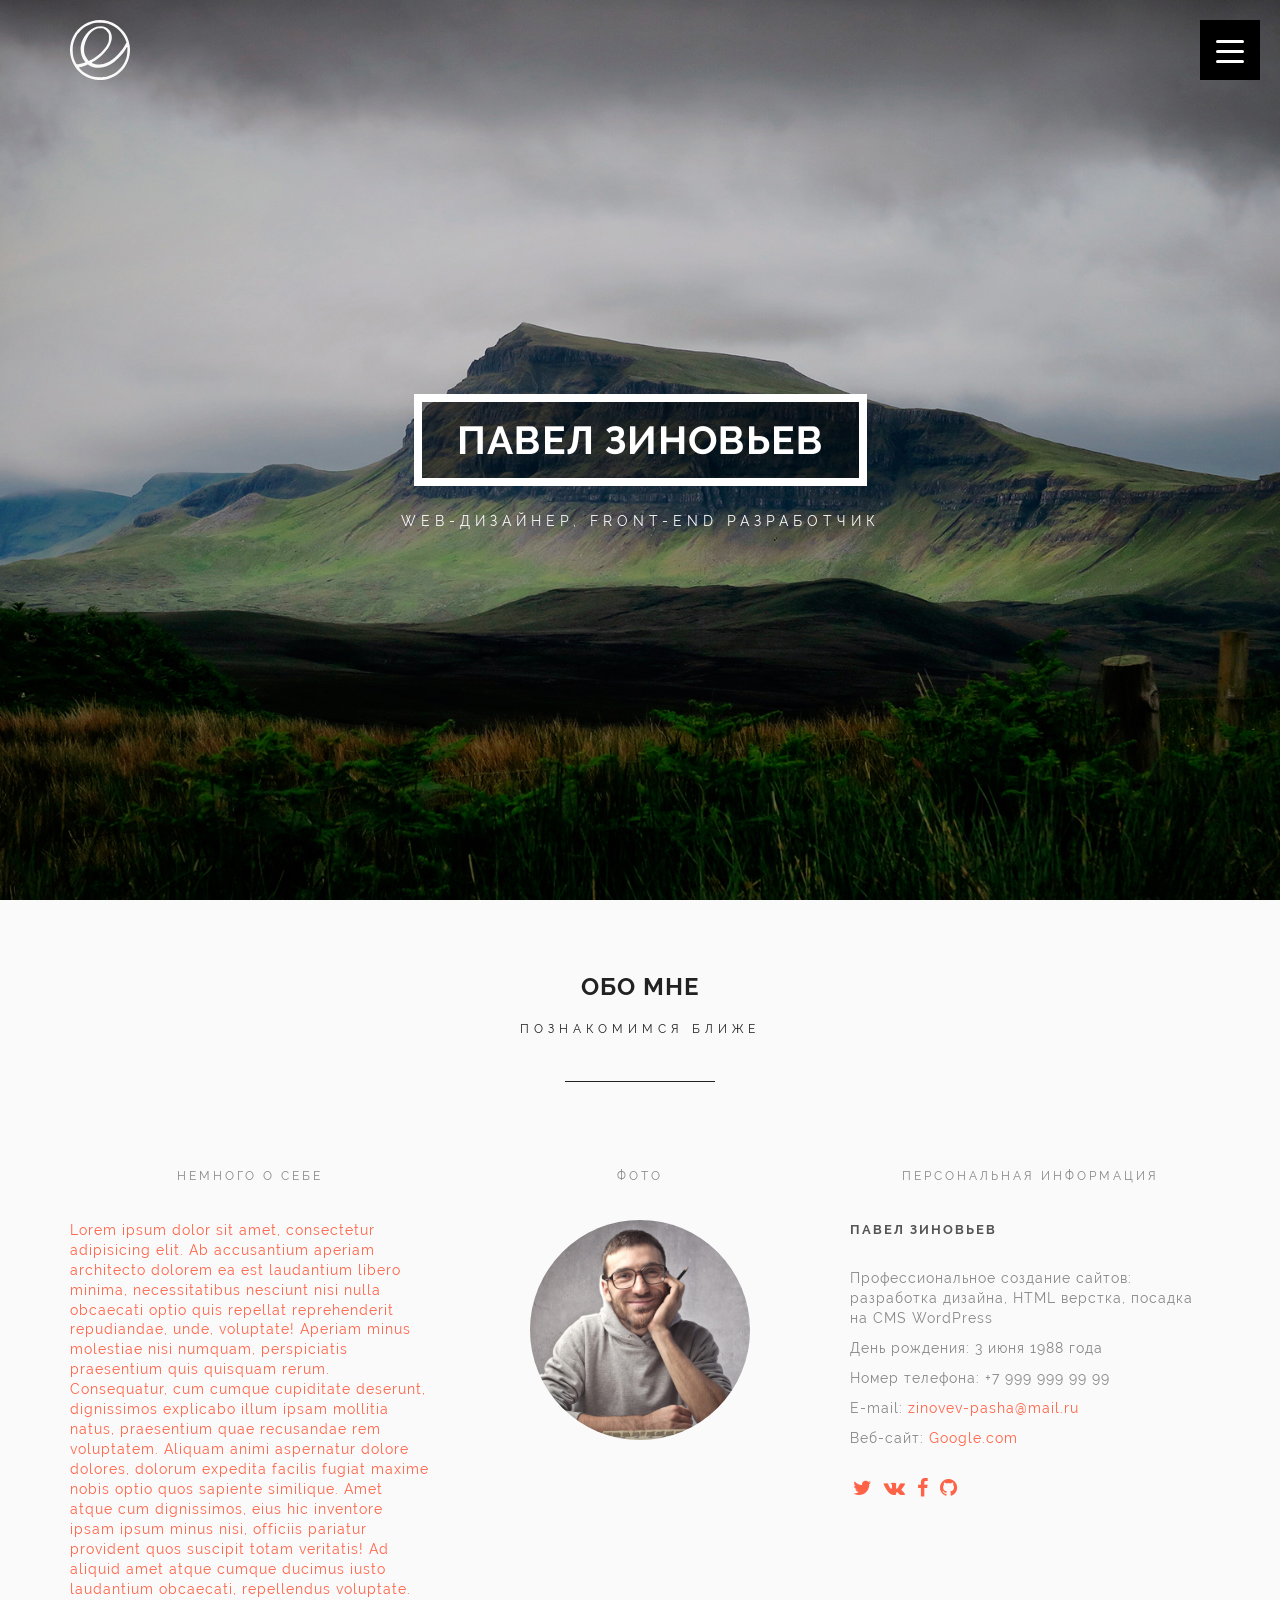
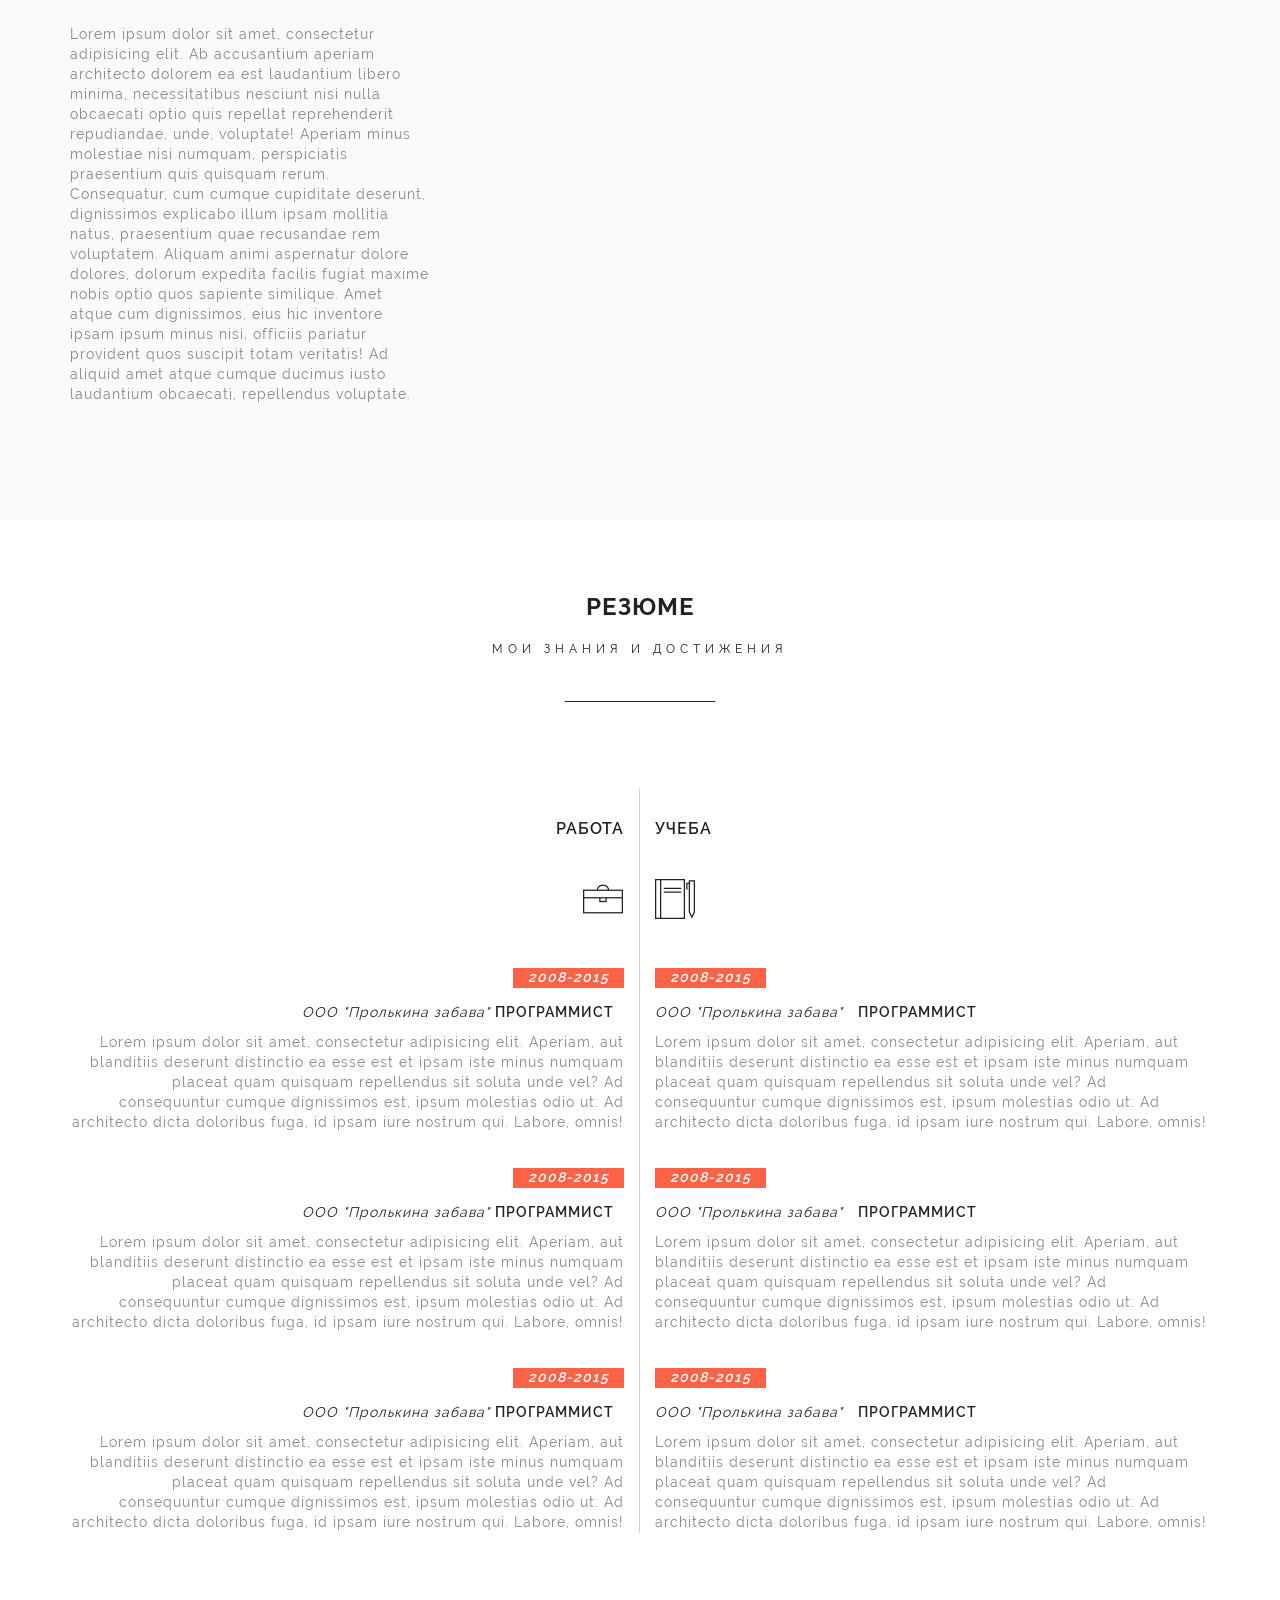
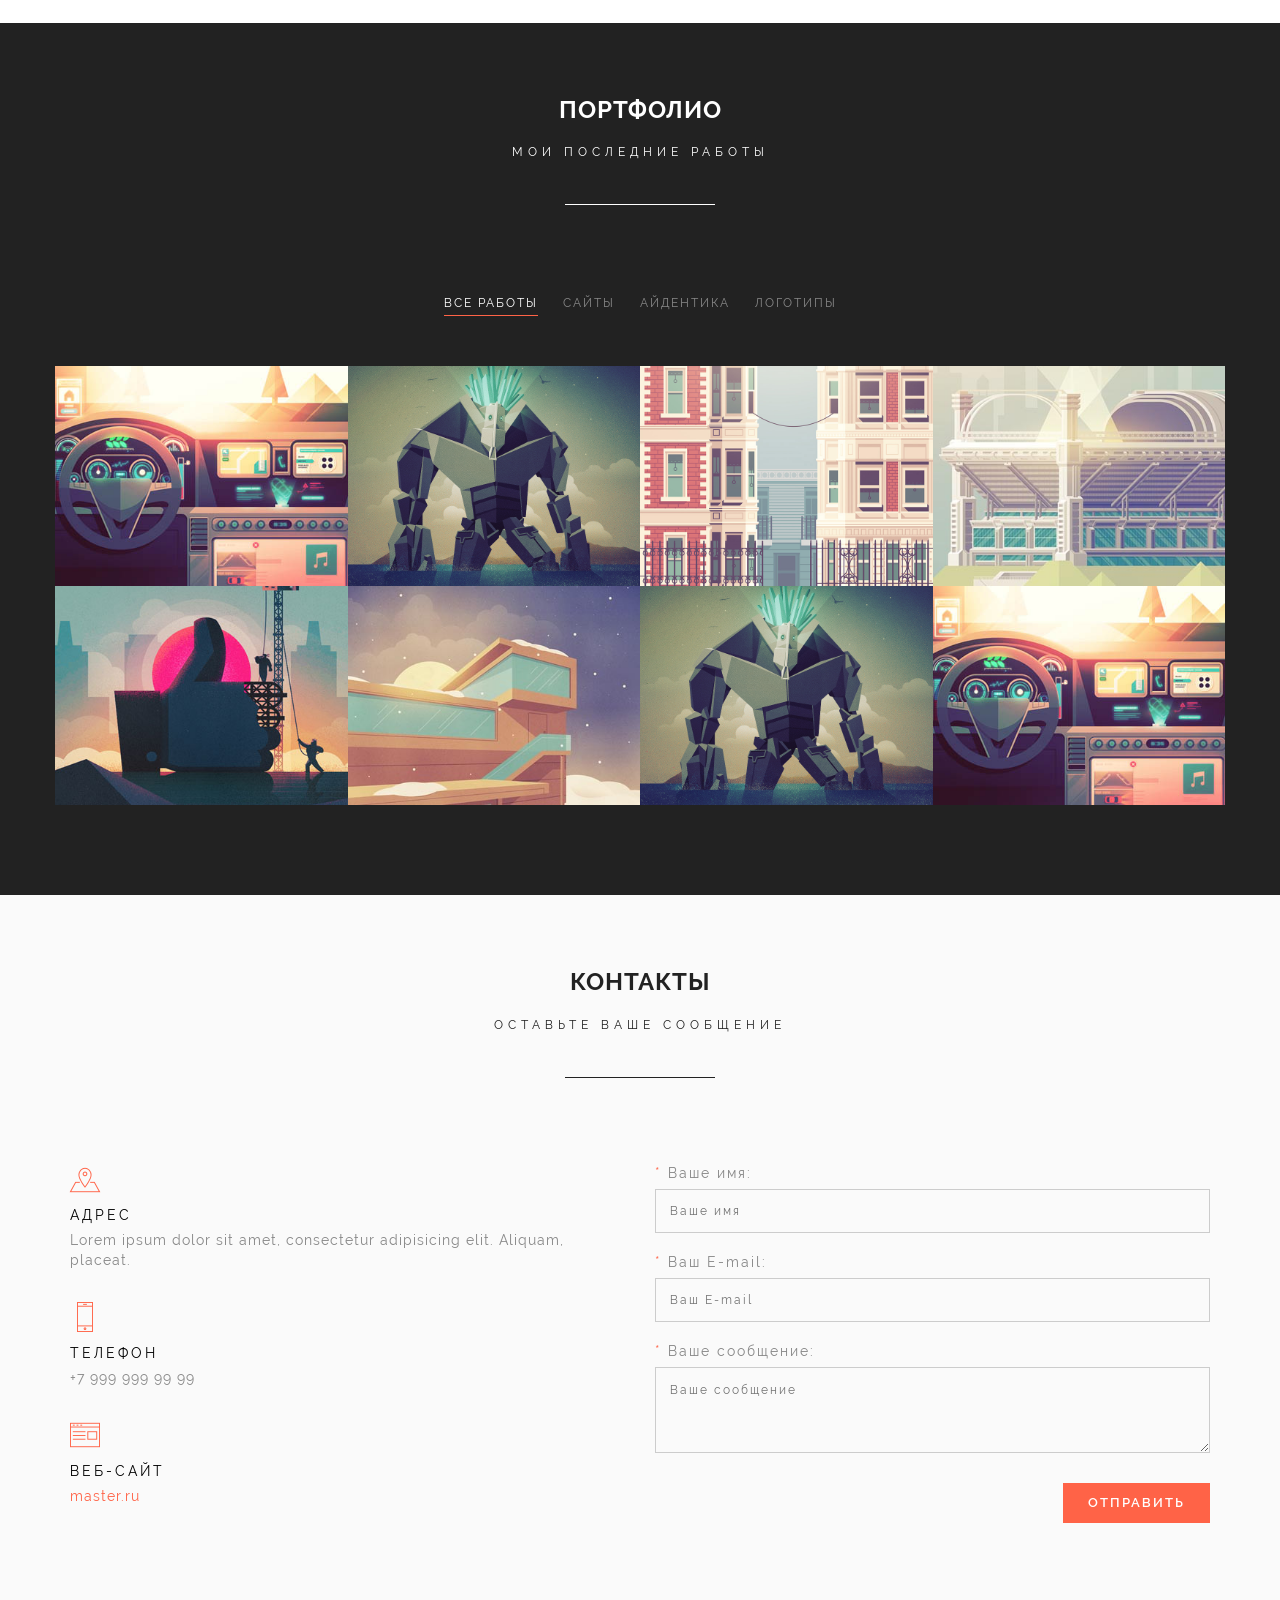
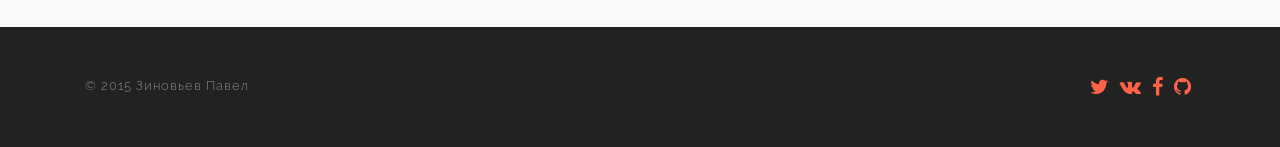
==== commit bf651c49: "Секция контакты" ====
--- a/index.html
+++ b/index.html
@@ -40,10 +40,10 @@
 					</button>
 					<div class="top_mnu">
 						<ul>
-							<li><a href="#">Обо мне</a></li>
-							<li><a href="#">Резюме</a></li>
-							<li><a href="#">Портфолио</a></li>
-							<li><a href="#">Контакты</a></li>
+							<li><a href="#about">Обо мне</a></li>
+							<li><a href="#resume">Резюме</a></li>
+							<li><a href="#portfolio">Портфолио</a></li>
+							<li><a href="#contacts">Контакты</a></li>
 						</ul>
 					</div>
 				</div>
@@ -345,7 +345,44 @@
 		<div class="section_content">
 			<div class="container">
 				<div class="row">
-
+					<div class="col-md-6 col-sm-6">
+						<div class="contact_box">
+							<div class="contacts_icon icon-basic-geolocalize-05"></div>
+							<h3>Адрес</h3>
+							<p>Lorem ipsum dolor sit amet, consectetur adipisicing elit. Aliquam, placeat.</p>
+						</div>
+						<div class="contact_box">
+							<div class="contacts_icon icon-basic-smartphone"></div>
+							<h3>Телефон</h3>
+							<p>+7 999 999 99 99</p>
+						</div>
+						<div class="contact_box">
+							<div class="contacts_icon icon-basic-webpage-img-txt"></div>
+							<h3>Веб-сайт</h3>
+							<p><a href="//google.com" target="_blank">master.ru</a></p>
+						</div>
+					</div>
+					<div class="col-md-6 col-sm-6">
+						<form action="https://formspree.io/zinovev-pasha@mail.ru" method="post" class="main_form" target="_blank" novalidate>
+							<label class="form-group">
+								<span class="color_element">*</span> Ваше имя:
+								<input type="text" name="name" placeholder="Ваше имя" data-validation-required-message="Вы не ввели имя" required >
+								<span class="help-block text-danger"></span>
+							</label>
+							<label class="form-group">
+								<span class="color_element">*</span> Ваш E-mail:
+								<input type="email" name="email" placeholder="Ваш E-mail" data-validation-required-message="Не корректно введен e-mail" required >
+								<span class="help-block text-danger"></span>
+							</label>
+							<label class="form-group">
+								<span class="color_element">*</span> Ваше сообщение:
+								<textarea name="message" placeholder="Ваше сообщение" data-validation-required-message="Вы не ввели сообщение" required></textarea>
+								<span class="help-block text-danger"></span>
+							</label>
+
+							<button>Отправить</button>
+						</form>
+					</div>
 				</div>
 			</div>
 		</div>
@@ -382,6 +419,7 @@
 	<script src="libs/scroll2id/PageScroll2id.min.js"></script>
 	<script src="libs/waypoints/waypoints.min.js"></script>
 	<script src="libs/animate/animate-css.js"></script>
+	<script src="libs/jqBootstrapValidation/jqBootstrapValidation.js"></script>
 	<script src="js/common.js"></script>
 	<!-- Yandex.Metrika counter --><!-- /Yandex.Metrika counter -->
 	<!-- Google Analytics counter --><!-- /Google Analytics counter -->
--- a/css/main.css
+++ b/css/main.css
@@ -1,3 +1,3 @@
-body{font-family:"Raleway",sans-serif;font-weight:normal;font-size:14px;min-width:320px;position:relative;line-height:1.42857;-webkit-font-smoothing:antialised}body input:focus:required:invalid,body textarea:focus:required:invalid{color:red}body input:required:valid,body textarea:required:valid{color:green}.hidden{display:none}section,.main-head{position:relative}.main-head{min-height:620px;padding-top:20px}.logo_container{float:left}.logo_container svg{width:60px;height:60px;position:relative;z-index:100}.toggle-mnu{background-color:#000;width:60px;height:60px;float:right;position:fixed;z-index:100;border:none;right:20px;top:20px}.toggle-mnu span{display:block}.sandwich{width:28px;height:28px;position:absolute;top:8px;bottom:0;left:0;right:0;margin:auto;z-index:200}.sw-topper{position:relative;top:0;width:28px;height:3px;background:#fff;border:none;border-radius:4px 4px 4px 4px;-webkit-transition:top .2s,-webkit-transform .5s;transition:top .2s,-webkit-transform .5s;transition:transform .5s,top .2s;transition:transform .5s,top .2s,-webkit-transform .5s;display:block}.sw-bottom{position:relative;width:28px;height:3px;top:6.6px;background:#fff;border:none;border-radius:4px 4px 4px 4px;-webkit-transition:top .2s,-webkit-transform .5s;transition:top .2s,-webkit-transform .5s;transition:transform .5s,top .2s;transition:transform .5s,top .2s,-webkit-transform .5s;-webkit-transition-delay:.2s,0s;transition-delay:.2s,0s}.sw-footer{position:relative;width:28px;height:3px;top:13.5px;background:#fff;border:none;border-radius:4px 4px 4px 4px;-webkit-transition:all .5s;transition:all .5s;-webkit-transition-delay:.1s;transition-delay:.1s}.sandwich.active .sw-topper{top:9px;-webkit-transform:rotate(-45deg);transform:rotate(-45deg)}.sandwich.active .sw-bottom{top:6px;-webkit-transform:rotate(45deg);transform:rotate(45deg)}.sandwich.active .sw-footer{opacity:0;top:0;-webkit-transform:rotate(180deg);transform:rotate(180deg)}.top_mnu{position:fixed;width:100%;height:100%;background-color:rgba(0,0,0,0.75);z-index:50;right:0;top:0;display:none}.top_mnu ul,.top_mnu li{list-style-type:none;padding:0;margin:0}.top_mnu ul{margin-top:180px;text-align:center}.top_mnu ul li:nth-child(1) a{-webkit-animation-duration:.5s;animation-duration:.5s}.top_mnu ul li:nth-child(2) a{-webkit-animation-duration:1s;animation-duration:1s}.top_mnu ul li:nth-child(3) a{-webkit-animation-duration:1.5s;animation-duration:1.5s}.top_mnu ul li:nth-child(4) a{-webkit-animation-duration:2s;animation-duration:2s}.top_mnu ul a{color:#fff;display:block;padding:20px 0;text-transform:uppercase;font-size:12px;-webkit-transition:all .5s ease;transition:all .5s ease}.top_wrapper{display:table;width:100%;height:100%;position:absolute;top:0;left:0;z-index:10}.top_wrapper .top_descr{display:table-row}.top_wrapper .top_descr .top_centered{display:table-cell;text-align:center;vertical-align:middle}.top_wrapper .top_text{display:inline-block}.top_wrapper .top_text h1{display:inline-block;padding:10px 35px;color:#fff;border:8px solid #fff;text-transform:uppercase;font-weight:bold;font-size:2.8em;background-color:rgba(0,0,0,0.4);margin-left:20px;margin-right:20px;-webkit-animation-delay:.5s;animation-delay:.5s}.top_wrapper .top_text p{margin:0;text-transform:uppercase;-webkit-animation-delay:1s;animation-delay:1s}.h_opacify{opacity:.3;-webkit-transition:all .2s ease;transition:all .2s ease}section{padding:70px 0 90px}section h2{text-align:center;font-size:24px;text-transform:uppercase;margin:0 0 15px}section .personal_header{font-size:13px;text-align:left;margin-bottom:30px;color:#555}section h3{text-align:center;text-transform:uppercase;font-weight:400;font-size:12px;margin-top:0;margin-bottom:35px}.s_descr_wrap{text-align:center}.s_descr_wrap .s_descr{display:inline-block;text-transform:uppercase;font-size:12px;position:relative;margin-bottom:130px}.s_descr_wrap .s_descr::after{content:"";width:150px;height:1px;position:absolute;left:50%;margin-left:-75px;margin-top:60px}.main_footer{padding:50px 0;font-size:13px;font-weight:300}.main_footer .social_wrap{float:right;line-height:0}.main_footer .social_wrap ul{margin:0}.person{text-align:center;margin-bottom:35px}.person img{max-width:220px;display:inline-block;border-radius:50%}.s_about p{margin-bottom:25px}.s_about ul,.s_about li{margin:0;padding:0;list-style-type:none}.s_about li{margin-bottom:10px}.s_about .social_wrap{margin-top:25px}.social_wrap li{display:inline-block;font-size:20px;padding:0 3px}.resume_container .left{text-align:left}.resume_container .left h3{text-align:left}.resume_container .right{text-align:right;border-right:1px solid #d2d2d2}.resume_container .right h3{text-align:right}.resume_container h3{margin-top:30px}.resume_container .resume_item{margin-bottom:35px}.resume_container .resume_item .year{color:#fff;font-weight:600;font-style:italic;display:inline-block;padding:0 15px;margin-bottom:15px}.resume_container .resume_item strong{font-weight:600;font-style:normal;text-transform:uppercase}.resume_container .resume_item .resume_description{font-style:italic}.resume_container .resume_item p{margin-top:10px}.resume_container .resume_item:last-child{margin-bottom:0}.resume_container .resume_item:last-child p{margin-bottom:0}.s_portfolio ul,.s_portfolio li{list-style-type:none;padding:0;margin:0;text-align:center}.s_portfolio li{display:inline-block;margin:0 10px;text-transform:uppercase;font-size:12px;cursor:pointer;line-height:2}.s_portfolio ul{margin-bottom:50px}.portfolio_item{display:none;padding:0}.portfolio_item img{width:100%}.portfolio_item .port_item_cont{position:absolute;top:0;left:0;width:100%;height:100%;background-color:rgba(0,0,0,0.8);text-align:center;padding-top:15%;opacity:0;-webkit-transition:all .5s;transition:all .5s}.portfolio_item .port_item_cont h3{color:#fff;margin-bottom:0}.portfolio_item .port_item_cont a{background-color:transparent;border:1px solid #fff;padding:10px 20px;display:inline-block}.portfolio_item:hover .port_item_cont{opacity:1;padding-top:20%}.port_descr{background-color:#fff;max-width:500px;margin:auto}.port_descr p,.port_descr h3{padding:20px 20px 0 20px}.port_descr h3{text-align:center;text-transform:uppercase;font-weight:400;margin-top:20px;padding-top:25px;margin-bottom:0}.port_descr p{margin-top:0}.port_descr img{width:100%;margin-top:10px}.modal-box-content{position:relative}
+body{font-family:"Raleway",sans-serif;font-weight:normal;font-size:14px;min-width:320px;position:relative;line-height:1.42857;-webkit-font-smoothing:antialised}body input:focus:required:invalid,body textarea:focus:required:invalid{color:red}body input:required:valid,body textarea:required:valid{color:green}.hidden{display:none}section,.main-head{position:relative}.main-head{min-height:620px;padding-top:20px}.logo_container{float:left}.logo_container svg{width:60px;height:60px;position:relative;z-index:100}.toggle-mnu{background-color:#000;width:60px;height:60px;float:right;position:fixed;z-index:100;border:none;right:20px;top:20px}.toggle-mnu span{display:block}.sandwich{width:28px;height:28px;position:absolute;top:8px;bottom:0;left:0;right:0;margin:auto;z-index:200}.sw-topper{position:relative;top:0;width:28px;height:3px;background:#fff;border:none;border-radius:4px 4px 4px 4px;-webkit-transition:top .2s,-webkit-transform .5s;transition:top .2s,-webkit-transform .5s;transition:transform .5s,top .2s;transition:transform .5s,top .2s,-webkit-transform .5s;display:block}.sw-bottom{position:relative;width:28px;height:3px;top:6.6px;background:#fff;border:none;border-radius:4px 4px 4px 4px;-webkit-transition:top .2s,-webkit-transform .5s;transition:top .2s,-webkit-transform .5s;transition:transform .5s,top .2s;transition:transform .5s,top .2s,-webkit-transform .5s;-webkit-transition-delay:.2s,0s;transition-delay:.2s,0s}.sw-footer{position:relative;width:28px;height:3px;top:13.5px;background:#fff;border:none;border-radius:4px 4px 4px 4px;-webkit-transition:all .5s;transition:all .5s;-webkit-transition-delay:.1s;transition-delay:.1s}.sandwich.active .sw-topper{top:9px;-webkit-transform:rotate(-45deg);transform:rotate(-45deg)}.sandwich.active .sw-bottom{top:6px;-webkit-transform:rotate(45deg);transform:rotate(45deg)}.sandwich.active .sw-footer{opacity:0;top:0;-webkit-transform:rotate(180deg);transform:rotate(180deg)}.top_mnu{position:fixed;width:100%;height:100%;background-color:rgba(0,0,0,0.75);z-index:50;right:0;top:0;display:none}.top_mnu ul,.top_mnu li{list-style-type:none;padding:0;margin:0}.top_mnu ul{margin-top:180px;text-align:center}.top_mnu ul li:nth-child(1) a{-webkit-animation-duration:.5s;animation-duration:.5s}.top_mnu ul li:nth-child(2) a{-webkit-animation-duration:1s;animation-duration:1s}.top_mnu ul li:nth-child(3) a{-webkit-animation-duration:1.5s;animation-duration:1.5s}.top_mnu ul li:nth-child(4) a{-webkit-animation-duration:2s;animation-duration:2s}.top_mnu ul a{color:#fff;display:block;padding:20px 0;text-transform:uppercase;font-size:12px;-webkit-transition:all .5s ease;transition:all .5s ease}.top_wrapper{display:table;width:100%;height:100%;position:absolute;top:0;left:0;z-index:10}.top_wrapper .top_descr{display:table-row}.top_wrapper .top_descr .top_centered{display:table-cell;text-align:center;vertical-align:middle}.top_wrapper .top_text{display:inline-block}.top_wrapper .top_text h1{display:inline-block;padding:10px 35px;color:#fff;border:8px solid #fff;text-transform:uppercase;font-weight:bold;font-size:2.8em;background-color:rgba(0,0,0,0.4);margin-left:20px;margin-right:20px;-webkit-animation-delay:.5s;animation-delay:.5s}.top_wrapper .top_text p{margin:0;text-transform:uppercase;-webkit-animation-delay:1s;animation-delay:1s}.h_opacify{opacity:.3;-webkit-transition:all .2s ease;transition:all .2s ease}section{padding:70px 0 90px}section h2{text-align:center;font-size:24px;text-transform:uppercase;margin:0 0 15px}section .personal_header{font-size:13px;text-align:left;margin-bottom:30px;color:#555}section h3{text-align:center;text-transform:uppercase;font-weight:400;font-size:12px;margin-top:0;margin-bottom:35px}.s_descr_wrap{text-align:center}.s_descr_wrap .s_descr{display:inline-block;text-transform:uppercase;font-size:12px;position:relative;margin-bottom:130px}.s_descr_wrap .s_descr::after{content:"";width:150px;height:1px;position:absolute;left:50%;margin-left:-75px;margin-top:60px}.main_footer{padding:50px 0;font-size:13px;font-weight:300}.main_footer .social_wrap{float:right;line-height:0}.main_footer .social_wrap ul{margin:0}.person{text-align:center;margin-bottom:35px}.person img{max-width:220px;display:inline-block;border-radius:50%}.s_about p{margin-bottom:25px}.s_about ul,.s_about li{margin:0;padding:0;list-style-type:none}.s_about li{margin-bottom:10px}.s_about .social_wrap{margin-top:25px}.social_wrap li{display:inline-block;font-size:20px;padding:0 3px}.resume_container .left{text-align:left}.resume_container .left h3{text-align:left}.resume_container .right{text-align:right;border-right:1px solid #d2d2d2}.resume_container .right h3{text-align:right}.resume_container h3{margin-top:30px}.resume_container .resume_item{margin-bottom:35px}.resume_container .resume_item .year{color:#fff;font-weight:600;font-style:italic;display:inline-block;padding:0 15px;margin-bottom:15px}.resume_container .resume_item strong{font-weight:600;font-style:normal;text-transform:uppercase}.resume_container .resume_item .resume_description{font-style:italic}.resume_container .resume_item p{margin-top:10px}.resume_container .resume_item:last-child{margin-bottom:0}.resume_container .resume_item:last-child p{margin-bottom:0}.s_portfolio ul,.s_portfolio li{list-style-type:none;padding:0;margin:0;text-align:center}.s_portfolio li{display:inline-block;margin:0 10px;text-transform:uppercase;font-size:12px;cursor:pointer;line-height:2}.s_portfolio ul{margin-bottom:50px}.portfolio_item{display:none;padding:0}.portfolio_item img{width:100%}.portfolio_item .port_item_cont{position:absolute;top:0;left:0;width:100%;height:100%;background-color:rgba(0,0,0,0.8);text-align:center;padding-top:15%;opacity:0;-webkit-transition:all .5s;transition:all .5s}.portfolio_item .port_item_cont h3{color:#fff;margin-bottom:0}.portfolio_item .port_item_cont a{background-color:transparent;border:1px solid #fff;padding:10px 20px;display:inline-block}.portfolio_item:hover .port_item_cont{opacity:1;padding-top:20%}.port_descr{background-color:#fff;max-width:500px;margin:auto}.port_descr p,.port_descr h3{padding:20px 20px 0 20px}.port_descr h3{text-align:center;text-transform:uppercase;font-weight:400;margin-top:20px;padding-top:25px;margin-bottom:0}.port_descr p{margin-top:0}.port_descr img{width:100%;margin-top:10px}.modal-box-content{position:relative}.contact_box{margin-bottom:30px}.contact_box h3{text-align:left;color:#000;margin-bottom:0;font-size:14px}.contact_box .contacts_icon{font-size:30px}.contact_box p{margin-top:5px}.main_form button{border:none;color:#fff;line-height:40px;padding:0 25px;font-size:13px;text-transform:uppercase;font-weight:600;margin-top:10px;float:right}.form-group{display:block;margin-bottom:20px}.form-group input,.form-group textarea{display:block;width:100%;border:1px solid #ccc;margin-top:5px;line-height:40px;text-indent:12px;font-size:12px;background-color:transparent}
 
 /*# sourceMappingURL=main.css.map */
--- a/css/skins/tomato.css
+++ b/css/skins/tomato.css
@@ -1,3 +1,3 @@
-body{color:#222;letter-spacing:1px}a{color:tomato}p,body .main_footer,.s_about li{color:#888}.color_element{color:tomato}.color_bg{background-color:tomato}.color_border{border-color:tomato}.bg_light{background-color:#FAFAFA}.bg_dark{background-color:#222;color:#fff}.bg_dark .s_descr::after{background-color:#fff}.bg_dark a{color:#fff}.loader{background:none repeat scroll 0 0 transparent;bottom:0;height:100%;left:0;position:fixed;right:0;top:0;width:100%;z-index:9999}.loader .loaderInner{background-image:url("../../img/loader.gif");background-repeat:no-repeat;background-position:center center;height:256px;width:256px;margin-top:-128px;margin-left:-128px;left:50%;top:50%;position:absolute}svg path{fill:#FAFAFA}.top_mnu a:hover{color:tomato;background-color:rgba(255,255,255,0.05)}.top_mnu a{letter-spacing:4px}.top_text p{color:#FAFAFA;letter-spacing:5px}.personal_header{letter-spacing:2px}.s_descr{letter-spacing:5px}.s_descr::after{background-color:#222}section h3{letter-spacing:3px;color:#888}.s_about p:nth-child(even){color:tomato}.resume_container h3{color:#222;letter-spacing:1px;font-size:16px;font-weight:600}.resume_container .left strong{margin-left:10px}.resume_container .right strong{margin-right:10px}.resume_icon{font-size:40px;margin-bottom:35px}.resume_item .year{background-color:tomato}.resume_item .resume_description{letter-spacing:1px}.s_portfolio li{color:#888;letter-spacing:2px}.s_portfolio li.active{color:#fff;border-bottom:1px solid tomato}.s_portfolio .port_item_cont a{border-color:tomato;color:tomato}.main_footer a{color:tomato}
+body{color:#222;letter-spacing:1px}a{color:tomato}p,body .main_footer,.s_about li{color:#888}.color_element{color:tomato}.color_bg{background-color:tomato}.color_border{border-color:tomato}.bg_light{background-color:#FAFAFA}.bg_dark{background-color:#222;color:#fff}.bg_dark .s_descr::after{background-color:#fff}.bg_dark a{color:#fff}.loader{background:none repeat scroll 0 0 transparent;bottom:0;height:100%;left:0;position:fixed;right:0;top:0;width:100%;z-index:9999}.loader .loaderInner{background-image:url("../../img/loader.gif");background-repeat:no-repeat;background-position:center center;height:256px;width:256px;margin-top:-128px;margin-left:-128px;left:50%;top:50%;position:absolute}svg path{fill:#FAFAFA}.top_mnu a:hover{color:tomato;background-color:rgba(255,255,255,0.05)}.top_mnu a{letter-spacing:4px}.top_text p{color:#FAFAFA;letter-spacing:5px}.personal_header{letter-spacing:2px}.s_descr{letter-spacing:5px}.s_descr::after{background-color:#222}section h3{letter-spacing:3px;color:#888}.s_about p:nth-child(even){color:tomato}.resume_container h3{color:#222;letter-spacing:1px;font-size:16px;font-weight:600}.resume_container .left strong{margin-left:10px}.resume_container .right strong{margin-right:10px}.resume_icon{font-size:40px;margin-bottom:35px}.resume_item .year{background-color:tomato}.resume_item .resume_description{letter-spacing:1px}.s_portfolio li{color:#888;letter-spacing:2px}.s_portfolio li.active{color:#fff;border-bottom:1px solid tomato}.s_portfolio .port_item_cont a{border-color:tomato;color:tomato}.main_footer a{color:tomato}.contacts_icon{color:tomato}.text-danger{color:tomato}form input:focus,form textarea:focus{border:1px solid tomato}form input,form textarea{letter-spacing:2px}form button{background-color:tomato;letter-spacing:2px}form .form-group{letter-spacing:2px;color:#888}
 
 /*# sourceMappingURL=tomato.css.map */
